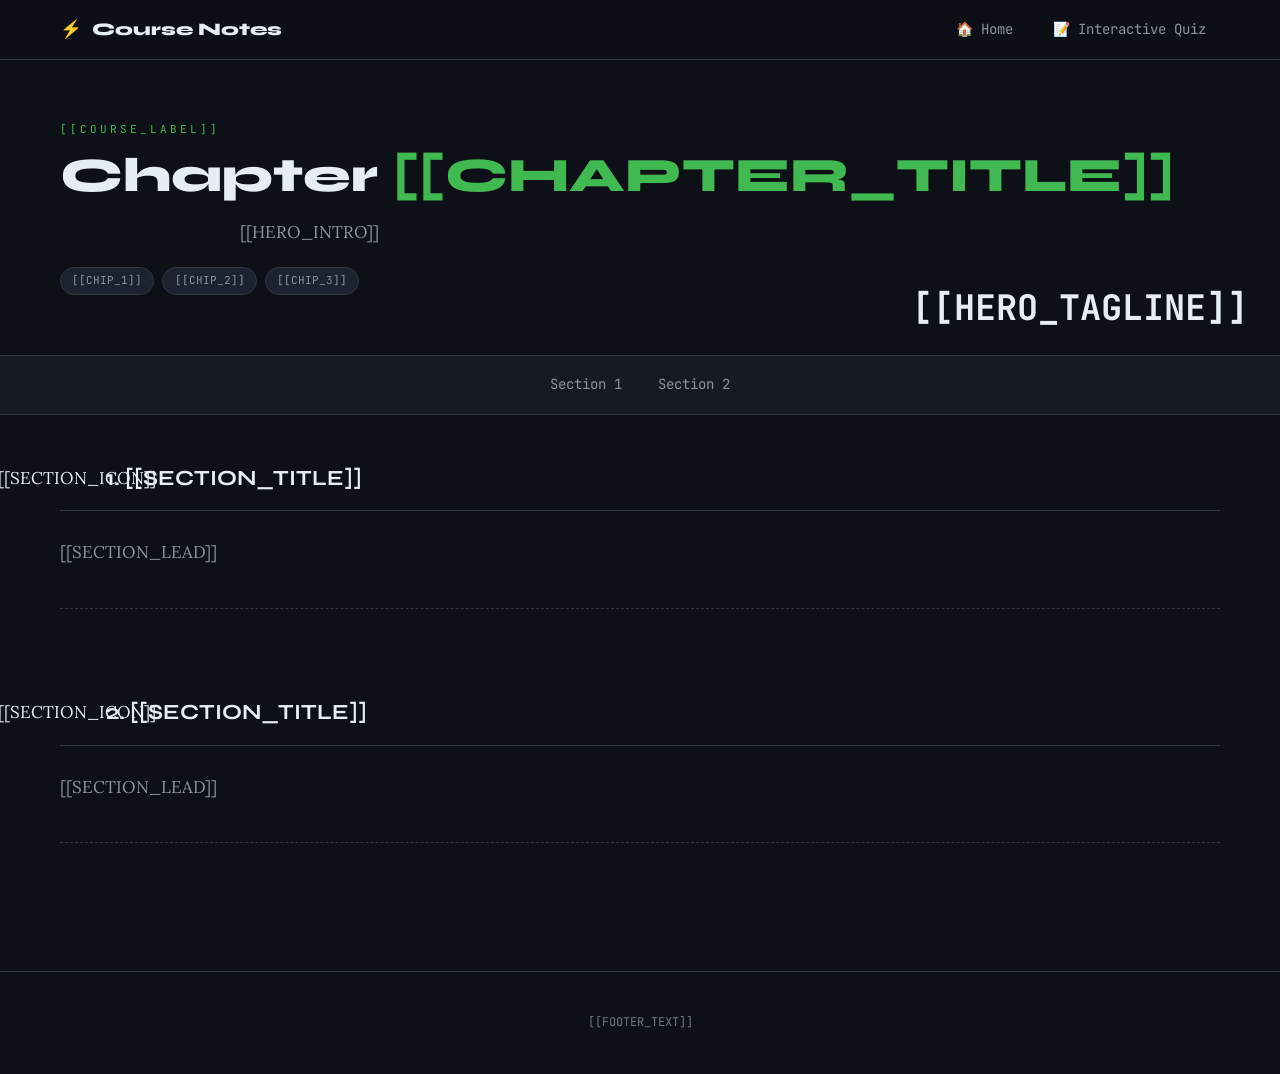
==== skills/webnotes-builder/assets/chapter.html @ 4fa7b2cc "Add files via upload" ====
<!DOCTYPE html>
<!--
  📝 CHAPTER TEMPLATE — copy this file to ../topic<N>_<slug>.html
  Replace every [[PLACEHOLDER]] with chapter-specific content.

  Required edits before saving:
    [[LANG]]               - 'el' for Greek, 'en' for English (page-level lang attr)
    [[CHAPTER_TITLE]]      - what appears in browser tab and page title
    [[ACCENT_COLOR]]       - one of: blue, green, yellow, red, cyan, purple, orange
                             (this drives the hero gradient & section icon colors)
    [[ACCENT_DIM]]         - matching dim variant: bdim, gdim, ydim, rdim, cdim, pdim, odim
    [[ACCENT_HEX]]         - the hex matching ACCENT_COLOR (e.g. #3fb950 for green)
    [[ACCENT_RGB]]         - the matching --*-rgb value (e.g. 63,185,80)
    [[HERO_TAGLINE]]       - small text in hero background (e.g. '$ command' or 'O(n log n)')
    [[COURSE_LABEL]]       - short course tag (e.g. "K24 · Topic N")
    [[HERO_INTRO]]         - one-paragraph chapter overview
    [[CHIP_*]]             - keyword chips below the intro
    [[TOPIC_ID]]           - e.g. "topic6" — must match key in data/questions.js
    [[FOOTER_TEXT]]        - bottom-of-page label

  Section template repeats N times (one per section). For each section, replace:
    [[SECTION_ID]]         - unique id (e.g. "mutexes", "prodcons")
    [[SECTION_NUM]]        - section number (1, 2, 3, ...)
    [[SECTION_ICON]]       - emoji
    [[SECTION_TITLE]]      - human-readable title
    [[SECTION_LEAD]]       - 1-2 sentence intro paragraph

  Drop the comments at the end. See references/04-html-components.md for what to put
  inside each section body.
-->
<html lang="[[LANG]]">
<head>
<meta charset="UTF-8">
<meta name="viewport" content="width=device-width, initial-scale=1.0">
<title>Topic N · [[CHAPTER_TITLE]]</title>
<link href="https://fonts.googleapis.com/css2?family=JetBrains+Mono:wght@400;600;700&family=Syne:wght@400;700;800&family=Lora:ital,wght@0,400;0,600;1,400&display=swap" rel="stylesheet">
<link rel="stylesheet" href="styles/base.css">
<style>
:root{
  --bg:#0d1117;--bg-rgb:13,17,23;--surf:#161b22;--surf2:#1c2230;--border:#30363d;
  --blue:#58a6ff;--blue-rgb:88,166,255;--bdim:#0d1f40;
  --green:#3fb950;--green-rgb:63,185,80;--gdim:#0d2218;
  --yellow:#e3b341;--ydim:#2d2208;
  --red:#f85149;--rdim:#2d1010;
  --cyan:#39d4c8;--cdim:#0a2422;
  --purple:#bc8cff;--purple-rgb:188,140,255;--pdim:#1a1040;
  --orange:#f0883e;--orange-rgb:240,136,62;--odim:#2d1800;
  --txt:#e6edf3;--muted:#8b949e;--dim:#6e7681;
}
/* ── CHAPTER ACCENT — replace [[ACCENT_HEX]], [[ACCENT_DIM]], [[ACCENT_RGB]] ── */
.hero{background:linear-gradient(150deg,#0d1117 0%,var(--[[ACCENT_DIM]]) 55%,#0d1117 100%)}
.hero::after{
  content:'[[HERO_TAGLINE]]';
  position:absolute;right:32px;bottom:16px;
  font-family:'JetBrains Mono',monospace;
  font-size:clamp(1rem,3vw,2.2rem);
  color:rgba([[ACCENT_RGB]],.06);
  pointer-events:none;font-weight:700;
}

/* ── SYNTAX HIGHLIGHTING (required if chapter has code) ── */
.cb{background:#060a10}
.kw{color:var(--blue);font-weight:600}
.fn{color:var(--yellow);font-weight:600}
.st{color:var(--orange)}
.cm{color:var(--dim);font-style:italic}
.nm{color:var(--purple)}
.tp{color:var(--cyan)}
.mc{color:var(--purple);font-weight:600}
.pr{color:var(--muted)}

/* ── COMMON HELPER CLASSES ── */
.struct-box{background:#060a10;border:1px solid var(--border);border-radius:10px;padding:18px 22px;font-family:'JetBrains Mono',monospace;line-height:2}
.sf-type{color:var(--cyan)}.sf-field{color:var(--txt)}.sf-comment{color:var(--dim);font-style:italic}
.thread-diagram{background:#060a10;border:1px solid var(--border);border-radius:10px;padding:18px;font-family:'JetBrains Mono',monospace;text-align:center;line-height:2.4}
.compare{display:grid;grid-template-columns:1fr 1fr;gap:10px;margin:12px 0}
.good-side{background:var(--gdim);border:1px solid rgba(63,185,80,.2);border-radius:8px;padding:12px}
.bad-side{background:var(--rdim);border:1px solid rgba(248,81,73,.2);border-radius:8px;padding:12px}
.side-label{font-size:0.8125rem;font-family:'JetBrains Mono',monospace;letter-spacing:1px;font-weight:700;margin-bottom:0.5rem;text-transform:uppercase}
.retval-row{display:flex;gap:10px;flex-wrap:wrap;margin:12px 0}
.retval{flex:1;min-width:120px;background:var(--surf);border:1px solid var(--border);border-radius:8px;padding:12px;text-align:center}
.retval-num{font-family:'JetBrains Mono',monospace;font-weight:700;margin-bottom:4px}
.retval-desc{color:var(--muted)}

/* ── OPTIONAL: Load MathJax for math-heavy chapters (uncomment if needed) ── */
/* See references/04-html-components.md §17 for MathJax instructions. */
</style>
<script src="js/nav.js" defer></script>
<script src="data/questions.js" defer></script>
<script src="js/quiz-loader.js" defer></script>
</head>
<body>
<div id="site-nav"></div>

<!-- ═══════════════════════ HERO ═══════════════════════ -->
<div class="hero">
  <div class="hero-label">[[COURSE_LABEL]]</div>
  <h1>Chapter <em>[[CHAPTER_TITLE]]</em></h1>
  <p>[[HERO_INTRO]]</p>
  <div class="chips">
    <span class="chip">[[CHIP_1]]</span>
    <span class="chip">[[CHIP_2]]</span>
    <span class="chip">[[CHIP_3]]</span>
  </div>
</div>

<!-- ═══════════════════════ TABLE OF CONTENTS ═══════════════════════ -->
<nav class="toc">
  <a href="#section1">Section 1</a>
  <a href="#section2">Section 2</a>
  <!-- add one <a> per section, hrefs must match section ids -->
</nav>

<div class="wrap">

<!-- ═══════════════════════ SECTION 1 ═══════════════════════ -->
<section id="section1">
  <div class="sh">
    <div class="sh-icon" style="background:var(--[[ACCENT_DIM]])">[[SECTION_ICON]]</div>
    <h2>1. [[SECTION_TITLE]]</h2>
  </div>

  <p style="color:var(--muted);margin-bottom:14px">
    [[SECTION_LEAD]]
  </p>

  <!--
    Section body. Use components from references/04-html-components.md:
      - <div class="grid2"> for 2-column layouts
      - <div class="card"> for content cards
      - <div class="tip"> for tips/mnemonics
      - <div class="ibox"> / .wbox / .rbox / .gbox for callouts
      - <div class="cb">...</div> for code blocks
      - <table class="vtbl"> for comparison tables
      - <div class="struct-box"> for struct/data layout visualizations
      - <div class="thread-diagram"> for ASCII diagrams
  -->

  <!-- MANDATORY: Per-section quiz placeholder. data-section must match this section's id. -->
  <div class="section-quiz" data-topic="[[TOPIC_ID]]" data-section="section1"></div>
</section>

<!-- ═══════════════════════ SECTION 2 ═══════════════════════ -->
<section id="section2">
  <div class="sh">
    <div class="sh-icon" style="background:var(--[[ACCENT_DIM]])">[[SECTION_ICON]]</div>
    <h2>2. [[SECTION_TITLE]]</h2>
  </div>

  <p style="color:var(--muted);margin-bottom:14px">
    [[SECTION_LEAD]]
  </p>

  <!-- body -->

  <div class="section-quiz" data-topic="[[TOPIC_ID]]" data-section="section2"></div>
</section>

<!-- Add more sections following the same pattern. Aim for 8-14 sections per chapter. -->

</div>

<div class="footer">[[FOOTER_TEXT]]</div>
</body>
</html>
---- skills/webnotes-builder/assets/styles/base.css ----
/* base.css - Shared Styles for WebNotes */

:root {
    --transition: 0.2s cubic-bezier(0.4, 0, 0.2, 1);
    --shadow: 0 4px 12px rgba(0, 0, 0, 0.1);
    --radius: 12px;
}

* {
    box-sizing: border-box;
    margin: 0;
    padding: 0;
}

html {
    font-size: 16px;
    /* Base for rem calculations */
}

body {
    background: var(--bg);
    color: var(--txt);
    font-family: 'Lora', serif;
    font-size: 1.0625rem;
    /* ~17px */
    line-height: 1.8;
    transition: background var(--transition);
}

/* Scrollbar */
::-webkit-scrollbar {
    width: 10px;
}

::-webkit-scrollbar-track {
    background: var(--bg);
}

::-webkit-scrollbar-thumb {
    background: var(--border);
    border-radius: 5px;
}

::-webkit-scrollbar-thumb:hover {
    background: var(--dim);
}

/* Navigation Hub Overlay */
#site-nav {
    position: fixed;
    top: 0;
    left: 0;
    right: 0;
    z-index: 1000;
    background: rgba(var(--bg-rgb, 8, 8, 15), 0.8);
    backdrop-filter: blur(12px);
    border-bottom: 1px solid var(--border);
    height: 60px;
    display: flex;
    align-items: center;
    padding: 0 40px;
    justify-content: space-between;
}

.nav-wrapper {
    max-width: 1160px;
    /* 1240 - 40*2 */
    margin: 0 auto;
    width: 100%;
    display: flex;
    justify-content: space-between;
    align-items: center;
}

.nav-logo {
    font-family: 'Syne', sans-serif;
    font-weight: 800;
    font-size: 1.1rem;
    color: var(--txt);
    text-decoration: none;
    display: flex;
    align-items: center;
    gap: 10px;
}

.nav-links {
    display: flex;
    gap: 12px;
}

.nav-link {
    color: var(--muted);
    text-decoration: none;
    font-family: 'JetBrains Mono', monospace;
    font-size: 0.875rem;
    /* 14px */
    padding: 0.375rem 0.875rem;
    border-radius: 6px;
    transition: var(--transition);
}

.nav-link:hover {
    background: var(--surf2);
    color: var(--txt);
}

.nav-link.active {
    color: var(--green);
    background: var(--gdim);
    border: 1px solid rgba(var(--green-rgb), 0.2);
}

/* Hero Section */
.hero {
    padding: 120px 40px 60px;
    position: relative;
    overflow: hidden;
    border-bottom: 1px solid var(--border);
}

.hero-label,
.hero h1,
.hero p,
.chips {
    max-width: 1160px;
    margin-left: auto;
    margin-right: auto;
}

.hero-label {
    font-family: 'JetBrains Mono', monospace;
    color: var(--green);
    font-size: 0.6875rem;
    /* 11px */
    letter-spacing: 3px;
    text-transform: uppercase;
    margin-bottom: 0.625rem;
}

.hero h1 {
    font-family: 'Syne', sans-serif;
    font-size: clamp(1.8rem, 5vw, 3rem);
    font-weight: 800;
    line-height: 1.1;
    margin-bottom: 14px;
}

.hero h1 em {
    color: var(--green);
    font-style: normal;
}

.hero p {
    color: var(--muted);
    max-width: 800px;
}

.chips {
    display: flex;
    gap: 8px;
    flex-wrap: wrap;
    margin-top: 20px;
}

.chip {
    background: var(--surf2);
    border: 1px solid var(--border);
    padding: 0.2rem 0.7rem;
    border-radius: 1.25rem;
    font-size: 0.6875rem;
    /* 11px */
    font-family: 'JetBrains Mono', monospace;
    color: var(--muted);
}

/* TOC */
.toc {
    background: var(--surf);
    border-bottom: 1px solid var(--border);
    padding: 11px 40px;
    display: flex;
    gap: 12px;
    flex-wrap: wrap;
    position: sticky;
    top: 60px;
    /* Below site-nav */
    z-index: 99;
    justify-content: center;
}

.toc a {
    color: var(--muted);
    font-size: 0.875rem;
    /* 14px */
    font-family: 'JetBrains Mono', monospace;
    padding: 0.3125rem 0.75rem;
    border-radius: 4px;
    transition: var(--transition);
    text-decoration: none;
}

.toc a:hover {
    background: var(--surf2);
    color: var(--green);
}

/* Content Wrap */
.wrap {
    max-width: 1240px;
    margin: 0 auto;
    padding: 44px 40px;
}

section {
    margin-bottom: 64px;
    scroll-margin-top: 130px;
}

/* Section Headers */
.sh {
    display: flex;
    align-items: center;
    gap: 12px;
    margin-bottom: 26px;
    padding-bottom: 13px;
    border-bottom: 1px solid var(--border);
}

.sh-icon {
    width: 2.125rem;
    height: 2.125rem;
    border-radius: 8px;
    display: flex;
    align-items: center;
    justify-content: center;
    font-size: 1.0625rem;
    /* 17px */
    flex-shrink: 0;
}

.sh h2 {
    font-family: 'Syne', sans-serif;
    font-size: 1.35rem;
    font-weight: 700;
}

/* Code Blocks */
.cb {
    background: #010409;
    border: 1px solid var(--border);
    border-radius: 8px;
    padding: 1rem 1.25rem;
    font-family: 'JetBrains Mono', monospace;
    font-size: 0.906rem;
    /* 14.5px */
    line-height: 2;
    overflow-x: auto;
    margin: 10px 0;
    white-space: pre-wrap;
}

/* Boxes */
.ibox,
.wbox,
.gbox,
.rbox {
    border-radius: 0 8px 8px 0;
    padding: 0.75rem 1.125rem;
    margin: 0.7rem 0;
    font-size: 0.97rem;
    /* 15.5px */
}

.ibox {
    border-left: 3px solid var(--blue);
    background: var(--bdim);
}

.wbox {
    border-left: 3px solid var(--yellow);
    background: var(--ydim);
}

.gbox {
    border-left: 3px solid var(--green);
    background: var(--gdim);
}

.rbox {
    border-left: 3px solid var(--red);
    background: var(--rdim);
}

.lbl {
    font-family: 'JetBrains Mono', monospace;
    font-size: 0.625rem;
    /* 10px */
    text-transform: uppercase;
    letter-spacing: 1.5px;
    font-weight: 700;
    margin-bottom: 0.3125rem;
}

code {
    font-family: 'JetBrains Mono', monospace;
    font-size: 0.875rem;
    /* 14px */
    background: rgba(var(--green-rgb, 63, 185, 80), 0.1);
    color: var(--green);
    padding: 0.125rem 0.375rem;
    border-radius: 3px;
}

/* Tips */
.tip {
    background: linear-gradient(135deg, rgba(var(--orange-rgb, 240, 136, 62), 0.05), rgba(var(--orange-rgb, 240, 136, 62), 0.1));
    border: 1px solid rgba(var(--orange-rgb, 240, 136, 62), 0.35);
    border-radius: 9px;
    padding: 13px 16px;
    margin: 11px 0;
    display: flex;
    gap: 11px;
    align-items: flex-start;
}

.tip-icon {
    font-size: 20px;
    flex-shrink: 0;
    margin-top: 1px;
}

.tip-title {
    font-family: 'Syne', sans-serif;
    font-size: .75rem;
    font-weight: 700;
    color: var(--orange);
    text-transform: uppercase;
    letter-spacing: 1px;
    margin-bottom: 4px;
}

.tip-text {
    font-size: 0.9375rem;
    /* 15px */
    line-height: 1.7;
}

/* Grid */
.grid2 {
    display: grid;
    grid-template-columns: 1fr 1fr;
    gap: 14px;
}

@media(max-width:640px) {
    .grid2 {
        grid-template-columns: 1fr;
    }
}

/* Cards */
.card {
    background: var(--surf);
    border: 1px solid var(--border);
    border-radius: 10px;
    padding: 18px 20px;
    margin-bottom: 12px;
}

.card-title {
    font-family: 'Syne', sans-serif;
    font-size: 1rem;
    font-weight: 700;
    margin-bottom: 10px;
}

/* Tables */
.ptbl,
.vtbl,
.etbl,
.stbl {
    width: 100%;
    border-collapse: collapse;
    font-size: 0.9375rem;
    /* 15px */
    margin: 0.75rem 0;
}

.ptbl th,
.vtbl th,
.etbl th,
.stbl th {
    background: var(--surf2);
    color: var(--green);
    font-family: 'Syne', sans-serif;
    padding: 9px 12px;
    text-align: left;
    border: 1px solid var(--border);
}

.ptbl td,
.vtbl td,
.etbl td,
.stbl td {
    padding: 9px 12px;
    border: 1px solid var(--border);
    color: var(--muted);
    vertical-align: top;
}

.ptbl tr:nth-child(even) td,
.vtbl tr:nth-child(even) td,
.etbl tr:nth-child(even) td,
.stbl tr:nth-child(even) td {
    background: var(--surf2);
}

.mono {
    font-family: 'JetBrains Mono', monospace;
    color: var(--cyan);
}

/* Quiz */
.quiz {
    background: var(--pdim);
    border: 1px solid rgba(var(--purple-rgb, 188, 140, 255), 0.3);
    border-radius: 10px;
    padding: 20px 22px;
    margin-top: 14px;
}

.quiz h3 {
    color: var(--purple);
    font-family: 'Syne', sans-serif;
    font-size: 1rem;
    font-weight: 700;
    margin-bottom: 12px;
}

.qitem {
    margin-bottom: 12px;
}

.qq {
    color: var(--txt);
    font-size: 0.97rem;
    margin-bottom: 0.375rem;
}

.qa {
    color: var(--muted);
    font-size: 0.9375rem;
    padding: 0.5rem 0.875rem;
    background: var(--surf);
    border-radius: 6px;
    border-left: 3px solid var(--purple);
    margin-bottom: 1rem;
}

/* Footer */
.footer {
    border-top: 1px solid var(--border);
    padding: 2.5rem;
    text-align: center;
    color: var(--dim);
    font-size: 0.75rem;
    /* 12px */
    font-family: 'JetBrains Mono', monospace;
}

/* Topic 1 Specifics */
.arch {
    background: var(--surf);
    border: 1px solid var(--border);
    border-radius: 10px;
    padding: 24px;
    text-align: center;
}

.alayer {
    border-radius: 7px;
    padding: 0.75rem 1.25rem;
    margin: 0.3125rem auto;
    max-width: 23.75rem;
    font-size: 0.8125rem;
    font-weight: 500;
    font-family: 'JetBrains Mono', monospace;
}

.la {
    background: rgba(88, 166, 255, .1);
    border: 1px solid rgba(88, 166, 255, .3);
    color: var(--blue);
}

.lb {
    background: rgba(63, 185, 80, .1);
    border: 1px solid rgba(63, 185, 80, .3);
    color: var(--green);
}

.lc {
    background: rgba(227, 179, 65, .1);
    border: 1px solid rgba(227, 179, 65, .3);
    color: var(--yellow);
}

.ld {
    background: rgba(248, 81, 73, .1);
    border: 1px solid rgba(248, 81, 73, .3);
    color: var(--red);
}

.le {
    background: rgba(188, 140, 255, .1);
    border: 1px solid rgba(188, 140, 255, .3);
    color: var(--purple);
}

.tree {
    font-family: 'JetBrains Mono', monospace;
    font-size: 0.8125rem;
    line-height: 2.1;
    background: #010409;
    border: 1px solid var(--border);
    border-radius: 8px;
    padding: 1.125rem 1.375rem;
}

.troot {
    color: var(--yellow);
    font-weight: 700;
}

.tdir {
    color: var(--blue);
}

.tdim {
    color: var(--dim);
    font-style: italic;
}

/* Topic 3 Specifics */
.fdtable {
    background: #030308;
    border: 1px solid var(--border);
    border-radius: 8px;
    padding: 1.25rem;
    font-family: 'JetBrains Mono', monospace;
    font-size: 0.8125rem;
}

.fdrow {
    display: flex;
    align-items: center;
    gap: 0.75rem;
    margin-bottom: 0.5rem;
}

.fdnum {
    width: 1.75rem;
    height: 1.75rem;
    border-radius: 6px;
    display: flex;
    align-items: center;
    justify-content: center;
    font-weight: 700;
    font-size: 0.75rem;
    flex-shrink: 0;
}

.fd0 {
    background: rgba(139, 233, 253, .15);
    color: var(--cyan);
    border: 1px solid rgba(139, 233, 253, .3);
}

.fd1 {
    background: rgba(80, 250, 123, .15);
    color: var(--green);
    border: 1px solid rgba(80, 250, 123, .3);
}

.fd2 {
    background: rgba(255, 85, 85, .15);
    color: var(--red);
    border: 1px solid rgba(255, 85, 85, .3);
}

.fdx {
    background: rgba(189, 147, 249, .15);
    color: var(--purple);
    border: 1px solid rgba(189, 147, 249, .3);
}

/* Topic 4 Specifics */
.fork-diagram {
    background: var(--surf2);
    border: 1px solid var(--border);
    border-radius: 10px;
    padding: 1.5rem;
    text-align: center;
    font-family: 'JetBrains Mono', monospace;
}

.fork-proc {
    display: inline-block;
    border-radius: 8px;
    padding: 0.625rem 1.125rem;
    font-size: 0.8125rem;
    font-weight: 600;
    min-width: 8.75rem;
}

.fp-parent {
    background: rgba(255, 149, 0, .1);
    border: 2px solid rgba(255, 149, 0, .5);
    color: var(--orange);
}

.fp-child {
    background: rgba(82, 217, 142, .1);
    border: 2px solid rgba(82, 217, 142, .5);
    color: var(--green);
}

.fp-err {
    background: rgba(255, 107, 107, .1);
    border: 2px solid rgba(255, 107, 107, .4);
    color: var(--red);
}

.pipe-diag {
    background: #050300;
    border: 1px solid var(--border);
    border-radius: 10px;
    padding: 1.25rem 1.5rem;
}

.pipe-proc {
    display: inline-flex;
    align-items: center;
    justify-content: center;
    border-radius: 8px;
    padding: 0.5625rem 1rem;
    font-size: 0.8125rem;
    font-weight: 600;
    font-family: 'JetBrains Mono', monospace;
}

.pp-parent {
    background: rgba(255, 149, 0, .1);
    border: 1px solid rgba(255, 149, 0, .4);
    color: var(--orange);
}

.pp-child {
    background: rgba(82, 217, 142, .1);
    border: 1px solid rgba(82, 217, 142, .4);
    color: var(--green);
}

.pipe-channel {
    display: flex;
    align-items: center;
    gap: 0.5rem;
    margin: 0.875rem 0;
    font-family: 'JetBrains Mono', monospace;
    font-size: 0.75rem;
}

.pipe-tube {
    flex: 1;
    height: 1.625rem;
    background: linear-gradient(90deg, rgba(255, 149, 0, .15), rgba(82, 217, 142, .15));
    border: 1px solid var(--border);
    border-radius: 4px;
    display: flex;
    align-items: center;
    justify-content: center;
    color: var(--dim);
    font-size: 0.6875rem;
}

.pfd-w {
    background: rgba(255, 149, 0, .1);
    border: 1px solid rgba(255, 149, 0, .3);
    color: var(--orange);
}

.pfd-r {
    background: rgba(82, 217, 142, .1);
    border: 1px solid rgba(82, 217, 142, .3);
    color: var(--green);
}

/* Quiz System Styles */
.section-quiz {
    margin-top: 40px;
    padding-top: 20px;
    border-top: 1px dashed var(--border);
}

.quiz h3 {
    font-family: 'Syne', sans-serif;
    font-size: 1.4rem;
    color: var(--green);
    margin-bottom: 20px;
    display: flex;
    align-items: center;
    gap: 10px;
}

.qitems {
    display: flex;
    flex-direction: column;
    gap: 16px;
}

.qitem {
    background: var(--surf);
    border: 1px solid var(--border);
    border-radius: 12px;
    padding: 20px;
    transition: var(--transition);
}

.qitem:hover {
    border-color: var(--green);
    transform: translateY(-2px);
    box-shadow: 0 10px 30px rgba(0, 0, 0, 0.2);
}

.qq {
    font-weight: 700;
    font-size: 1.1rem;
    color: var(--txt);
    margin-bottom: 12px;
}

.qa {
    background: var(--gdim);
    color: var(--green);
    padding: 14px 18px;
    border-radius: 8px;
    border-left: 4px solid var(--green);
    margin-top: 15px;
    font-size: 1rem;
    line-height: 1.6;
    animation: slideDown 0.3s ease-out;
}

@keyframes slideDown {
    from {
        opacity: 0;
        transform: translateY(-10px);
    }

    to {
        opacity: 1;
        transform: translateY(0);
    }
}

.qa-toggle {
    background: transparent;
    border: 1px solid var(--border);
    color: var(--muted);
    padding: 8px 16px;
    border-radius: 20px;
    cursor: pointer;
    font-family: 'JetBrains Mono', monospace;
    font-size: 0.85rem;
    transition: var(--transition);
}

.qa-toggle:hover {
    background: var(--surf2);
    color: var(--txt);
    border-color: var(--green);
}

.qa-toggle.active {
    background: var(--purple);
    color: var(--bg);
    border-color: var(--purple-rgb);
}
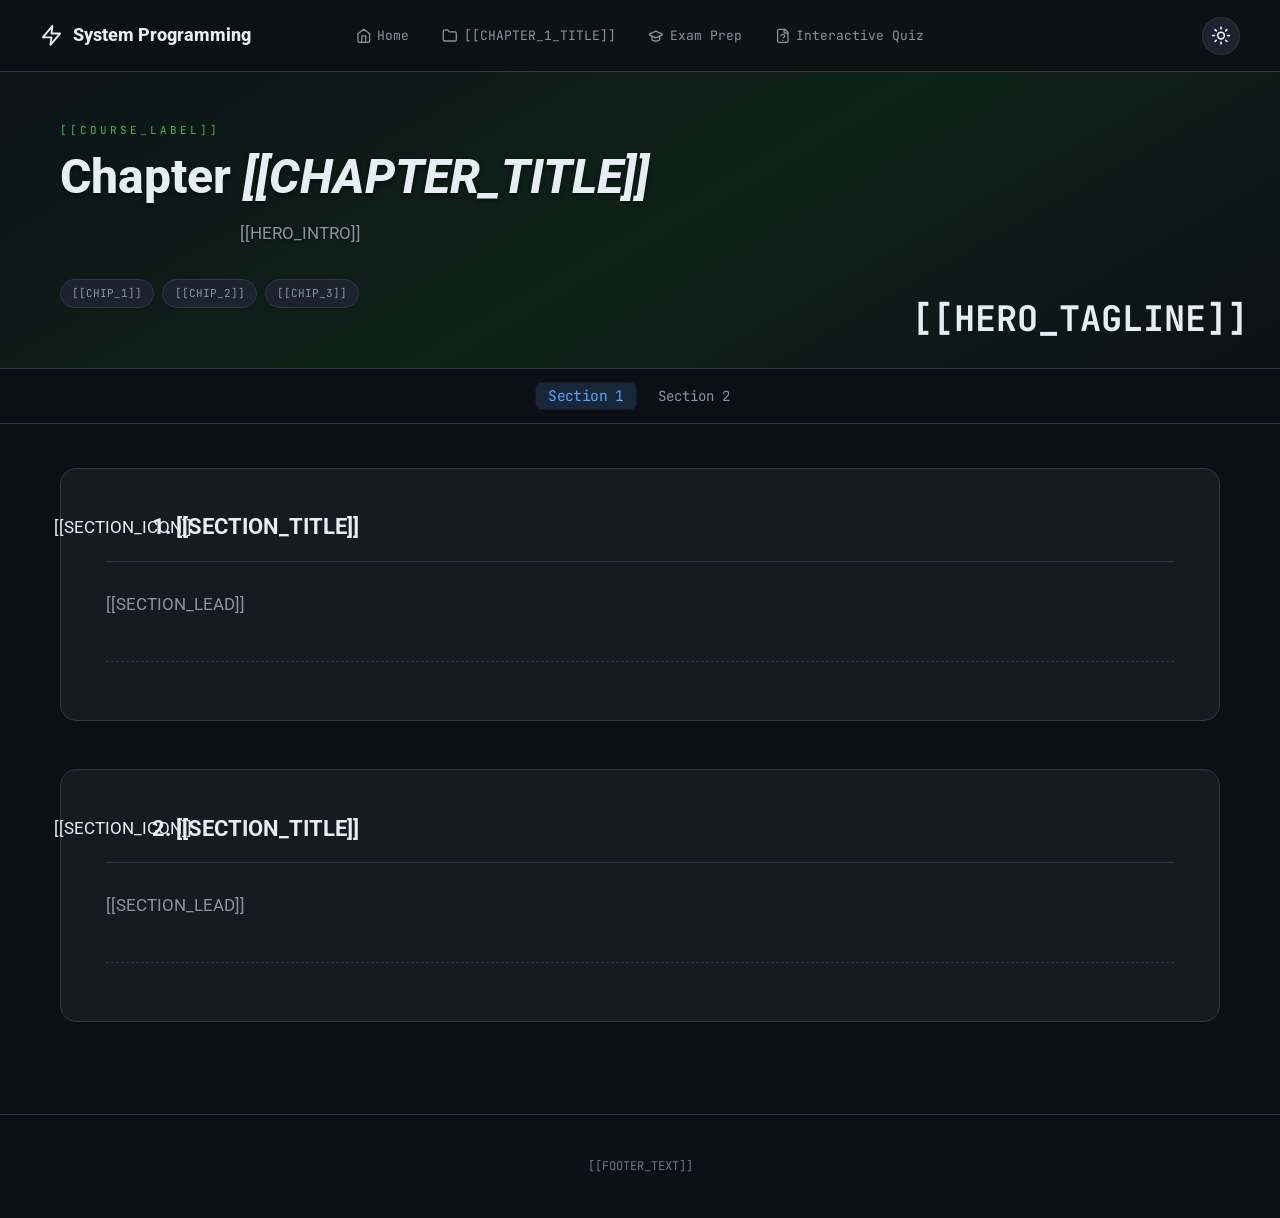
==== commit 88e552ef: "update to 1.2.0" ====
--- a/skills/webnotes-builder/assets/chapter.html
+++ b/skills/webnotes-builder/assets/chapter.html
@@ -1,165 +1,168 @@
-<!DOCTYPE html>
-<!--
-  📝 CHAPTER TEMPLATE — copy this file to ../topic<N>_<slug>.html
-  Replace every [[PLACEHOLDER]] with chapter-specific content.
-
-  Required edits before saving:
-    [[LANG]]               - 'el' for Greek, 'en' for English (page-level lang attr)
-    [[CHAPTER_TITLE]]      - what appears in browser tab and page title
-    [[ACCENT_COLOR]]       - one of: blue, green, yellow, red, cyan, purple, orange
-                             (this drives the hero gradient & section icon colors)
-    [[ACCENT_DIM]]         - matching dim variant: bdim, gdim, ydim, rdim, cdim, pdim, odim
-    [[ACCENT_HEX]]         - the hex matching ACCENT_COLOR (e.g. #3fb950 for green)
-    [[ACCENT_RGB]]         - the matching --*-rgb value (e.g. 63,185,80)
-    [[HERO_TAGLINE]]       - small text in hero background (e.g. '$ command' or 'O(n log n)')
-    [[COURSE_LABEL]]       - short course tag (e.g. "K24 · Topic N")
-    [[HERO_INTRO]]         - one-paragraph chapter overview
-    [[CHIP_*]]             - keyword chips below the intro
-    [[TOPIC_ID]]           - e.g. "topic6" — must match key in data/questions.js
-    [[FOOTER_TEXT]]        - bottom-of-page label
-
-  Section template repeats N times (one per section). For each section, replace:
-    [[SECTION_ID]]         - unique id (e.g. "mutexes", "prodcons")
-    [[SECTION_NUM]]        - section number (1, 2, 3, ...)
-    [[SECTION_ICON]]       - emoji
-    [[SECTION_TITLE]]      - human-readable title
-    [[SECTION_LEAD]]       - 1-2 sentence intro paragraph
-
-  Drop the comments at the end. See references/04-html-components.md for what to put
-  inside each section body.
--->
-<html lang="[[LANG]]">
-<head>
-<meta charset="UTF-8">
-<meta name="viewport" content="width=device-width, initial-scale=1.0">
-<title>Topic N · [[CHAPTER_TITLE]]</title>
-<link href="https://fonts.googleapis.com/css2?family=JetBrains+Mono:wght@400;600;700&family=Syne:wght@400;700;800&family=Lora:ital,wght@0,400;0,600;1,400&display=swap" rel="stylesheet">
-<link rel="stylesheet" href="styles/base.css">
-<style>
-:root{
-  --bg:#0d1117;--bg-rgb:13,17,23;--surf:#161b22;--surf2:#1c2230;--border:#30363d;
-  --blue:#58a6ff;--blue-rgb:88,166,255;--bdim:#0d1f40;
-  --green:#3fb950;--green-rgb:63,185,80;--gdim:#0d2218;
-  --yellow:#e3b341;--ydim:#2d2208;
-  --red:#f85149;--rdim:#2d1010;
-  --cyan:#39d4c8;--cdim:#0a2422;
-  --purple:#bc8cff;--purple-rgb:188,140,255;--pdim:#1a1040;
-  --orange:#f0883e;--orange-rgb:240,136,62;--odim:#2d1800;
-  --txt:#e6edf3;--muted:#8b949e;--dim:#6e7681;
-}
-/* ── CHAPTER ACCENT — replace [[ACCENT_HEX]], [[ACCENT_DIM]], [[ACCENT_RGB]] ── */
-.hero{background:linear-gradient(150deg,#0d1117 0%,var(--[[ACCENT_DIM]]) 55%,#0d1117 100%)}
-.hero::after{
-  content:'[[HERO_TAGLINE]]';
-  position:absolute;right:32px;bottom:16px;
-  font-family:'JetBrains Mono',monospace;
-  font-size:clamp(1rem,3vw,2.2rem);
-  color:rgba([[ACCENT_RGB]],.06);
-  pointer-events:none;font-weight:700;
-}
-
-/* ── SYNTAX HIGHLIGHTING (required if chapter has code) ── */
-.cb{background:#060a10}
-.kw{color:var(--blue);font-weight:600}
-.fn{color:var(--yellow);font-weight:600}
-.st{color:var(--orange)}
-.cm{color:var(--dim);font-style:italic}
-.nm{color:var(--purple)}
-.tp{color:var(--cyan)}
-.mc{color:var(--purple);font-weight:600}
-.pr{color:var(--muted)}
-
-/* ── COMMON HELPER CLASSES ── */
-.struct-box{background:#060a10;border:1px solid var(--border);border-radius:10px;padding:18px 22px;font-family:'JetBrains Mono',monospace;line-height:2}
-.sf-type{color:var(--cyan)}.sf-field{color:var(--txt)}.sf-comment{color:var(--dim);font-style:italic}
-.thread-diagram{background:#060a10;border:1px solid var(--border);border-radius:10px;padding:18px;font-family:'JetBrains Mono',monospace;text-align:center;line-height:2.4}
-.compare{display:grid;grid-template-columns:1fr 1fr;gap:10px;margin:12px 0}
-.good-side{background:var(--gdim);border:1px solid rgba(63,185,80,.2);border-radius:8px;padding:12px}
-.bad-side{background:var(--rdim);border:1px solid rgba(248,81,73,.2);border-radius:8px;padding:12px}
-.side-label{font-size:0.8125rem;font-family:'JetBrains Mono',monospace;letter-spacing:1px;font-weight:700;margin-bottom:0.5rem;text-transform:uppercase}
-.retval-row{display:flex;gap:10px;flex-wrap:wrap;margin:12px 0}
-.retval{flex:1;min-width:120px;background:var(--surf);border:1px solid var(--border);border-radius:8px;padding:12px;text-align:center}
-.retval-num{font-family:'JetBrains Mono',monospace;font-weight:700;margin-bottom:4px}
-.retval-desc{color:var(--muted)}
-
-/* ── OPTIONAL: Load MathJax for math-heavy chapters (uncomment if needed) ── */
-/* See references/04-html-components.md §17 for MathJax instructions. */
-</style>
-<script src="js/nav.js" defer></script>
-<script src="data/questions.js" defer></script>
-<script src="js/quiz-loader.js" defer></script>
-</head>
-<body>
-<div id="site-nav"></div>
-
-<!-- ═══════════════════════ HERO ═══════════════════════ -->
-<div class="hero">
-  <div class="hero-label">[[COURSE_LABEL]]</div>
-  <h1>Chapter <em>[[CHAPTER_TITLE]]</em></h1>
-  <p>[[HERO_INTRO]]</p>
-  <div class="chips">
-    <span class="chip">[[CHIP_1]]</span>
-    <span class="chip">[[CHIP_2]]</span>
-    <span class="chip">[[CHIP_3]]</span>
-  </div>
-</div>
-
-<!-- ═══════════════════════ TABLE OF CONTENTS ═══════════════════════ -->
-<nav class="toc">
-  <a href="#section1">Section 1</a>
-  <a href="#section2">Section 2</a>
-  <!-- add one <a> per section, hrefs must match section ids -->
-</nav>
-
-<div class="wrap">
-
-<!-- ═══════════════════════ SECTION 1 ═══════════════════════ -->
-<section id="section1">
-  <div class="sh">
-    <div class="sh-icon" style="background:var(--[[ACCENT_DIM]])">[[SECTION_ICON]]</div>
-    <h2>1. [[SECTION_TITLE]]</h2>
-  </div>
-
-  <p style="color:var(--muted);margin-bottom:14px">
-    [[SECTION_LEAD]]
-  </p>
-
-  <!--
-    Section body. Use components from references/04-html-components.md:
-      - <div class="grid2"> for 2-column layouts
-      - <div class="card"> for content cards
-      - <div class="tip"> for tips/mnemonics
-      - <div class="ibox"> / .wbox / .rbox / .gbox for callouts
-      - <div class="cb">...</div> for code blocks
-      - <table class="vtbl"> for comparison tables
-      - <div class="struct-box"> for struct/data layout visualizations
-      - <div class="thread-diagram"> for ASCII diagrams
-  -->
-
-  <!-- MANDATORY: Per-section quiz placeholder. data-section must match this section's id. -->
-  <div class="section-quiz" data-topic="[[TOPIC_ID]]" data-section="section1"></div>
-</section>
-
-<!-- ═══════════════════════ SECTION 2 ═══════════════════════ -->
-<section id="section2">
-  <div class="sh">
-    <div class="sh-icon" style="background:var(--[[ACCENT_DIM]])">[[SECTION_ICON]]</div>
-    <h2>2. [[SECTION_TITLE]]</h2>
-  </div>
-
-  <p style="color:var(--muted);margin-bottom:14px">
-    [[SECTION_LEAD]]
-  </p>
-
-  <!-- body -->
-
-  <div class="section-quiz" data-topic="[[TOPIC_ID]]" data-section="section2"></div>
-</section>
-
-<!-- Add more sections following the same pattern. Aim for 8-14 sections per chapter. -->
-
-</div>
-
-<div class="footer">[[FOOTER_TEXT]]</div>
-</body>
-</html>
+<!DOCTYPE html>
+<!--
+  📝 CHAPTER TEMPLATE — copy this file to topic<N>_<slug>.html in the WORKSPACE ROOT
+  (next to index.html — NOT inside _build/, which only holds outlines/state).
+  Replace every [[PLACEHOLDER]] with chapter-specific content.
+
+  Required edits before saving:
+    [[LANG]]               - 'el' for Greek, 'en' for English (page-level lang attr)
+    [[CHAPTER_TITLE]]      - what appears in browser tab and page title
+    [[ACCENT_COLOR]]       - one of: blue, green, yellow, red, cyan, purple, orange
+                             (this drives the hero gradient & section icon colors)
+    [[ACCENT_DIM]]         - matching dim variant: bdim, gdim, ydim, rdim, cdim, pdim, odim
+    [[ACCENT_HEX]]         - the hex matching ACCENT_COLOR (e.g. #3fb950 for green)
+    [[ACCENT_RGB]]         - the matching --*-rgb value (e.g. 63,185,80)
+    [[HERO_TAGLINE]]       - small text in hero background (e.g. '$ command' or 'O(n log n)')
+    [[COURSE_LABEL]]       - short course tag (e.g. "K24 · Topic N")
+    [[HERO_INTRO]]         - one-paragraph chapter overview
+    [[CHIP_*]]             - keyword chips below the intro
+    [[TOPIC_ID]]           - e.g. "topic6" — must match key in data/questions.js
+    [[FOOTER_TEXT]]        - bottom-of-page label
+
+  Section template repeats N times (one per section). For each section, replace:
+    [[SECTION_ID]]         - unique id (e.g. "mutexes", "prodcons")
+    [[SECTION_NUM]]        - section number (1, 2, 3, ...)
+    [[SECTION_ICON]]       - emoji
+    [[SECTION_TITLE]]      - human-readable title
+    [[SECTION_LEAD]]       - 1-2 sentence intro paragraph
+
+  Drop the comments at the end. See references/04-html-components.md for what to put
+  inside each section body.
+-->
+<html lang="[[LANG]]">
+<head>
+<meta charset="UTF-8">
+<meta name="viewport" content="width=device-width, initial-scale=1.0">
+<title>Topic N · [[CHAPTER_TITLE]]</title>
+<link href="https://fonts.googleapis.com/css2?family=JetBrains+Mono:wght@400;600;700&family=Roboto:ital,wght@0,400;0,500;0,700;1,400&display=swap" rel="stylesheet">
+<link rel="stylesheet" href="styles/base.css">
+<link rel="stylesheet" href="styles/layout.css">
+<link rel="stylesheet" href="styles/components.css">
+<style>
+:root{
+  --bg:#0d1117;--bg-rgb:13,17,23;--surf:#161b22;--surf2:#1c2230;--border:#30363d;
+  --blue:#58a6ff;--blue-rgb:88,166,255;--bdim:#0d1f40;
+  --green:#3fb950;--green-rgb:63,185,80;--gdim:#0d2218;
+  --yellow:#e3b341;--ydim:#2d2208;
+  --red:#f85149;--rdim:#2d1010;
+  --cyan:#39d4c8;--cdim:#0a2422;
+  --purple:#bc8cff;--purple-rgb:188,140,255;--pdim:#1a1040;
+  --orange:#f0883e;--orange-rgb:240,136,62;--odim:#2d1800;
+  --txt:#e6edf3;--muted:#8b949e;--dim:#6e7681;
+}
+/* ── CHAPTER ACCENT — replace [[ACCENT_HEX]], [[ACCENT_DIM]], [[ACCENT_RGB]] ── */
+.hero{background:linear-gradient(150deg,#0d1117 0%,var(--[[ACCENT_DIM]]) 55%,#0d1117 100%)}
+.hero::after{
+  content:'[[HERO_TAGLINE]]';
+  position:absolute;right:32px;bottom:16px;
+  font-family:'JetBrains Mono',monospace;
+  font-size:clamp(1rem,3vw,2.2rem);
+  color:rgba([[ACCENT_RGB]],.06);
+  pointer-events:none;font-weight:700;
+}
+
+/* ── SYNTAX HIGHLIGHTING (required if chapter has code) ── */
+.cb{background:#060a10}
+.kw{color:var(--blue);font-weight:600}
+.fn{color:var(--yellow);font-weight:600}
+.st{color:var(--orange)}
+.cm{color:var(--dim);font-style:italic}
+.nm{color:var(--purple)}
+.tp{color:var(--cyan)}
+.mc{color:var(--purple);font-weight:600}
+.pr{color:var(--muted)}
+
+/* ── COMMON HELPER CLASSES ── */
+.struct-box{background:#060a10;border:1px solid var(--border);border-radius:10px;padding:18px 22px;font-family:'JetBrains Mono',monospace;line-height:2}
+.sf-type{color:var(--cyan)}.sf-field{color:var(--txt)}.sf-comment{color:var(--dim);font-style:italic}
+.thread-diagram{background:#060a10;border:1px solid var(--border);border-radius:10px;padding:18px;font-family:'JetBrains Mono',monospace;text-align:center;line-height:2.4}
+.compare{display:grid;grid-template-columns:1fr 1fr;gap:10px;margin:12px 0}
+.good-side{background:var(--gdim);border:1px solid rgba(63,185,80,.2);border-radius:8px;padding:12px}
+.bad-side{background:var(--rdim);border:1px solid rgba(248,81,73,.2);border-radius:8px;padding:12px}
+.side-label{font-size:0.8125rem;font-family:'JetBrains Mono',monospace;letter-spacing:1px;font-weight:700;margin-bottom:0.5rem;text-transform:uppercase}
+.retval-row{display:flex;gap:10px;flex-wrap:wrap;margin:12px 0}
+.retval{flex:1;min-width:120px;background:var(--surf);border:1px solid var(--border);border-radius:8px;padding:12px;text-align:center}
+.retval-num{font-family:'JetBrains Mono',monospace;font-weight:700;margin-bottom:4px}
+.retval-desc{color:var(--muted)}
+
+/* ── OPTIONAL: Load MathJax for math-heavy chapters (uncomment if needed) ── */
+/* See references/04-html-components.md §17 for MathJax instructions. */
+</style>
+<script src="js/nav.js" defer></script>
+<script src="data/questions.js" defer></script>
+<script src="js/quiz-loader.js" defer></script>
+</head>
+<body>
+<div id="site-nav"></div>
+
+<!-- ═══════════════════════ HERO ═══════════════════════ -->
+<div class="hero">
+  <div class="hero-label">[[COURSE_LABEL]]</div>
+  <h1>Chapter <em>[[CHAPTER_TITLE]]</em></h1>
+  <p>[[HERO_INTRO]]</p>
+  <div class="chips">
+    <span class="chip">[[CHIP_1]]</span>
+    <span class="chip">[[CHIP_2]]</span>
+    <span class="chip">[[CHIP_3]]</span>
+  </div>
+</div>
+
+<!-- ═══════════════════════ TABLE OF CONTENTS ═══════════════════════ -->
+<nav class="toc">
+  <a href="#section1">Section 1</a>
+  <a href="#section2">Section 2</a>
+  <!-- add one <a> per section, hrefs must match section ids -->
+</nav>
+
+<div class="wrap">
+
+<!-- ═══════════════════════ SECTION 1 ═══════════════════════ -->
+<section id="section1">
+  <div class="sh">
+    <div class="sh-icon" style="background:var(--[[ACCENT_DIM]])">[[SECTION_ICON]]</div>
+    <h2>1. [[SECTION_TITLE]]</h2>
+  </div>
+
+  <p style="color:var(--muted);margin-bottom:14px">
+    [[SECTION_LEAD]]
+  </p>
+
+  <!--
+    Section body. Use components from references/04-html-components.md:
+      - <div class="grid2"> for 2-column layouts
+      - <div class="card"> for content cards
+      - <div class="tip"> for tips/mnemonics
+      - <div class="ibox"> / .wbox / .rbox / .gbox for callouts
+      - <div class="cb">...</div> for code blocks
+      - <table class="vtbl"> for comparison tables
+      - <div class="struct-box"> for struct/data layout visualizations
+      - <div class="thread-diagram"> for SVG/code trace diagrams (no ASCII art)
+  -->
+
+  <!-- MANDATORY: Per-section quiz placeholder. data-section must match this section's id. -->
+  <div class="section-quiz" data-topic="[[TOPIC_ID]]" data-section="section1"></div>
+</section>
+
+<!-- ═══════════════════════ SECTION 2 ═══════════════════════ -->
+<section id="section2">
+  <div class="sh">
+    <div class="sh-icon" style="background:var(--[[ACCENT_DIM]])">[[SECTION_ICON]]</div>
+    <h2>2. [[SECTION_TITLE]]</h2>
+  </div>
+
+  <p style="color:var(--muted);margin-bottom:14px">
+    [[SECTION_LEAD]]
+  </p>
+
+  <!-- body -->
+
+  <div class="section-quiz" data-topic="[[TOPIC_ID]]" data-section="section2"></div>
+</section>
+
+<!-- Add more sections following the same pattern. Aim for 8-14 sections per chapter. -->
+
+</div>
+
+<div class="footer">[[FOOTER_TEXT]]</div>
+</body>
+</html>
--- a/skills/webnotes-builder/assets/styles/base.css
+++ b/skills/webnotes-builder/assets/styles/base.css
@@ -1,788 +1,1527 @@
-/* base.css - Shared Styles for WebNotes */
-
-:root {
-    --transition: 0.2s cubic-bezier(0.4, 0, 0.2, 1);
-    --shadow: 0 4px 12px rgba(0, 0, 0, 0.1);
-    --radius: 12px;
-}
-
-* {
-    box-sizing: border-box;
-    margin: 0;
-    padding: 0;
-}
-
-html {
-    font-size: 16px;
-    /* Base for rem calculations */
-}
-
-body {
-    background: var(--bg);
-    color: var(--txt);
-    font-family: 'Lora', serif;
-    font-size: 1.0625rem;
-    /* ~17px */
-    line-height: 1.8;
-    transition: background var(--transition);
-}
-
-/* Scrollbar */
-::-webkit-scrollbar {
-    width: 10px;
-}
-
-::-webkit-scrollbar-track {
-    background: var(--bg);
-}
-
-::-webkit-scrollbar-thumb {
-    background: var(--border);
-    border-radius: 5px;
-}
-
-::-webkit-scrollbar-thumb:hover {
-    background: var(--dim);
-}
-
-/* Navigation Hub Overlay */
-#site-nav {
-    position: fixed;
-    top: 0;
-    left: 0;
-    right: 0;
-    z-index: 1000;
-    background: rgba(var(--bg-rgb, 8, 8, 15), 0.8);
-    backdrop-filter: blur(12px);
-    border-bottom: 1px solid var(--border);
-    height: 60px;
-    display: flex;
-    align-items: center;
-    padding: 0 40px;
-    justify-content: space-between;
-}
-
-.nav-wrapper {
-    max-width: 1160px;
-    /* 1240 - 40*2 */
-    margin: 0 auto;
-    width: 100%;
-    display: flex;
-    justify-content: space-between;
-    align-items: center;
-}
-
-.nav-logo {
-    font-family: 'Syne', sans-serif;
-    font-weight: 800;
-    font-size: 1.1rem;
-    color: var(--txt);
-    text-decoration: none;
-    display: flex;
-    align-items: center;
-    gap: 10px;
-}
-
-.nav-links {
-    display: flex;
-    gap: 12px;
-}
-
-.nav-link {
-    color: var(--muted);
-    text-decoration: none;
-    font-family: 'JetBrains Mono', monospace;
-    font-size: 0.875rem;
-    /* 14px */
-    padding: 0.375rem 0.875rem;
-    border-radius: 6px;
-    transition: var(--transition);
-}
-
-.nav-link:hover {
-    background: var(--surf2);
-    color: var(--txt);
-}
-
-.nav-link.active {
-    color: var(--green);
-    background: var(--gdim);
-    border: 1px solid rgba(var(--green-rgb), 0.2);
-}
-
-/* Hero Section */
-.hero {
-    padding: 120px 40px 60px;
-    position: relative;
-    overflow: hidden;
-    border-bottom: 1px solid var(--border);
-}
-
-.hero-label,
-.hero h1,
-.hero p,
-.chips {
-    max-width: 1160px;
-    margin-left: auto;
-    margin-right: auto;
-}
-
-.hero-label {
-    font-family: 'JetBrains Mono', monospace;
-    color: var(--green);
-    font-size: 0.6875rem;
-    /* 11px */
-    letter-spacing: 3px;
-    text-transform: uppercase;
-    margin-bottom: 0.625rem;
-}
-
-.hero h1 {
-    font-family: 'Syne', sans-serif;
-    font-size: clamp(1.8rem, 5vw, 3rem);
-    font-weight: 800;
-    line-height: 1.1;
-    margin-bottom: 14px;
-}
-
-.hero h1 em {
-    color: var(--green);
-    font-style: normal;
-}
-
-.hero p {
-    color: var(--muted);
-    max-width: 800px;
-}
-
-.chips {
-    display: flex;
-    gap: 8px;
-    flex-wrap: wrap;
-    margin-top: 20px;
-}
-
-.chip {
-    background: var(--surf2);
-    border: 1px solid var(--border);
-    padding: 0.2rem 0.7rem;
-    border-radius: 1.25rem;
-    font-size: 0.6875rem;
-    /* 11px */
-    font-family: 'JetBrains Mono', monospace;
-    color: var(--muted);
-}
-
-/* TOC */
-.toc {
-    background: var(--surf);
-    border-bottom: 1px solid var(--border);
-    padding: 11px 40px;
-    display: flex;
-    gap: 12px;
-    flex-wrap: wrap;
-    position: sticky;
-    top: 60px;
-    /* Below site-nav */
-    z-index: 99;
-    justify-content: center;
-}
-
-.toc a {
-    color: var(--muted);
-    font-size: 0.875rem;
-    /* 14px */
-    font-family: 'JetBrains Mono', monospace;
-    padding: 0.3125rem 0.75rem;
-    border-radius: 4px;
-    transition: var(--transition);
-    text-decoration: none;
-}
-
-.toc a:hover {
-    background: var(--surf2);
-    color: var(--green);
-}
-
-/* Content Wrap */
-.wrap {
-    max-width: 1240px;
-    margin: 0 auto;
-    padding: 44px 40px;
-}
-
-section {
-    margin-bottom: 64px;
-    scroll-margin-top: 130px;
-}
-
-/* Section Headers */
-.sh {
-    display: flex;
-    align-items: center;
-    gap: 12px;
-    margin-bottom: 26px;
-    padding-bottom: 13px;
-    border-bottom: 1px solid var(--border);
-}
-
-.sh-icon {
-    width: 2.125rem;
-    height: 2.125rem;
-    border-radius: 8px;
-    display: flex;
-    align-items: center;
-    justify-content: center;
-    font-size: 1.0625rem;
-    /* 17px */
-    flex-shrink: 0;
-}
-
-.sh h2 {
-    font-family: 'Syne', sans-serif;
-    font-size: 1.35rem;
-    font-weight: 700;
-}
-
-/* Code Blocks */
-.cb {
-    background: #010409;
-    border: 1px solid var(--border);
-    border-radius: 8px;
-    padding: 1rem 1.25rem;
-    font-family: 'JetBrains Mono', monospace;
-    font-size: 0.906rem;
-    /* 14.5px */
-    line-height: 2;
-    overflow-x: auto;
-    margin: 10px 0;
-    white-space: pre-wrap;
-}
-
-/* Boxes */
-.ibox,
-.wbox,
-.gbox,
-.rbox {
-    border-radius: 0 8px 8px 0;
-    padding: 0.75rem 1.125rem;
-    margin: 0.7rem 0;
-    font-size: 0.97rem;
-    /* 15.5px */
-}
-
-.ibox {
-    border-left: 3px solid var(--blue);
-    background: var(--bdim);
-}
-
-.wbox {
-    border-left: 3px solid var(--yellow);
-    background: var(--ydim);
-}
-
-.gbox {
-    border-left: 3px solid var(--green);
-    background: var(--gdim);
-}
-
-.rbox {
-    border-left: 3px solid var(--red);
-    background: var(--rdim);
-}
-
-.lbl {
-    font-family: 'JetBrains Mono', monospace;
-    font-size: 0.625rem;
-    /* 10px */
-    text-transform: uppercase;
-    letter-spacing: 1.5px;
-    font-weight: 700;
-    margin-bottom: 0.3125rem;
-}
-
-code {
-    font-family: 'JetBrains Mono', monospace;
-    font-size: 0.875rem;
-    /* 14px */
-    background: rgba(var(--green-rgb, 63, 185, 80), 0.1);
-    color: var(--green);
-    padding: 0.125rem 0.375rem;
-    border-radius: 3px;
-}
-
-/* Tips */
-.tip {
-    background: linear-gradient(135deg, rgba(var(--orange-rgb, 240, 136, 62), 0.05), rgba(var(--orange-rgb, 240, 136, 62), 0.1));
-    border: 1px solid rgba(var(--orange-rgb, 240, 136, 62), 0.35);
-    border-radius: 9px;
-    padding: 13px 16px;
-    margin: 11px 0;
-    display: flex;
-    gap: 11px;
-    align-items: flex-start;
-}
-
-.tip-icon {
-    font-size: 20px;
-    flex-shrink: 0;
-    margin-top: 1px;
-}
-
-.tip-title {
-    font-family: 'Syne', sans-serif;
-    font-size: .75rem;
-    font-weight: 700;
-    color: var(--orange);
-    text-transform: uppercase;
-    letter-spacing: 1px;
-    margin-bottom: 4px;
-}
-
-.tip-text {
-    font-size: 0.9375rem;
-    /* 15px */
-    line-height: 1.7;
-}
-
-/* Grid */
-.grid2 {
-    display: grid;
-    grid-template-columns: 1fr 1fr;
-    gap: 14px;
-}
-
-@media(max-width:640px) {
-    .grid2 {
-        grid-template-columns: 1fr;
-    }
-}
-
-/* Cards */
-.card {
-    background: var(--surf);
-    border: 1px solid var(--border);
-    border-radius: 10px;
-    padding: 18px 20px;
-    margin-bottom: 12px;
-}
-
-.card-title {
-    font-family: 'Syne', sans-serif;
-    font-size: 1rem;
-    font-weight: 700;
-    margin-bottom: 10px;
-}
-
-/* Tables */
-.ptbl,
-.vtbl,
-.etbl,
-.stbl {
-    width: 100%;
-    border-collapse: collapse;
-    font-size: 0.9375rem;
-    /* 15px */
-    margin: 0.75rem 0;
-}
-
-.ptbl th,
-.vtbl th,
-.etbl th,
-.stbl th {
-    background: var(--surf2);
-    color: var(--green);
-    font-family: 'Syne', sans-serif;
-    padding: 9px 12px;
-    text-align: left;
-    border: 1px solid var(--border);
-}
-
-.ptbl td,
-.vtbl td,
-.etbl td,
-.stbl td {
-    padding: 9px 12px;
-    border: 1px solid var(--border);
-    color: var(--muted);
-    vertical-align: top;
-}
-
-.ptbl tr:nth-child(even) td,
-.vtbl tr:nth-child(even) td,
-.etbl tr:nth-child(even) td,
-.stbl tr:nth-child(even) td {
-    background: var(--surf2);
-}
-
-.mono {
-    font-family: 'JetBrains Mono', monospace;
-    color: var(--cyan);
-}
-
-/* Quiz */
-.quiz {
-    background: var(--pdim);
-    border: 1px solid rgba(var(--purple-rgb, 188, 140, 255), 0.3);
-    border-radius: 10px;
-    padding: 20px 22px;
-    margin-top: 14px;
-}
-
-.quiz h3 {
-    color: var(--purple);
-    font-family: 'Syne', sans-serif;
-    font-size: 1rem;
-    font-weight: 700;
-    margin-bottom: 12px;
-}
-
-.qitem {
-    margin-bottom: 12px;
-}
-
-.qq {
-    color: var(--txt);
-    font-size: 0.97rem;
-    margin-bottom: 0.375rem;
-}
-
-.qa {
-    color: var(--muted);
-    font-size: 0.9375rem;
-    padding: 0.5rem 0.875rem;
-    background: var(--surf);
-    border-radius: 6px;
-    border-left: 3px solid var(--purple);
-    margin-bottom: 1rem;
-}
-
-/* Footer */
-.footer {
-    border-top: 1px solid var(--border);
-    padding: 2.5rem;
-    text-align: center;
-    color: var(--dim);
-    font-size: 0.75rem;
-    /* 12px */
-    font-family: 'JetBrains Mono', monospace;
-}
-
-/* Topic 1 Specifics */
-.arch {
-    background: var(--surf);
-    border: 1px solid var(--border);
-    border-radius: 10px;
-    padding: 24px;
-    text-align: center;
-}
-
-.alayer {
-    border-radius: 7px;
-    padding: 0.75rem 1.25rem;
-    margin: 0.3125rem auto;
-    max-width: 23.75rem;
-    font-size: 0.8125rem;
-    font-weight: 500;
-    font-family: 'JetBrains Mono', monospace;
-}
-
-.la {
-    background: rgba(88, 166, 255, .1);
-    border: 1px solid rgba(88, 166, 255, .3);
-    color: var(--blue);
-}
-
-.lb {
-    background: rgba(63, 185, 80, .1);
-    border: 1px solid rgba(63, 185, 80, .3);
-    color: var(--green);
-}
-
-.lc {
-    background: rgba(227, 179, 65, .1);
-    border: 1px solid rgba(227, 179, 65, .3);
-    color: var(--yellow);
-}
-
-.ld {
-    background: rgba(248, 81, 73, .1);
-    border: 1px solid rgba(248, 81, 73, .3);
-    color: var(--red);
-}
-
-.le {
-    background: rgba(188, 140, 255, .1);
-    border: 1px solid rgba(188, 140, 255, .3);
-    color: var(--purple);
-}
-
-.tree {
-    font-family: 'JetBrains Mono', monospace;
-    font-size: 0.8125rem;
-    line-height: 2.1;
-    background: #010409;
-    border: 1px solid var(--border);
-    border-radius: 8px;
-    padding: 1.125rem 1.375rem;
-}
-
-.troot {
-    color: var(--yellow);
-    font-weight: 700;
-}
-
-.tdir {
-    color: var(--blue);
-}
-
-.tdim {
-    color: var(--dim);
-    font-style: italic;
-}
-
-/* Topic 3 Specifics */
-.fdtable {
-    background: #030308;
-    border: 1px solid var(--border);
-    border-radius: 8px;
-    padding: 1.25rem;
-    font-family: 'JetBrains Mono', monospace;
-    font-size: 0.8125rem;
-}
-
-.fdrow {
-    display: flex;
-    align-items: center;
-    gap: 0.75rem;
-    margin-bottom: 0.5rem;
-}
-
-.fdnum {
-    width: 1.75rem;
-    height: 1.75rem;
-    border-radius: 6px;
-    display: flex;
-    align-items: center;
-    justify-content: center;
-    font-weight: 700;
-    font-size: 0.75rem;
-    flex-shrink: 0;
-}
-
-.fd0 {
-    background: rgba(139, 233, 253, .15);
-    color: var(--cyan);
-    border: 1px solid rgba(139, 233, 253, .3);
-}
-
-.fd1 {
-    background: rgba(80, 250, 123, .15);
-    color: var(--green);
-    border: 1px solid rgba(80, 250, 123, .3);
-}
-
-.fd2 {
-    background: rgba(255, 85, 85, .15);
-    color: var(--red);
-    border: 1px solid rgba(255, 85, 85, .3);
-}
-
-.fdx {
-    background: rgba(189, 147, 249, .15);
-    color: var(--purple);
-    border: 1px solid rgba(189, 147, 249, .3);
-}
-
-/* Topic 4 Specifics */
-.fork-diagram {
-    background: var(--surf2);
-    border: 1px solid var(--border);
-    border-radius: 10px;
-    padding: 1.5rem;
-    text-align: center;
-    font-family: 'JetBrains Mono', monospace;
-}
-
-.fork-proc {
-    display: inline-block;
-    border-radius: 8px;
-    padding: 0.625rem 1.125rem;
-    font-size: 0.8125rem;
-    font-weight: 600;
-    min-width: 8.75rem;
-}
-
-.fp-parent {
-    background: rgba(255, 149, 0, .1);
-    border: 2px solid rgba(255, 149, 0, .5);
-    color: var(--orange);
-}
-
-.fp-child {
-    background: rgba(82, 217, 142, .1);
-    border: 2px solid rgba(82, 217, 142, .5);
-    color: var(--green);
-}
-
-.fp-err {
-    background: rgba(255, 107, 107, .1);
-    border: 2px solid rgba(255, 107, 107, .4);
-    color: var(--red);
-}
-
-.pipe-diag {
-    background: #050300;
-    border: 1px solid var(--border);
-    border-radius: 10px;
-    padding: 1.25rem 1.5rem;
-}
-
-.pipe-proc {
-    display: inline-flex;
-    align-items: center;
-    justify-content: center;
-    border-radius: 8px;
-    padding: 0.5625rem 1rem;
-    font-size: 0.8125rem;
-    font-weight: 600;
-    font-family: 'JetBrains Mono', monospace;
-}
-
-.pp-parent {
-    background: rgba(255, 149, 0, .1);
-    border: 1px solid rgba(255, 149, 0, .4);
-    color: var(--orange);
-}
-
-.pp-child {
-    background: rgba(82, 217, 142, .1);
-    border: 1px solid rgba(82, 217, 142, .4);
-    color: var(--green);
-}
-
-.pipe-channel {
-    display: flex;
-    align-items: center;
-    gap: 0.5rem;
-    margin: 0.875rem 0;
-    font-family: 'JetBrains Mono', monospace;
-    font-size: 0.75rem;
-}
-
-.pipe-tube {
-    flex: 1;
-    height: 1.625rem;
-    background: linear-gradient(90deg, rgba(255, 149, 0, .15), rgba(82, 217, 142, .15));
-    border: 1px solid var(--border);
-    border-radius: 4px;
-    display: flex;
-    align-items: center;
-    justify-content: center;
-    color: var(--dim);
-    font-size: 0.6875rem;
-}
-
-.pfd-w {
-    background: rgba(255, 149, 0, .1);
-    border: 1px solid rgba(255, 149, 0, .3);
-    color: var(--orange);
-}
-
-.pfd-r {
-    background: rgba(82, 217, 142, .1);
-    border: 1px solid rgba(82, 217, 142, .3);
-    color: var(--green);
-}
-
-/* Quiz System Styles */
-.section-quiz {
-    margin-top: 40px;
-    padding-top: 20px;
-    border-top: 1px dashed var(--border);
-}
-
-.quiz h3 {
-    font-family: 'Syne', sans-serif;
-    font-size: 1.4rem;
-    color: var(--green);
-    margin-bottom: 20px;
-    display: flex;
-    align-items: center;
-    gap: 10px;
-}
-
-.qitems {
-    display: flex;
-    flex-direction: column;
-    gap: 16px;
-}
-
-.qitem {
-    background: var(--surf);
-    border: 1px solid var(--border);
-    border-radius: 12px;
-    padding: 20px;
-    transition: var(--transition);
-}
-
-.qitem:hover {
-    border-color: var(--green);
-    transform: translateY(-2px);
-    box-shadow: 0 10px 30px rgba(0, 0, 0, 0.2);
-}
-
-.qq {
-    font-weight: 700;
-    font-size: 1.1rem;
-    color: var(--txt);
-    margin-bottom: 12px;
-}
-
-.qa {
-    background: var(--gdim);
-    color: var(--green);
-    padding: 14px 18px;
-    border-radius: 8px;
-    border-left: 4px solid var(--green);
-    margin-top: 15px;
-    font-size: 1rem;
-    line-height: 1.6;
-    animation: slideDown 0.3s ease-out;
-}
-
-@keyframes slideDown {
-    from {
-        opacity: 0;
-        transform: translateY(-10px);
-    }
-
-    to {
-        opacity: 1;
-        transform: translateY(0);
-    }
-}
-
-.qa-toggle {
-    background: transparent;
-    border: 1px solid var(--border);
-    color: var(--muted);
-    padding: 8px 16px;
-    border-radius: 20px;
-    cursor: pointer;
-    font-family: 'JetBrains Mono', monospace;
-    font-size: 0.85rem;
-    transition: var(--transition);
-}
-
-.qa-toggle:hover {
-    background: var(--surf2);
-    color: var(--txt);
-    border-color: var(--green);
-}
-
-.qa-toggle.active {
-    background: var(--purple);
-    color: var(--bg);
-    border-color: var(--purple-rgb);
-}+/* base.css - Shared Styles for WebNotes */
+@import url('https://fonts.googleapis.com/css2?family=Roboto:wght@400;500;700&family=JetBrains+Mono:wght@400;600&display=swap');
+
+:root {
+    --hero-bg: linear-gradient(150deg, #0d1117 0%, #0d2218 55%, #0d1117 100%);
+    --transition: 0.2s cubic-bezier(0.4, 0, 0.2, 1);
+    --shadow: 0 4px 12px rgba(0, 0, 0, 0.1);
+    --radius: 0.75rem;
+    --nav-height: 4.5rem;
+}
+
+* {
+    box-sizing: border-box;
+    margin: 0;
+    padding: 0;
+}
+
+html {
+    font-size: 16px;
+    /* Base for rem calculations */
+}
+
+body {
+    background: var(--bg);
+    color: var(--txt);
+    font-family: 'Roboto', sans-serif;
+    font-size: 1.09rem;
+    line-height: 1.88;
+    transition: background var(--transition);
+}
+
+p {
+    margin-bottom: 1.8rem;
+    font-size: 1.09rem;
+    line-height: 1.88;
+}
+
+a {
+    color: var(--blue);
+    text-decoration: underline;
+    transition: color var(--transition);
+}
+
+a:hover {
+    color: var(--cyan);
+}
+
+h3 {
+    font-family: 'Google Sans', 'Roboto', sans-serif;
+    font-size: 1.55rem;
+    font-weight: 700;
+    margin-top: 3.4rem;
+    margin-bottom: 1.5rem;
+    color: var(--blue);
+    line-height: 1.4;
+}
+
+h4 {
+    font-family: 'Google Sans', 'Roboto', sans-serif;
+    font-size: 1.3rem;
+    font-weight: 700;
+    margin-top: 2.8rem;
+    margin-bottom: 1.2rem;
+    color: var(--cyan);
+    line-height: 1.4;
+}
+
+/* Scrollbar */
+::-webkit-scrollbar {
+    width: 10px;
+}
+
+::-webkit-scrollbar-track {
+    background: var(--bg);
+}
+
+::-webkit-scrollbar-thumb {
+    background: var(--border);
+    border-radius: 5px;
+}
+
+::-webkit-scrollbar-thumb:hover {
+    background: var(--dim);
+}
+
+/* Navigation Hub Overlay */
+#site-nav {
+    position: fixed;
+    top: 0;
+    left: 0;
+    right: 0;
+    z-index: 1000;
+    background: rgba(var(--bg-rgb, 8, 8, 15), 0.85);
+    backdrop-filter: blur(16px);
+    border-bottom: 1px solid var(--border);
+    height: var(--nav-height);
+    display: flex;
+    align-items: center;
+    padding: 0 40px;
+}
+
+.nav-wrapper {
+    max-width: 93.75rem;
+    margin: 0 auto;
+    width: 100%;
+    display: flex;
+    justify-content: space-between;
+    align-items: center;
+}
+
+.nav-logo {
+    font-family: 'Google Sans', 'Roboto', sans-serif;
+    font-weight: 800;
+    font-size: 1.1rem;
+    color: var(--txt);
+    text-decoration: none;
+    display: flex;
+    align-items: center;
+    gap: 0.625rem;
+    flex-shrink: 0;
+    width: 13.5rem; /* Equal width to actions for perfect centering of links */
+    justify-content: flex-start;
+    white-space: nowrap; /* Prevent logo wrapping */
+}
+
+.nav-links {
+    display: flex;
+    align-items: center;
+    gap: 0.75rem;
+    padding: 0 1rem;
+    overflow-x: auto;
+    white-space: nowrap;
+    flex: 1;
+    min-width: 0;
+    justify-content: safe center;
+    scrollbar-width: none; /* Hide scrollbar Firefox */
+}
+
+.nav-links::-webkit-scrollbar {
+    display: none; /* Hide scrollbar Chrome/Safari */
+}
+
+.nav-actions {
+    display: flex;
+    align-items: center;
+    gap: 0.75rem;
+    width: 13.5rem; /* Equal width to logo for perfect centering of links */
+    justify-content: flex-end;
+    flex-shrink: 0; /* Prevent shrinking to ensure perfect column symmetry */
+}
+
+.nav-link {
+    color: var(--muted);
+    text-decoration: none;
+    font-family: 'JetBrains Mono', monospace;
+    font-size: 0.8125rem;
+    padding: 0.4rem 0.65rem;
+    border-radius: 8px;
+    transition: var(--transition);
+    display: flex;
+    align-items: center;
+    gap: 6px;
+    line-height: 1;
+}
+
+.nav-link:hover {
+    background: var(--surf2);
+    color: var(--txt);
+}
+
+.nav-link.active {
+    color: var(--green);
+    background: var(--gdim);
+    border: 1px solid rgba(var(--green-rgb), 0.3);
+    box-shadow: 0 0 15px rgba(var(--green-rgb), 0.1);
+}
+
+/* Responsive Navigation */
+@media (max-width: 1024px) {
+    :root {
+        --nav-height: 7.25rem;
+    }
+    #site-nav {
+        height: auto;
+        min-height: var(--nav-height);
+        padding: 0.75rem 20px;
+    }
+    .nav-wrapper {
+        flex-wrap: wrap;
+        gap: 0.5rem;
+    }
+    .nav-logo {
+        width: auto;
+    }
+    .nav-actions {
+        width: auto;
+    }
+    .nav-links {
+        width: 100%;
+        flex: none;
+        flex-wrap: wrap;
+        justify-content: center;
+        gap: 0.4rem;
+        padding: 0.2rem 0;
+    }
+    .nav-link {
+        font-size: 0.75rem;
+        padding: 0.3rem 0.5rem;
+    }
+}
+
+@media (max-width: 600px) {
+    :root {
+        --nav-height: 9.5rem;
+    }
+}
+
+/* Cohesive SVG Icon Styling */
+.nav-link svg,
+.nav-logo svg,
+.theme-toggle svg,
+.sh-icon svg,
+.tip-icon svg,
+.lbl svg,
+.card-title svg {
+    width: 1.2em;
+    height: 1.2em;
+    stroke: currentColor;
+    fill: none;
+    stroke-width: 2;
+    stroke-linecap: round;
+    stroke-linejoin: round;
+    vertical-align: -0.15em;
+    display: inline-block;
+    transition: transform 0.2s ease;
+}
+
+.nav-link span,
+.nav-logo span {
+    display: inline-flex;
+    align-items: center;
+    justify-content: center;
+}
+
+/* Specific size adjustments */
+.nav-logo svg {
+    width: 1.3em;
+    height: 1.3em;
+}
+
+.sh-icon svg {
+    width: 1.2em;
+    height: 1.2em;
+}
+
+.tip-icon svg {
+    width: 1.4em;
+    height: 1.4em;
+}
+
+.lbl svg,
+.card-title svg {
+    margin-right: 6px;
+}
+
+
+
+/* Hero Section */
+.hero {
+    padding: 120px 40px 60px;
+    position: relative;
+    overflow: hidden;
+    border-bottom: 1px solid var(--border);
+    background: var(--hero-bg);
+}
+
+.hero-label,
+.hero h1,
+.hero p,
+.chips {
+    max-width: 1160px;
+    margin-left: auto;
+    margin-right: auto;
+}
+
+.hero-label {
+    font-family: 'JetBrains Mono', monospace;
+    color: var(--green);
+    font-size: 0.6875rem;
+    /* 11px */
+    letter-spacing: 3px;
+    text-transform: uppercase;
+    margin-bottom: 0.625rem;
+}
+
+.hero h1 {
+    font-family: 'Google Sans', 'Roboto', sans-serif;
+    font-size: clamp(1.8rem, 5vw, 3rem);
+    font-weight: 800;
+    line-height: 1.1;
+    margin-bottom: 14px;
+    text-shadow: 0 2px 4px rgba(0, 0, 0, 0.5);
+}
+
+.hero p {
+    color: var(--muted);
+    max-width: 800px;
+    text-shadow: 0 1px 2px rgba(0, 0, 0, 0.5);
+}
+
+.chips {
+    display: flex;
+    gap: 8px;
+    flex-wrap: wrap;
+    margin-top: 20px;
+}
+
+.chip {
+    background: var(--surf2);
+    border: 1px solid var(--border);
+    padding: 0.2rem 0.7rem;
+    border-radius: 1.25rem;
+    font-size: 0.6875rem;
+    /* 11px */
+    font-family: 'JetBrains Mono', monospace;
+    color: var(--muted);
+}
+
+/* TOC */
+.toc {
+    background: rgba(var(--bg-rgb, 13, 17, 23), 0.85);
+    backdrop-filter: blur(12px);
+    border-bottom: 1px solid var(--border);
+    padding: 0.875rem 2.5rem;
+    display: flex;
+    align-items: center;
+    gap: 0.75rem;
+    flex-wrap: wrap;
+    position: sticky;
+    top: var(--nav-height);
+    z-index: 99;
+    justify-content: center;
+}
+
+/* Fix List Indentation */
+.wrap ul,
+.wrap ol {
+    padding-left: 2.2rem;
+    margin-bottom: 1.8rem;
+}
+
+.wrap li {
+    margin-bottom: 0.8rem;
+    font-size: 1.09rem;
+    line-height: 1.85;
+}
+
+.card ul,
+.card ol {
+    padding-left: 1.5rem;
+}
+
+.wrap ul {
+    list-style-type: disc;
+}
+
+.wrap ul ul {
+    list-style-type: circle;
+    margin-top: 0.6rem;
+}
+
+.toc a {
+    color: var(--muted);
+    font-size: 0.875rem;
+    /* 14px */
+    font-family: 'JetBrains Mono', monospace;
+    padding: 0.375rem 0.75rem;
+    border-radius: 0.375rem;
+    transition: all 0.25s cubic-bezier(0.34, 1.56, 0.64, 1);
+    text-decoration: none;
+    display: inline-flex;
+    align-items: center;
+    line-height: 1;
+}
+
+.toc a:hover {
+    background: var(--surf2);
+    color: var(--green);
+}
+
+.toc a.active {
+    background: rgba(var(--blue-rgb, 88, 166, 255), 0.15);
+    color: var(--blue);
+    transform: scale(1.05);
+}
+
+/* Content Wrap */
+.wrap {
+    max-width: 1240px;
+    margin: 0 auto;
+    padding: 44px 40px;
+    overflow-x: hidden;
+}
+
+section {
+    background: var(--surf);
+    border: 1px solid var(--border);
+    border-radius: 16px;
+    padding: 2.4rem 2.8rem;
+    margin-bottom: 48px;
+    scroll-margin-top: 130px;
+    box-shadow: 0 4px 20px rgba(0, 0, 0, 0.15);
+    transition: transform 0.3s cubic-bezier(0.4, 0, 0.2, 1),
+        box-shadow 0.3s cubic-bezier(0.4, 0, 0.2, 1),
+        background-color 0.3s ease,
+        border-color 0.3s ease;
+}
+
+section:hover {
+    box-shadow: 0 8px 30px rgba(88, 166, 255, 0.08);
+}
+
+html[data-theme="light"] section {
+    background: #ffffff;
+    border-color: #cbd5e1;
+    box-shadow: 0 4px 20px rgba(15, 23, 42, 0.04);
+}
+
+html[data-theme="light"] section:hover {
+    box-shadow: 0 8px 30px rgba(15, 23, 42, 0.08);
+}
+
+
+/* Section Headers */
+.sh {
+    display: flex;
+    align-items: center;
+    gap: 12px;
+    margin-bottom: 26px;
+    padding-bottom: 13px;
+    border-bottom: 1px solid var(--border);
+}
+
+.sh-icon {
+    width: 2.125rem;
+    height: 2.125rem;
+    border-radius: 8px;
+    display: flex;
+    align-items: center;
+    justify-content: center;
+    font-size: 1.0625rem;
+    /* 17px */
+    flex-shrink: 0;
+}
+
+.sh h2 {
+    font-family: 'Google Sans', 'Roboto', sans-serif;
+    font-size: 1.35rem;
+    font-weight: 700;
+}
+
+/* Code Blocks */
+.cb {
+    background: #010409;
+    border: 1px solid var(--border);
+    border-radius: 10px;
+    padding: 1.4rem 1.6rem;
+    font-family: 'JetBrains Mono', monospace;
+    font-size: 0.94rem;
+    line-height: 1.85;
+    margin: 28px 0;
+    white-space: pre;
+    overflow-x: auto;
+    text-align: left;
+    /* Strict left alignment */
+}
+
+/* Boxes */
+.ibox,
+.wbox,
+.gbox,
+.rbox {
+    border-radius: 0 10px 10px 0;
+    padding: 1.1rem 1.5rem;
+    margin: 1.5rem 0;
+    font-size: 1.02rem;
+    line-height: 1.8;
+}
+
+.ibox {
+    border-left: 3px solid var(--blue);
+    background: var(--bdim);
+}
+
+.wbox {
+    border-left: 3px solid var(--yellow);
+    background: var(--ydim);
+}
+
+.gbox {
+    border-left: 3px solid var(--green);
+    background: var(--gdim);
+}
+
+.rbox {
+    border-left: 3px solid var(--red);
+    background: var(--rdim);
+}
+
+.lbl {
+    font-family: 'JetBrains Mono', monospace;
+    font-size: 0.625rem;
+    /* 10px */
+    text-transform: uppercase;
+    letter-spacing: 1.5px;
+    font-weight: 700;
+    margin-bottom: 0.3125rem;
+}
+
+code {
+    font-family: 'JetBrains Mono', monospace;
+    font-size: 0.875rem;
+    /* 14px */
+    background: rgba(var(--green-rgb, 63, 185, 80), 0.1);
+    color: var(--green);
+    padding: 0.125rem 0.375rem;
+    border-radius: 3px;
+}
+
+/* Tips */
+.tip {
+    background: linear-gradient(135deg, rgba(var(--orange-rgb, 240, 136, 62), 0.05), rgba(var(--orange-rgb, 240, 136, 62), 0.1));
+    border: 1px solid rgba(var(--orange-rgb, 240, 136, 62), 0.35);
+    border-radius: 12px;
+    padding: 18px 22px;
+    margin: 20px 0;
+    display: flex;
+    gap: 14px;
+    align-items: flex-start;
+}
+
+.tip-icon {
+    font-size: 24px;
+    flex-shrink: 0;
+    margin-top: 1px;
+}
+
+.tip-title {
+    font-family: 'Google Sans', 'Roboto', sans-serif;
+    font-size: .85rem;
+    font-weight: 700;
+    color: var(--orange);
+    text-transform: uppercase;
+    letter-spacing: 1.5px;
+    margin-bottom: 6px;
+}
+
+.tip-text {
+    font-size: 1.02rem;
+    line-height: 1.8;
+}
+
+/* Grid */
+.grid2 {
+    display: grid;
+    grid-template-columns: 1fr 1fr;
+    gap: 14px;
+}
+
+@media(max-width:640px) {
+    .grid2 {
+        grid-template-columns: 1fr;
+    }
+}
+
+/* Cards */
+.card {
+    background: var(--surf);
+    border: 1px solid var(--border);
+    border-radius: 10px;
+    padding: 18px 20px;
+    margin-bottom: 12px;
+}
+
+.card-title {
+    font-family: 'Google Sans', 'Roboto', sans-serif;
+    font-size: 1rem;
+    font-weight: 700;
+    margin-bottom: 10px;
+}
+
+/* Tables */
+.ptbl,
+.vtbl,
+.etbl,
+.stbl {
+    width: 100%;
+    border-collapse: collapse;
+    font-size: 0.9375rem;
+    /* 15px */
+    margin: 0.75rem 0;
+}
+
+.ptbl th,
+.vtbl th,
+.etbl th,
+.stbl th {
+    background: var(--surf2);
+    color: var(--green);
+    font-family: 'Google Sans', 'Roboto', sans-serif;
+    padding: 9px 12px;
+    text-align: left;
+    border: 1px solid var(--border);
+}
+
+.ptbl td,
+.vtbl td,
+.etbl td,
+.stbl td {
+    padding: 9px 12px;
+    border: 1px solid var(--border);
+    color: var(--muted);
+    vertical-align: top;
+}
+
+.ptbl tr:nth-child(even) td,
+.vtbl tr:nth-child(even) td,
+.etbl tr:nth-child(even) td,
+.stbl tr:nth-child(even) td {
+    background: var(--surf2);
+}
+
+.mono {
+    font-family: 'JetBrains Mono', monospace;
+    color: var(--cyan);
+}
+
+/* Quiz */
+.quiz {
+    background: var(--pdim);
+    border: 1px solid rgba(var(--purple-rgb, 188, 140, 255), 0.3);
+    border-radius: 10px;
+    padding: 20px 22px;
+    margin-top: 14px;
+}
+
+.quiz h3 {
+    color: var(--purple);
+    font-family: 'Google Sans', 'Roboto', sans-serif;
+    font-size: 1rem;
+    font-weight: 700;
+    margin-bottom: 12px;
+}
+
+.qitem {
+    margin-bottom: 12px;
+}
+
+.qq {
+    color: var(--txt);
+    font-size: 0.97rem;
+    margin-bottom: 0.375rem;
+}
+
+.qa {
+    color: var(--muted);
+    font-size: 0.9375rem;
+    padding: 0.5rem 0.875rem;
+    background: var(--surf);
+    border-radius: 6px;
+    border-left: 3px solid var(--purple);
+    margin-bottom: 1rem;
+}
+
+/* Footer */
+.footer {
+    border-top: 1px solid var(--border);
+    padding: 2.5rem;
+    text-align: center;
+    color: var(--dim);
+    font-size: 0.75rem;
+    /* 12px */
+    font-family: 'JetBrains Mono', monospace;
+}
+
+/* Topic 1 Specifics */
+.arch {
+    background: var(--surf);
+    border: 1px solid var(--border);
+    border-radius: 10px;
+    padding: 24px;
+    text-align: center;
+}
+
+.alayer {
+    border-radius: 7px;
+    padding: 0.75rem 1.25rem;
+    margin: 0.3125rem auto;
+    max-width: 23.75rem;
+    font-size: 0.8125rem;
+    font-weight: 500;
+    font-family: 'JetBrains Mono', monospace;
+}
+
+.la {
+    background: rgba(88, 166, 255, .1);
+    border: 1px solid rgba(88, 166, 255, .3);
+    color: var(--blue);
+}
+
+.lb {
+    background: rgba(63, 185, 80, .1);
+    border: 1px solid rgba(63, 185, 80, .3);
+    color: var(--green);
+}
+
+.lc {
+    background: rgba(227, 179, 65, .1);
+    border: 1px solid rgba(227, 179, 65, .3);
+    color: var(--yellow);
+}
+
+.ld {
+    background: rgba(248, 81, 73, .1);
+    border: 1px solid rgba(248, 81, 73, .3);
+    color: var(--red);
+}
+
+.le {
+    background: rgba(188, 140, 255, .1);
+    border: 1px solid rgba(188, 140, 255, .3);
+    color: var(--purple);
+}
+
+.tree {
+    font-family: 'JetBrains Mono', monospace;
+    font-size: 0.8125rem;
+    line-height: 2.1;
+    background: #010409;
+    border: 1px solid var(--border);
+    border-radius: 8px;
+    padding: 1.125rem 1.375rem;
+}
+
+.troot {
+    color: var(--yellow);
+    font-weight: 700;
+}
+
+.tdir {
+    color: var(--blue);
+}
+
+.tdim {
+    color: var(--dim);
+    font-style: italic;
+}
+
+/* Modern Tree Visualization (Shapes) */
+.tree-visual {
+    display: flex;
+    flex-direction: column;
+    align-items: center;
+    gap: 20px;
+    padding: 30px;
+    background: #010409;
+    border: 1px solid var(--border);
+    border-radius: 12px;
+    margin: 20px 0;
+    overflow-x: auto;
+}
+
+.tree-level {
+    display: flex;
+    justify-content: center;
+    gap: 40px;
+    width: 100%;
+}
+
+.t-node {
+    background: var(--surf2);
+    border: 1px solid var(--border);
+    border-radius: 10px;
+    padding: 12px 18px;
+    min-width: 100px;
+    text-align: center;
+    position: relative;
+    font-family: 'JetBrains Mono', monospace;
+    font-size: 0.9rem;
+    box-shadow: 0 4px 15px rgba(0, 0, 0, 0.3);
+    transition: var(--transition);
+}
+
+.t-node:hover {
+    border-color: var(--green);
+    transform: translateY(-2px);
+}
+
+.t-node.and-node {
+    border-left: 4px solid var(--purple);
+}
+
+.t-node.or-node {
+    border-left: 4px solid var(--orange);
+}
+
+.t-node.fact {
+    border-left: 4px solid var(--green);
+}
+
+.t-node.fail {
+    border-left: 4px solid var(--red);
+    opacity: 0.7;
+}
+
+.t-node .t-label {
+    display: block;
+    font-size: 0.7rem;
+    text-transform: uppercase;
+    color: var(--muted);
+    margin-bottom: 4px;
+}
+
+.t-node::after {
+    content: '';
+    position: absolute;
+    bottom: -20px;
+    left: 50%;
+    width: 2px;
+    height: 20px;
+    background: var(--border);
+    display: none;
+    /* Controlled by structure */
+}
+
+.t-branch-col {
+    display: flex;
+    flex-direction: column;
+    align-items: center;
+    gap: 20px;
+}
+
+/* Simple Branch Visuals */
+.t-branches {
+    display: flex;
+    justify-content: center;
+    gap: 80px;
+    position: relative;
+    padding-top: 20px;
+}
+
+.t-branches::before {
+    content: '';
+    position: absolute;
+    top: 0;
+    left: 50%;
+    transform: translateX(-50%);
+    width: 2px;
+    height: 20px;
+    background: var(--border);
+}
+
+.t-branches::after {
+    content: '';
+    position: absolute;
+    top: 0;
+    left: 50%;
+    transform: translateX(-50%);
+    width: calc(100% - 80px);
+    height: 2px;
+    background: var(--border);
+}
+
+/* Topic 3 Specifics */
+.fdtable {
+    background: #030308;
+    border: 1px solid var(--border);
+    border-radius: 8px;
+    padding: 1.25rem;
+    font-family: 'JetBrains Mono', monospace;
+    font-size: 0.8125rem;
+}
+
+.fdrow {
+    display: flex;
+    align-items: center;
+    gap: 0.75rem;
+    margin-bottom: 0.5rem;
+}
+
+.fdnum {
+    width: 1.75rem;
+    height: 1.75rem;
+    border-radius: 6px;
+    display: flex;
+    align-items: center;
+    justify-content: center;
+    font-weight: 700;
+    font-size: 0.75rem;
+    flex-shrink: 0;
+}
+
+.fd0 {
+    background: rgba(139, 233, 253, .15);
+    color: var(--cyan);
+    border: 1px solid rgba(139, 233, 253, .3);
+}
+
+.fd1 {
+    background: rgba(80, 250, 123, .15);
+    color: var(--green);
+    border: 1px solid rgba(80, 250, 123, .3);
+}
+
+.fd2 {
+    background: rgba(255, 85, 85, .15);
+    color: var(--red);
+    border: 1px solid rgba(255, 85, 85, .3);
+}
+
+.fdx {
+    background: rgba(189, 147, 249, .15);
+    color: var(--purple);
+    border: 1px solid rgba(189, 147, 249, .3);
+}
+
+/* Topic 4 Specifics */
+.fork-diagram {
+    background: var(--surf2);
+    border: 1px solid var(--border);
+    border-radius: 10px;
+    padding: 1.5rem;
+    text-align: center;
+    font-family: 'JetBrains Mono', monospace;
+}
+
+.fork-proc {
+    display: inline-block;
+    border-radius: 8px;
+    padding: 0.625rem 1.125rem;
+    font-size: 0.8125rem;
+    font-weight: 600;
+    min-width: 8.75rem;
+}
+
+.fp-parent {
+    background: rgba(255, 149, 0, .1);
+    border: 2px solid rgba(255, 149, 0, .5);
+    color: var(--orange);
+}
+
+.fp-child {
+    background: rgba(82, 217, 142, .1);
+    border: 2px solid rgba(82, 217, 142, .5);
+    color: var(--green);
+}
+
+.fp-err {
+    background: rgba(255, 107, 107, .1);
+    border: 2px solid rgba(255, 107, 107, .4);
+    color: var(--red);
+}
+
+.pipe-diag {
+    background: #050300;
+    border: 1px solid var(--border);
+    border-radius: 10px;
+    padding: 1.25rem 1.5rem;
+}
+
+.pipe-proc {
+    display: inline-flex;
+    align-items: center;
+    justify-content: center;
+    border-radius: 8px;
+    padding: 0.5625rem 1rem;
+    font-size: 0.8125rem;
+    font-weight: 600;
+    font-family: 'JetBrains Mono', monospace;
+}
+
+.pp-parent {
+    background: rgba(255, 149, 0, .1);
+    border: 1px solid rgba(255, 149, 0, .4);
+    color: var(--orange);
+}
+
+.pp-child {
+    background: rgba(82, 217, 142, .1);
+    border: 1px solid rgba(82, 217, 142, .4);
+    color: var(--green);
+}
+
+.pipe-channel {
+    display: flex;
+    align-items: center;
+    gap: 0.5rem;
+    margin: 0.875rem 0;
+    font-family: 'JetBrains Mono', monospace;
+    font-size: 0.75rem;
+}
+
+.pipe-tube {
+    flex: 1;
+    height: 1.625rem;
+    background: linear-gradient(90deg, rgba(255, 149, 0, .15), rgba(82, 217, 142, .15));
+    border: 1px solid var(--border);
+    border-radius: 4px;
+    display: flex;
+    align-items: center;
+    justify-content: center;
+    color: var(--dim);
+    font-size: 0.6875rem;
+}
+
+.pfd-w {
+    background: rgba(255, 149, 0, .1);
+    border: 1px solid rgba(255, 149, 0, .3);
+    color: var(--orange);
+}
+
+.pfd-r {
+    background: rgba(82, 217, 142, .1);
+    border: 1px solid rgba(82, 217, 142, .3);
+    color: var(--green);
+}
+
+/* Quiz System Styles */
+.section-quiz {
+    margin-top: 40px;
+    padding-top: 20px;
+    border-top: 1px dashed var(--border);
+}
+
+.quiz h3 {
+    font-family: 'Google Sans', 'Roboto', sans-serif;
+    font-size: 1.4rem;
+    color: var(--green);
+    margin-bottom: 20px;
+    display: flex;
+    align-items: center;
+    gap: 10px;
+}
+
+.qitems {
+    display: flex;
+    flex-direction: column;
+    gap: 16px;
+}
+
+.qitem {
+    background: var(--surf);
+    border: 1px solid var(--border);
+    border-radius: 12px;
+    padding: 20px;
+    transition: var(--transition);
+}
+
+.qitem:hover {
+    border-color: var(--green);
+    transform: translateY(-2px);
+    box-shadow: 0 10px 30px rgba(0, 0, 0, 0.2);
+}
+
+.qq {
+    font-weight: 700;
+    font-size: 1.1rem;
+    color: var(--txt);
+    margin-bottom: 12px;
+}
+
+.qa {
+    background: var(--gdim);
+    color: var(--green);
+    padding: 14px 18px;
+    border-radius: 8px;
+    border-left: 4px solid var(--green);
+    margin-top: 15px;
+    font-size: 1rem;
+    line-height: 1.6;
+    animation: slideDown 0.3s ease-out;
+}
+
+@keyframes slideDown {
+    from {
+        opacity: 0;
+        transform: translateY(-10px);
+    }
+
+    to {
+        opacity: 1;
+        transform: translateY(0);
+    }
+}
+
+.qa-toggle {
+    background: transparent;
+    border: 1px solid var(--border);
+    color: var(--muted);
+    padding: 8px 16px;
+    border-radius: 20px;
+    cursor: pointer;
+    font-family: 'JetBrains Mono', monospace;
+    font-size: 0.85rem;
+    transition: var(--transition);
+}
+
+.qa-toggle:hover {
+    background: var(--surf2);
+    color: var(--txt);
+    border-color: var(--green);
+}
+
+.qa-toggle.active {
+    background: var(--purple);
+    color: var(--bg);
+    border-color: var(--purple-rgb);
+}
+
+/* Butter-smooth theme transitions */
+body,
+header,
+footer,
+section,
+div,
+p,
+span,
+a,
+button,
+circle,
+rect,
+line,
+path,
+text,
+code,
+pre,
+table,
+th,
+td,
+blockquote,
+summary,
+details,
+input,
+textarea {
+    transition: background-color 0.3s cubic-bezier(0.4, 0, 0.2, 1),
+        border-color 0.3s cubic-bezier(0.4, 0, 0.2, 1),
+        color 0.3s cubic-bezier(0.4, 0, 0.2, 1),
+        fill 0.3s cubic-bezier(0.4, 0, 0.2, 1),
+        stroke 0.3s cubic-bezier(0.4, 0, 0.2, 1),
+        box-shadow 0.3s cubic-bezier(0.4, 0, 0.2, 1),
+        transform 0.2s cubic-bezier(0.4, 0, 0.2, 1);
+}
+
+/* Light Mode Variables Overrides with high specificity */
+html[data-theme="light"] {
+    --hero-bg: linear-gradient(150deg, #f8fafc 0%, #e2e8f0 100%);
+    --bg: #f8fafc;
+    --bg-rgb: 248, 250, 252;
+    --surf: #ffffff;
+    --surf2: #f1f5f9;
+    --border: #e2e8f0;
+    --txt: #0f172a;
+    --muted: #475569;
+    --dim: #64748b;
+
+    --blue: #0284c7;
+    --blue-rgb: 2, 132, 199;
+    --bdim: #e0f2fe;
+
+    --green: #16a34a;
+    --green-rgb: 22, 163, 74;
+    --gdim: #dcfce7;
+
+    --yellow: #ca8a04;
+    --ydim: #fef9c3;
+
+    --red: #dc2626;
+    --rdim: #fee2e2;
+
+    --cyan: #0d9488;
+    --cdim: #ccfbf1;
+
+    --purple: #7c3aed;
+    --purple-rgb: 124, 58, 237;
+    --pdim: #f3e8ff;
+
+    --orange: #ea580c;
+    --orange-rgb: 234, 88, 12;
+    --odim: #ffedd5;
+}
+
+/* Light Mode Component Fixes */
+html[data-theme="light"] .cb {
+    background: #f8fafc;
+    border-color: #e2e8f0;
+}
+
+html[data-theme="light"] .kw {
+    color: #0284c7;
+    font-weight: 600;
+}
+
+html[data-theme="light"] .fn {
+    color: #b45309;
+    font-weight: 600;
+}
+
+html[data-theme="light"] .st {
+    color: #ea580c;
+}
+
+html[data-theme="light"] .cm {
+    color: #64748b;
+    font-style: italic;
+}
+
+html[data-theme="light"] .nm {
+    color: #7c3aed;
+}
+
+/* Line by line grid commentary overrides */
+html[data-theme="light"] .line-by-line {
+    border-color: #e2e8f0;
+}
+
+html[data-theme="light"] .line-by-line .lcode {
+    background: #f8fafc;
+    border-bottom: 1px solid #e2e8f0;
+    color: #0f172a;
+}
+
+html[data-theme="light"] .line-by-line .lexpl {
+    background: #ffffff;
+    border-bottom: 1px solid #e2e8f0;
+    color: #475569;
+}
+
+/* Trees and custom visualizations */
+html[data-theme="light"] .tree,
+html[data-theme="light"] .tree-visual,
+html[data-theme="light"] .list-viz,
+html[data-theme="light"] .fdtable {
+    background: #f8fafc;
+    border-color: #e2e8f0;
+}
+
+/* Math, Logic formulas, and N-Queens checkerboard overrides */
+html[data-theme="light"] .math,
+html[data-theme="light"] .dl-formula {
+    background: #f8fafc;
+    border-color: #e2e8f0;
+    color: #0f172a;
+}
+
+html[data-theme="light"] .queens-cell.light {
+    background: #f1f5f9;
+}
+
+html[data-theme="light"] .queens-cell.dark {
+    background: #cbd5e1;
+}
+
+
+/* Theme Toggle Button Style */
+.theme-toggle {
+    background: var(--surf2);
+    border: 1px solid var(--border);
+    color: var(--txt);
+    padding: 0.5rem;
+    border-radius: 50%;
+    cursor: pointer;
+    display: flex;
+    align-items: center;
+    justify-content: center;
+    font-size: 1.1rem;
+    width: 2.375rem;
+    height: 2.375rem;
+    transition: background-color 0.2s, border-color 0.2s, transform 0.2s;
+    margin-left: 0;
+}
+
+.theme-toggle:hover {
+    background: var(--border);
+    color: var(--green);
+    transform: scale(1.1);
+}
+
+.theme-toggle:active {
+    transform: scale(0.95);
+}
+
+/* Navigation adjustments */
+#site-nav {
+    transition: background-color 0.3s, border-color 0.3s, backdrop-filter 0.3s;
+}
+
+/* Reusable Global SVG Tree and Diagram Styles */
+.tree-vis {
+    background: var(--surf2);
+    border: 1px solid var(--border);
+    padding: 24px;
+    border-radius: 12px;
+    margin: 18px 0;
+    transition: background-color 0.3s ease, border-color 0.3s ease;
+}
+
+html[data-theme="light"] .tree-vis {
+    background: #ffffff;
+    border-color: #cbd5e1;
+}
+
+.tree-edge-l {
+    stroke: var(--border);
+    stroke-width: 2px;
+    transition: stroke 0.3s ease;
+}
+
+html[data-theme="light"] .tree-edge-l {
+    stroke: #cbd5e1;
+}
+
+.tree-node-c {
+    fill: var(--surf);
+    stroke: var(--purple);
+    stroke-width: 2px;
+    transition: fill 0.3s ease, stroke 0.3s ease;
+}
+
+html[data-theme="light"] .tree-node-c {
+    fill: #f8fafc;
+    stroke: #7c3aed;
+}
+
+.tree-node-c.root-c {
+    stroke: var(--yellow);
+}
+
+html[data-theme="light"] .tree-node-c.root-c {
+    stroke: #b45309;
+}
+
+.tree-node-c.nil-c {
+    stroke: var(--dim);
+    stroke-dasharray: 3, 3;
+    fill: transparent;
+}
+
+html[data-theme="light"] .tree-node-c.nil-c {
+    stroke: #94a3b8;
+}
+
+.tree-text {
+    fill: var(--txt);
+    font-family: 'JetBrains Mono', monospace;
+    font-size: 0.75rem;
+    text-anchor: middle;
+    dominant-baseline: middle;
+    font-weight: 600;
+    transition: fill 0.3s ease;
+}
+
+html[data-theme="light"] .tree-text {
+    fill: #0f172a;
+}
+
+.tree-text.root-t {
+    fill: var(--yellow);
+}
+
+html[data-theme="light"] .tree-text.root-t {
+    fill: #b45309;
+}
+
+/* Sidebar and Overlay */
+.sidebar-overlay {
+    display: none;
+    position: fixed;
+    top: 0;
+    left: 0;
+    right: 0;
+    bottom: 0;
+    background: rgba(0, 0, 0, 0.6);
+    z-index: 999;
+    backdrop-filter: blur(4px);
+    opacity: 0;
+    transition: opacity 0.3s ease;
+}
+
+.sidebar-overlay.show {
+    display: block;
+    opacity: 1;
+}
+
+/* Mobile Responsiveness */
+.hamburger-btn {
+    display: none;
+    background: transparent;
+    border: none;
+    color: var(--txt);
+    font-size: 1.8rem;
+    cursor: pointer;
+    position: relative;
+    z-index: 1003;
+}
+
+@media (max-width: 48rem) {
+    :root {
+        --nav-height: 3.5rem;
+    }
+
+    #site-nav {
+        padding: 0 1.25rem;
+        height: var(--nav-height);
+    }
+
+    .nav-wrapper {
+        display: flex;
+        justify-content: space-between;
+        align-items: center;
+        flex-wrap: nowrap;
+    }
+
+    .nav-logo,
+    .nav-actions {
+        width: auto;
+    }
+
+    .hamburger-btn {
+        display: block;
+    }
+
+    .nav-links {
+        position: fixed;
+        top: 0;
+        right: -17.5rem;
+        width: 16.25rem;
+        height: 100vh;
+        background: var(--surf);
+        border-left: 1px solid var(--border);
+        flex-direction: column;
+        align-items: flex-start;
+        justify-content: flex-start;
+        padding: 5rem 1.25rem 1.25rem;
+        gap: 0.9375rem;
+        z-index: 1002;
+        transition: right 0.3s cubic-bezier(0.4, 0, 0.2, 1);
+        box-shadow: -0.3125rem 0 1.25rem rgba(0, 0, 0, 0.5);
+    }
+
+    .nav-links.show {
+        right: 0;
+    }
+
+    .nav-links .nav-link {
+        width: 100%;
+        padding: 0.75rem 1rem;
+        font-size: 1.05rem;
+    }
+
+    .nav-links .nav-link span {
+        display: inline-flex;
+    }
+
+    .theme-toggle {
+        margin-left: 0;
+        margin-top: 0;
+        align-self: center;
+    }
+
+    .toc {
+        padding: 0.75rem 1.25rem;
+        flex-wrap: nowrap;
+        overflow-x: auto;
+        justify-content: flex-start;
+        align-items: center;
+        -ms-overflow-style: none;
+        scrollbar-width: none;
+    }
+
+    .toc::after {
+        content: '';
+        padding-right: 1.25rem;
+    }
+
+    .toc::-webkit-scrollbar {
+        display: none;
+    }
+
+    .toc a {
+        flex-shrink: 0;
+        white-space: nowrap;
+        padding: 0.375rem 0.75rem;
+    }
+
+    .hero {
+        padding: 7.5rem 1.25rem 2.5rem;
+    }
+
+    .hero h1 {
+        font-size: 2.2rem;
+    }
+
+    .wrap {
+        padding: 1.5rem 1.25rem;
+    }
+
+    section {
+        padding: 1.5rem;
+    }
+
+    .sh h2 {
+        font-size: 1.2rem;
+    }
+
+    .cb {
+        padding: 1rem;
+        font-size: 0.85rem;
+    }
+}
+
+html[data-theme='light'] .hero h1,
+html[data-theme='light'] .hero p {
+    color: var(--txt);
+    text-shadow: none;
+}
+
+
--- a/skills/webnotes-builder/assets/styles/layout.css
+++ b/skills/webnotes-builder/assets/styles/layout.css
@@ -0,0 +1,48 @@
+/* Layout fixes for grid/container overflow */
+.grid2 {
+    min-width: 0;
+}
+
+.grid2>* {
+    min-width: 0;
+}
+
+/* Flexbox fixes */
+.flex,
+.flex-col-gap12,
+.flex-row-center-mt8,
+.flex-col-center-gap6,
+.flex-row-between-mb12 {
+    min-width: 0;
+}
+
+.flex>*,
+.flex-col-gap12>*,
+.flex-row-center-mt8>*,
+.flex-col-center-gap6>*,
+.flex-row-between-mb12>* {
+    min-width: 0;
+}
+
+/* General overflow protection for component boxes */
+.card,
+.tip,
+.cb,
+.topic-section-card,
+.fitem {
+    overflow-wrap: break-word;
+    word-wrap: break-word;
+    max-width: 100%;
+}
+
+.grid2 {
+    background: var(--surf);
+    border: 1px solid var(--border);
+    border-radius: 10px;
+    padding: 18px 20px;
+    margin-bottom: 20px;
+}
+
+.grid2>div {
+    margin-bottom: 12px;
+}
--- a/skills/webnotes-builder/assets/styles/components.css
+++ b/skills/webnotes-builder/assets/styles/components.css
@@ -0,0 +1,1291 @@
+/* Auto-generated utility classes */
+.section-desc {
+    color: var(--muted);
+    margin-bottom: 14px;
+}
+
+.section-desc-sm {
+    color: var(--muted);
+    margin-bottom: 12px;
+}
+
+.section-desc-lg {
+    color: var(--muted);
+    margin-bottom: 16px;
+}
+
+.section-desc-xs {
+    color: var(--muted);
+    margin-bottom: 10px;
+}
+
+.mb-14 {
+    margin-bottom: 14px;
+}
+
+.mb-8 {
+    margin-bottom: 8px;
+}
+
+.text-primary {
+    color: var(--txt);
+}
+
+.opacity-70 {
+    opacity: 0.7;
+}
+
+.text-blue {
+    color: var(--blue);
+}
+
+.text-green {
+    color: var(--green);
+}
+
+.text-red {
+    color: var(--red);
+}
+
+.text-yellow {
+    color: var(--yellow);
+}
+
+.text-muted {
+    color: var(--muted);
+}
+
+.text-dim {
+    color: var(--dim);
+}
+
+.text-cyan {
+    color: var(--cyan);
+}
+
+.text-purple {
+    color: var(--purple);
+}
+
+.text-orange {
+    color: var(--orange);
+}
+
+.text-light-red {
+    color: var(--red);
+}
+
+.text-orange-alpha {
+    color: var(--orange);
+}
+
+.text-orange-alpha-fw400 {
+    font-weight: 400;
+    color: var(--orange);
+}
+
+.fw-400 {
+    font-weight: 400;
+}
+
+.bg-blue-dim {
+    background: var(--bdim);
+}
+
+.bg-green-dim {
+    background: var(--gdim);
+}
+
+.bg-yellow-dim {
+    background: var(--ydim);
+}
+
+.bg-red-dim {
+    background: var(--rdim);
+}
+
+.bg-purple-dim {
+    background: var(--pdim);
+}
+
+.bg-cyan-dim {
+    background: var(--cdim);
+}
+
+.bg-orange-dim {
+    background: var(--odim);
+}
+
+.bg-cyan-alpha {
+    background: var(--cdim);
+}
+
+.bg-cyan-alpha2 {
+    background: var(--cdim);
+}
+
+.bg-cyan-alpha3 {
+    background: var(--cdim);
+}
+
+.bg-green-alpha {
+    background: var(--gdim);
+}
+
+.mt-10 {
+    margin-top: 10px;
+}
+
+.mt-12 {
+    margin-top: 12px;
+}
+
+.mt-16 {
+    margin-top: 16px;
+}
+
+.mt-6 {
+    margin-top: 6px;
+}
+
+.mt-14 {
+    margin-top: 14px;
+}
+
+.mt-8 {
+    margin-top: 8px;
+}
+
+.my-10 {
+    margin: 10px 0;
+}
+
+.p-10 {
+    padding: 10px;
+}
+
+.py-6 {
+    padding: 6px 0;
+}
+
+.card-warning {
+    margin-top: 20px;
+    background: var(--rdim);
+    border: 1px solid var(--red);
+}
+
+.list-muted-sm {
+    color: var(--muted);
+    margin-top: 10px;
+    padding-left: 20px;
+    font-size: 0.95rem;
+}
+
+.header-dim-sm {
+    color: var(--dim);
+    margin-bottom: 12px;
+    letter-spacing: 1px;
+}
+
+.header-dim {
+    color: var(--dim);
+    margin-bottom: 10px;
+    letter-spacing: 1px;
+}
+
+.list-none-sm {
+    list-style: none;
+    padding: 0;
+    margin: 0;
+    font-size: 0.9375rem;
+}
+
+.card-surf2 {
+    background: var(--surf2);
+    margin-bottom: 16px;
+}
+
+.list-muted-xs {
+    color: var(--muted);
+    font-size: 0.90625rem;
+    padding-left: 20px;
+}
+
+.flex-col-gap12 {
+    display: flex;
+    gap: 12px;
+    flex-direction: column;
+}
+
+.flex-row-center-mt8 {
+    display: flex;
+    gap: 20px;
+    justify-content: center;
+    margin-top: 8px;
+}
+
+.flex-col-center-gap6 {
+    display: flex;
+    flex-direction: column;
+    align-items: center;
+    gap: 6px;
+}
+
+.flex-row-between-mb12 {
+    display: flex;
+    justify-content: space-between;
+    align-items: center;
+    margin-bottom: 12px;
+}
+
+.text-mono-center-dim {
+    font-family: 'JetBrains Mono', monospace;
+    color: var(--dim);
+    text-align: center;
+}
+
+.text-mono-orange {
+    font-family: 'JetBrains Mono', monospace;
+    color: var(--orange);
+}
+
+.badge-yellow {
+    background: var(--ydim);
+    color: var(--yellow);
+    border-color: var(--border);
+}
+
+.badge-green {
+    background: var(--gdim);
+    color: var(--green);
+    border: 1px solid var(--border);
+}
+
+.badge-purple {
+    background: var(--pdim);
+    color: var(--purple);
+    border: 1px solid var(--border);
+    border-radius: 4px;
+    padding: 3px 10px;
+    font-weight: 700;
+}
+
+.border-green-txt {
+    border-color: var(--border);
+    color: var(--green);
+}
+
+.text-center-dim {
+    text-align: center;
+    color: var(--dim);
+    padding: 4px;
+}
+
+.border-left-purple {
+    border-left: 4px solid var(--purple);
+}
+
+.border-left-yellow {
+    border-left: 4px solid var(--yellow);
+}
+
+.text-muted-sm {
+    color: var(--muted);
+    font-size: 0.9rem;
+    margin-bottom: 12px;
+}
+
+.list-muted-xs2 {
+    font-size: 0.85rem;
+    color: var(--muted);
+    padding-left: 15px;
+}
+
+.text-muted-base {
+    color: var(--muted);
+    font-size: 0.93rem;
+}
+
+.text-muted-md {
+    color: var(--muted);
+    font-size: 0.95rem;
+    margin-bottom: 12px;
+}
+
+.list-muted-xs3 {
+    color: var(--muted);
+    font-size: 0.9rem;
+    padding-left: 15px;
+    margin-bottom: 10px;
+}
+
+.topic-section-card {
+    background: var(--surf);
+    border: 1px solid var(--border);
+    border-radius: 12px;
+    padding: 20px;
+    margin: 16px 0;
+    box-shadow: 0 4px 6px var(--shadow);
+}
+
+/* Auto-generated from topic5_sockets.html */
+.auto-style-27dc2e {
+    background: var(--surf);
+    border: 1px solid var(--border);
+    border-radius: 12px;
+    padding: 20px;
+    margin: 24px 0;
+}
+
+.auto-style-78bdb9 {
+    display: flex;
+    flex-wrap: wrap;
+    align-items: center;
+    justify-content: center;
+    gap: 12px;
+    width: 100%;
+}
+
+.auto-style-640ba8 {
+    display: flex;
+    align-items: center;
+    color: var(--dim);
+    font-size: 1.2rem;
+    line-height: 1;
+}
+
+.auto-style-21f439 {
+    color: var(--muted);
+    font-size: 0.85rem;
+    padding-left: 16px;
+}
+
+.auto-style-ca87d6 {
+    font-size: 0.85rem;
+    color: var(--muted);
+    margin-top: 6px;
+}
+
+.auto-style-d87f7c {
+    margin-top: 4px;
+    padding-left: 1.5rem;
+}
+
+.auto-style-8b8072 {
+    font-size: 0.8rem;
+}
+
+.auto-style-ccefc7 {
+    margin-top: 8px;
+    font-size: 0.8rem;
+    line-height: 1.8;
+}
+
+.auto-style-2ba567 {
+    font-size: 0.8rem;
+    color: var(--muted);
+    margin-top: 6px;
+}
+
+.auto-style-2fd4f2 {
+    font-size: 0.82rem;
+    color: var(--muted);
+}
+
+.auto-style-baa163 {
+    color: var(--muted);
+    font-size: 0.7rem;
+    margin-top: 4px;
+}
+
+.auto-style-bb8f98 {
+    color: var(--muted);
+    list-style: none;
+    padding: 0;
+}
+
+.auto-style-900105 {
+    background: var(--surf);
+    padding: 8px;
+    border-radius: 4px;
+    border-left: 3px solid var(--cyan);
+    opacity: 0.65;
+}
+
+.auto-style-b86691 {
+    color: var(--dim);
+    font-family: 'JetBrains Mono', monospace;
+    font-size: 0.8rem;
+    margin-bottom: 16px;
+    letter-spacing: 1px;
+    text-transform: uppercase;
+}
+
+.auto-style-110f8b {
+    background: var(--bg);
+    border: 1.5px solid var(--blue);
+    padding: 12px;
+    border-radius: 8px;
+    flex: 1;
+    min-width: 140px;
+    text-align: center;
+    box-shadow: 0 4px 6px var(--shadow);
+}
+
+.auto-style-e6b672 {
+    background: var(--surf);
+    border: 1px solid var(--border);
+    border-radius: 12px;
+    padding: 24px 20px;
+    margin: 24px 0;
+}
+
+.auto-style-8be9bc {
+    margin-top: 6px;
+    margin-bottom: 6px;
+}
+
+.auto-style-978ebc {
+    font-size: 0.78rem;
+}
+
+.auto-style-0534be {
+    font-size: 0.72rem;
+    line-height: 1.6;
+}
+
+.auto-style-33eedd {
+    background: var(--cdim);
+    border-color: var(--border);
+}
+
+.auto-style-48b745 {
+    color: var(--green);
+    font-weight: 700;
+    font-size: 0.9rem;
+    margin-bottom: 10px;
+    font-family: 'JetBrains Mono', monospace;
+}
+
+.auto-style-784fd8 {
+    background: var(--bg);
+    border: 1.5px solid var(--green);
+    padding: 12px;
+    border-radius: 8px;
+    flex: 1;
+    min-width: 140px;
+    text-align: center;
+    box-shadow: 0 4px 6px var(--shadow);
+}
+
+.auto-style-f17336 {
+    background: var(--odim);
+    border-color: var(--border);
+}
+
+.auto-style-a69137 {
+    margin-top: 6px;
+    margin-bottom: 6px;
+    padding-left: 1.5rem;
+}
+
+.auto-style-09e2bf {
+    background: var(--bg);
+    border: 1.5px solid var(--yellow);
+    border-radius: 8px;
+    padding: 16px;
+    box-shadow: 0 4px 6px var(--shadow);
+    height: 100%;
+}
+
+.auto-style-74dcd5 {
+    color: var(--cyan);
+    font-weight: 700;
+    font-size: 0.85rem;
+    font-family: 'JetBrains Mono', monospace;
+}
+
+.auto-style-f8752a {
+    color: var(--yellow);
+    font-weight: 700;
+    font-size: 0.9rem;
+    margin-bottom: 10px;
+    font-family: 'JetBrains Mono', monospace;
+}
+
+.auto-style-adaf0f {
+    font-size: 0.8rem;
+    margin-top: 4px;
+}
+
+.auto-style-d2ffd4 {
+    color: var(--yellow);
+    font-weight: 700;
+    font-size: 0.85rem;
+    font-family: 'JetBrains Mono', monospace;
+}
+
+.auto-style-5dd201 {
+    color: var(--dim);
+    font-family: 'JetBrains Mono', monospace;
+    font-size: 0.8rem;
+    margin-bottom: 12px;
+    letter-spacing: 1px;
+    text-transform: uppercase;
+}
+
+.auto-style-641ece {
+    color: var(--dim);
+    font-size: 0.75rem;
+    font-style: italic;
+}
+
+.auto-style-aa56df {
+    background: var(--surf);
+    padding: 8px;
+    border-radius: 4px;
+    border-left: 3px solid var(--cyan);
+}
+
+.auto-style-48170b {
+    background: var(--bdim);
+    border-color: var(--border);
+}
+
+.auto-style-7eeb9e {
+    font-size: 0.75rem;
+    margin: 0;
+}
+
+.auto-style-9135ea {
+    background: var(--bg);
+    border: 1.5px solid var(--red);
+    padding: 12px;
+    border-radius: 8px;
+    flex: 1;
+    min-width: 140px;
+    text-align: center;
+    box-shadow: 0 4px 6px var(--shadow);
+}
+
+.auto-style-c2cdb3 {
+    background: var(--surf);
+    padding: 8px;
+    border-radius: 4px;
+    border-left: 3px solid var(--green);
+}
+
+.auto-style-c46265 {
+    font-size: 0.85rem;
+    color: var(--muted);
+    padding-left: 16px;
+}
+
+.auto-style-d4fdce {
+    color: var(--blue);
+    font-weight: 700;
+    font-size: 0.85rem;
+    font-family: 'JetBrains Mono', monospace;
+}
+
+.auto-style-ca4b5e {
+    color: var(--muted);
+    font-size: 0.85rem;
+}
+
+.auto-style-c0cf8b {
+    background: var(--bg);
+    border: 1.5px solid var(--green);
+    border-radius: 8px;
+    padding: 16px;
+    box-shadow: 0 4px 6px var(--shadow);
+    height: 100%;
+}
+
+.auto-style-405ec7 {
+    background: var(--bg);
+    border: 1.5px solid var(--purple);
+    padding: 12px;
+    border-radius: 8px;
+    flex: 1;
+    min-width: 140px;
+    text-align: center;
+    box-shadow: 0 4px 6px var(--shadow);
+}
+
+.auto-style-573306 {
+    color: var(--green);
+    font-weight: 700;
+    font-size: 0.85rem;
+    font-family: 'JetBrains Mono', monospace;
+}
+
+.auto-style-a98b9d {
+    font-size: 0.85rem;
+    color: var(--muted);
+    margin-bottom: 8px;
+}
+
+.auto-style-4dc056 {
+    font-size: 0.75rem;
+}
+
+.auto-style-696257 {
+    text-align: center;
+    color: var(--dim);
+    font-size: 0.8rem;
+}
+
+.auto-style-f2b45c {
+    background: var(--bg);
+    border: 1.5px solid var(--yellow);
+    padding: 12px;
+    border-radius: 8px;
+    flex: 1;
+    min-width: 140px;
+    text-align: center;
+    box-shadow: 0 4px 6px var(--shadow);
+}
+
+.auto-style-bea86b {
+    font-size: 0.72rem;
+}
+
+.auto-style-1b41d3 {
+    font-size: 0.85rem;
+    color: var(--muted);
+}
+
+.auto-style-6faca6 {
+    color: var(--red);
+    font-weight: 700;
+    font-size: 0.85rem;
+    font-family: 'JetBrains Mono', monospace;
+}
+
+.auto-style-92af23 {
+    background: var(--surf);
+    padding: 8px;
+    border-radius: 4px;
+    border-left: 3px solid var(--blue);
+}
+
+.auto-style-5669e6 {
+    color: var(--purple);
+    font-weight: 700;
+    font-size: 0.85rem;
+    font-family: 'JetBrains Mono', monospace;
+}
+
+.auto-style-c2cebb {
+    display: flex;
+    flex-direction: column;
+    gap: 8px;
+    font-family: 'JetBrains Mono', monospace;
+    font-size: 0.82rem;
+}
+
+.auto-style-43f2a2 {
+    font-size: 0.8rem;
+    color: var(--muted);
+    margin-top: 8px;
+}
+
+.auto-style-59196c {
+    background: var(--bg);
+    border: 1.5px solid var(--cyan);
+    padding: 12px;
+    border-radius: 8px;
+    flex: 1;
+    min-width: 140px;
+    text-align: center;
+    box-shadow: 0 4px 6px var(--shadow);
+}
+
+/* Auto-generated from topic6_threads.html */
+.auto-style-98b404 {
+    padding: 14px;
+    border-radius: 8px;
+    font-family: 'JetBrains Mono', monospace;
+    font-size: 0.75rem;
+    line-height: 1.7;
+    overflow-x: auto;
+}
+
+.auto-style-df9ba5 {
+    font-size: 0.85rem;
+    color: var(--muted);
+    padding-left: 18px;
+}
+
+.auto-style-d0b981 {
+    color: var(--green);
+    font-size: 0.75rem;
+    font-family: 'JetBrains Mono', monospace;
+    font-weight: 700;
+    margin-bottom: 6px;
+}
+
+.auto-style-f216a5 {
+    flex: 1;
+    background: var(--bg);
+    border: 1.5px solid var(--orange);
+    border-radius: 8px;
+    padding: 10px;
+    text-align: center;
+}
+
+.auto-style-b472b0 {
+    background: var(--bg);
+    border: 1.5px solid var(--blue);
+    border-radius: 8px;
+    padding: 12px;
+}
+
+.auto-style-f5dc2d {
+    display: grid;
+    grid-template-columns: 1fr 1fr;
+    gap: 8px;
+    font-family: 'JetBrains Mono', monospace;
+    font-size: 0.8rem;
+}
+
+.auto-style-6779a6 {
+    flex: 1;
+    background: var(--bg);
+    border: 1.5px solid var(--green);
+    border-radius: 8px;
+    padding: 10px;
+    text-align: center;
+}
+
+.auto-style-f70c40 {
+    font-size: 0.82rem;
+    color: var(--muted);
+    margin-bottom: 8px;
+}
+
+.auto-style-f73641 {
+    padding: 14px;
+    border-radius: 8px;
+    font-family: 'JetBrains Mono', monospace;
+    font-size: 0.78rem;
+    line-height: 1.8;
+    overflow-x: auto;
+}
+
+.auto-style-e65a5b {
+    color: var(--blue);
+    font-size: 0.75rem;
+    font-family: 'JetBrains Mono', monospace;
+    font-weight: 700;
+    margin-bottom: 8px;
+    text-transform: uppercase;
+}
+
+.auto-style-fa3e1c {
+    margin-bottom: 12px;
+}
+
+.auto-style-1c027c {
+    padding: 14px;
+    border-radius: 8px;
+    font-family: 'JetBrains Mono', monospace;
+    font-size: 0.82rem;
+    line-height: 1.9;
+    overflow-x: auto;
+}
+
+.auto-style-2937bf {
+    margin-bottom: 6px;
+}
+
+.auto-style-6863e7 {
+    font-size: 0.82rem;
+}
+
+.auto-style-d87f7c {
+    margin-top: 4px;
+    padding-left: 1.5rem;
+}
+
+.auto-style-b7c7b3 {
+    color: var(--red);
+    font-weight: 700;
+}
+
+.auto-style-2fd4f2 {
+    font-size: 0.82rem;
+    color: var(--muted);
+}
+
+.auto-style-9d4976 {
+    text-align: left;
+    font-size: 0.82rem;
+    line-height: 2.2;
+}
+
+.auto-style-542e89 {
+    padding: 10px;
+    border-radius: 6px;
+    font-family: 'JetBrains Mono', monospace;
+    font-size: 0.75rem;
+    line-height: 1.7;
+    margin-top: 8px;
+}
+
+.auto-style-bb8f98 {
+    color: var(--muted);
+    list-style: none;
+    padding: 0;
+}
+
+.auto-style-1a0979 {
+    font-size: 0.82rem;
+    color: var(--muted);
+    margin-top: 8px;
+}
+
+.auto-style-ebc108 {
+    padding: 14px;
+    border-radius: 8px;
+    font-family: 'JetBrains Mono', monospace;
+    font-size: 0.82rem;
+    line-height: 1.9;
+}
+
+.auto-style-4180a9 {
+    padding: 14px;
+    border-radius: 8px;
+    font-family: 'JetBrains Mono', monospace;
+    font-size: 0.75rem;
+    line-height: 1.8;
+    overflow-x: auto;
+}
+
+.auto-style-aa23d4 {
+    font-size: 0.82rem;
+    color: var(--muted);
+    padding-left: 16px;
+}
+
+.auto-style-fd762a {
+    font-size: 0.85rem;
+    color: var(--muted);
+    margin-top: 8px;
+}
+
+.auto-style-9bfa52 {
+    color: var(--muted);
+    font-size: 0.85rem;
+    margin-bottom: 8px;
+}
+
+.auto-style-43c67c {
+    background: var(--surf);
+    padding: 6px 10px;
+    border-radius: 4px;
+    border-left: 3px solid var(--cyan);
+}
+
+.auto-style-a3b7a3 {
+    text-align: left;
+    font-size: 0.78rem;
+    line-height: 2;
+}
+
+.auto-style-264644 {
+    font-size: 0.82rem;
+    color: var(--muted);
+    padding-left: 18px;
+}
+
+.auto-style-a699e8 {
+    padding: 10px;
+    border-radius: 6px;
+    font-family: 'JetBrains Mono', monospace;
+    font-size: 0.78rem;
+    line-height: 1.8;
+    margin: 8px 0;
+}
+
+.auto-style-70ab05 {
+    background: var(--gdim);
+    border: 1px solid var(--border);
+    border-radius: 8px;
+    padding: 14px;
+    margin-bottom: 10px;
+}
+
+.auto-style-bbf441 {
+    padding: 14px;
+    border-radius: 8px;
+    font-family: 'JetBrains Mono', monospace;
+    font-size: 0.78rem;
+    line-height: 1.8;
+}
+
+.auto-style-b7fdac {
+    padding: 10px;
+    border-radius: 6px;
+    font-family: 'JetBrains Mono', monospace;
+    font-size: 0.75rem;
+    line-height: 1.7;
+    overflow-x: auto;
+}
+
+.auto-style-72be48 {
+    font-family: 'JetBrains Mono', monospace;
+    font-size: 0.7rem;
+    color: var(--muted);
+    display: flex;
+    flex-direction: column;
+    gap: 4px;
+}
+
+.auto-style-ca4b5e {
+    color: var(--muted);
+    font-size: 0.85rem;
+}
+
+.auto-style-aab09c {
+    padding: 14px;
+    border-radius: 8px;
+    font-family: 'JetBrains Mono', monospace;
+    font-size: 0.78rem;
+    line-height: 1.9;
+    overflow-x: auto;
+}
+
+.auto-style-e7aa02 {
+    color: var(--yellow);
+    font-size: 0.75rem;
+    font-family: 'JetBrains Mono', monospace;
+    font-weight: 700;
+    margin-bottom: 6px;
+}
+
+.auto-style-45ef11 {
+    display: flex;
+    gap: 10px;
+    width: 100%;
+}
+
+.auto-style-7bf338 {
+    padding: 8px;
+    border-radius: 6px;
+    font-family: 'JetBrains Mono', monospace;
+    font-size: 0.75rem;
+    line-height: 1.7;
+}
+
+.auto-style-72a045 {
+    color: var(--green);
+    font-weight: 700;
+    margin-bottom: 12px;
+    font-family: 'JetBrains Mono', monospace;
+    font-size: 0.9rem;
+    text-transform: uppercase;
+}
+
+.auto-style-c285a8 {
+    background: var(--surf);
+    padding: 4px;
+    border-radius: 2px;
+}
+
+.auto-style-1912c9 {
+    flex: 1;
+    background: var(--bg);
+    border: 1.5px solid var(--yellow);
+    border-radius: 8px;
+    padding: 10px;
+    text-align: center;
+}
+
+.auto-style-1b41d3 {
+    font-size: 0.85rem;
+    color: var(--muted);
+}
+
+.auto-style-2de001 {
+    color: var(--yellow);
+    font-weight: 700;
+}
+
+.auto-style-23dace {
+    padding: 10px;
+    border-radius: 8px;
+    font-family: 'JetBrains Mono', monospace;
+    font-size: 0.75rem;
+    line-height: 1.7;
+}
+
+.auto-style-dda180 {
+    color: var(--orange);
+    font-size: 0.75rem;
+    font-family: 'JetBrains Mono', monospace;
+    font-weight: 700;
+    margin-bottom: 6px;
+}
+
+.auto-style-bbc017 {
+    display: flex;
+    flex-direction: column;
+    gap: 12px;
+}
+
+.auto-style-c0a681 {
+    color: var(--nm);
+}
+
+/* Auto-generated from topic7_ipc.html */
+.auto-style-a4b686 {
+    background: var(--rdim);
+    border: 1px solid var(--border);
+    border-radius: 8px;
+    padding: 16px;
+}
+
+.auto-style-98b404 {
+    padding: 14px;
+    border-radius: 8px;
+    font-family: 'JetBrains Mono', monospace;
+    font-size: 0.75rem;
+    line-height: 1.7;
+    overflow-x: auto;
+}
+
+.auto-style-21f439 {
+    color: var(--muted);
+    font-size: 0.85rem;
+    padding-left: 16px;
+}
+
+.auto-style-238f58 {
+    font-size: 0.82rem;
+    color: var(--muted);
+    margin-top: 6px;
+}
+
+.auto-style-f70c40 {
+    font-size: 0.82rem;
+    color: var(--muted);
+    margin-bottom: 8px;
+}
+
+.auto-style-f73641 {
+    padding: 14px;
+    border-radius: 8px;
+    font-family: 'JetBrains Mono', monospace;
+    font-size: 0.78rem;
+    line-height: 1.8;
+    overflow-x: auto;
+}
+
+.auto-style-1c027c {
+    padding: 14px;
+    border-radius: 8px;
+    font-family: 'JetBrains Mono', monospace;
+    font-size: 0.82rem;
+    line-height: 1.9;
+    overflow-x: auto;
+}
+
+.auto-style-2937bf {
+    margin-bottom: 6px;
+}
+
+.auto-style-6863e7 {
+    font-size: 0.82rem;
+}
+
+.auto-style-5c72cb {
+    margin: 8px 0;
+    padding: 10px;
+    font-size: 0.8rem;
+    line-height: 1.6;
+}
+
+.auto-style-7d5d92 {
+    color: var(--green);
+    font-weight: 700;
+    margin-bottom: 14px;
+    text-align: center;
+    font-family: 'JetBrains Mono', monospace;
+    font-size: 0.9rem;
+    text-transform: uppercase;
+}
+
+.auto-style-d87f7c {
+    margin-top: 4px;
+    padding-left: 1.5rem;
+}
+
+.auto-style-2fd4f2 {
+    font-size: 0.82rem;
+    color: var(--muted);
+}
+
+.auto-style-baa163 {
+    color: var(--muted);
+    font-size: 0.7rem;
+    margin-top: 4px;
+}
+
+.auto-style-87259e {
+    background: var(--bg);
+    border: 1.5px solid var(--cyan);
+    padding: 10px;
+    border-radius: 8px;
+    flex: 1;
+    min-width: 140px;
+    text-align: center;
+    box-shadow: 0 4px 6px var(--shadow);
+}
+
+.auto-style-1a0979 {
+    font-size: 0.82rem;
+    color: var(--muted);
+    margin-top: 8px;
+}
+
+.auto-style-ebc108 {
+    padding: 14px;
+    border-radius: 8px;
+    font-family: 'JetBrains Mono', monospace;
+    font-size: 0.82rem;
+    line-height: 1.9;
+}
+
+.auto-style-96b980 {
+    font-size: 0.78rem;
+    line-height: 2;
+}
+
+.auto-style-7b4496 {
+    margin-top: 8px;
+    font-size: 0.78rem;
+    line-height: 2;
+}
+
+.auto-style-78702f {
+    color: var(--cyan);
+    font-weight: 700;
+    font-size: 0.85rem;
+}
+
+.auto-style-fe2261 {
+    display: flex;
+    flex-wrap: wrap;
+    align-items: center;
+    justify-content: center;
+    gap: 8px;
+    width: 100%;
+}
+
+.auto-style-4746d3 {
+    background: var(--bg);
+    border: 1.5px solid var(--yellow);
+    padding: 10px;
+    border-radius: 8px;
+    flex: 1;
+    min-width: 140px;
+    text-align: center;
+    box-shadow: 0 4px 6px var(--shadow);
+}
+
+.auto-style-aeedbf {
+    background: var(--bg);
+    border: 1.5px solid var(--red);
+    padding: 10px;
+    border-radius: 8px;
+    flex: 1;
+    min-width: 140px;
+    text-align: center;
+    box-shadow: 0 4px 6px var(--shadow);
+}
+
+.auto-style-d2ffd4 {
+    color: var(--yellow);
+    font-weight: 700;
+    font-size: 0.85rem;
+    font-family: 'JetBrains Mono', monospace;
+}
+
+.auto-style-24428d {
+    font-family: 'JetBrains Mono', monospace;
+    font-size: 0.78rem;
+    color: var(--muted);
+    line-height: 1.8;
+}
+
+.auto-style-11acc9 {
+    background: var(--surf);
+    border: 1px solid var(--border);
+    border-radius: 12px;
+    padding: 20px 16px;
+    margin: 20px 0;
+    box-shadow: 0 4px 6px var(--shadow);
+}
+
+.auto-style-6a11a0 {
+    margin: 12px 0;
+}
+
+.auto-style-a00bca {
+    padding: 10px;
+    border-radius: 6px;
+    font-family: 'JetBrains Mono', monospace;
+    font-size: 0.78rem;
+    line-height: 1.7;
+}
+
+.auto-style-b10bd9 {
+    font-size: 0.82rem;
+    line-height: 2;
+}
+
+.auto-style-573306 {
+    color: var(--green);
+    font-weight: 700;
+    font-size: 0.85rem;
+    font-family: 'JetBrains Mono', monospace;
+}
+
+.auto-style-66f4e1 {
+    margin-top: 8px;
+    background: var(--surf2);
+}
+
+.auto-style-6faca6 {
+    color: var(--red);
+    font-weight: 700;
+    font-size: 0.85rem;
+    font-family: 'JetBrains Mono', monospace;
+}
+
+.auto-style-ca10e1 {
+    background: var(--gdim);
+    border: 1px solid var(--border);
+    border-radius: 8px;
+    padding: 16px;
+}
+
+.auto-style-d77dad {
+    padding: 8px;
+    border-radius: 6px;
+    font-family: 'JetBrains Mono', monospace;
+    font-size: 0.78rem;
+    line-height: 1.7;
+    margin-top: 8px;
+}
+
+.auto-style-afaa74 {
+    display: flex;
+    flex-direction: column;
+    align-items: center;
+    color: var(--dim);
+    font-size: 0.9rem;
+    min-width: 20px;
+}
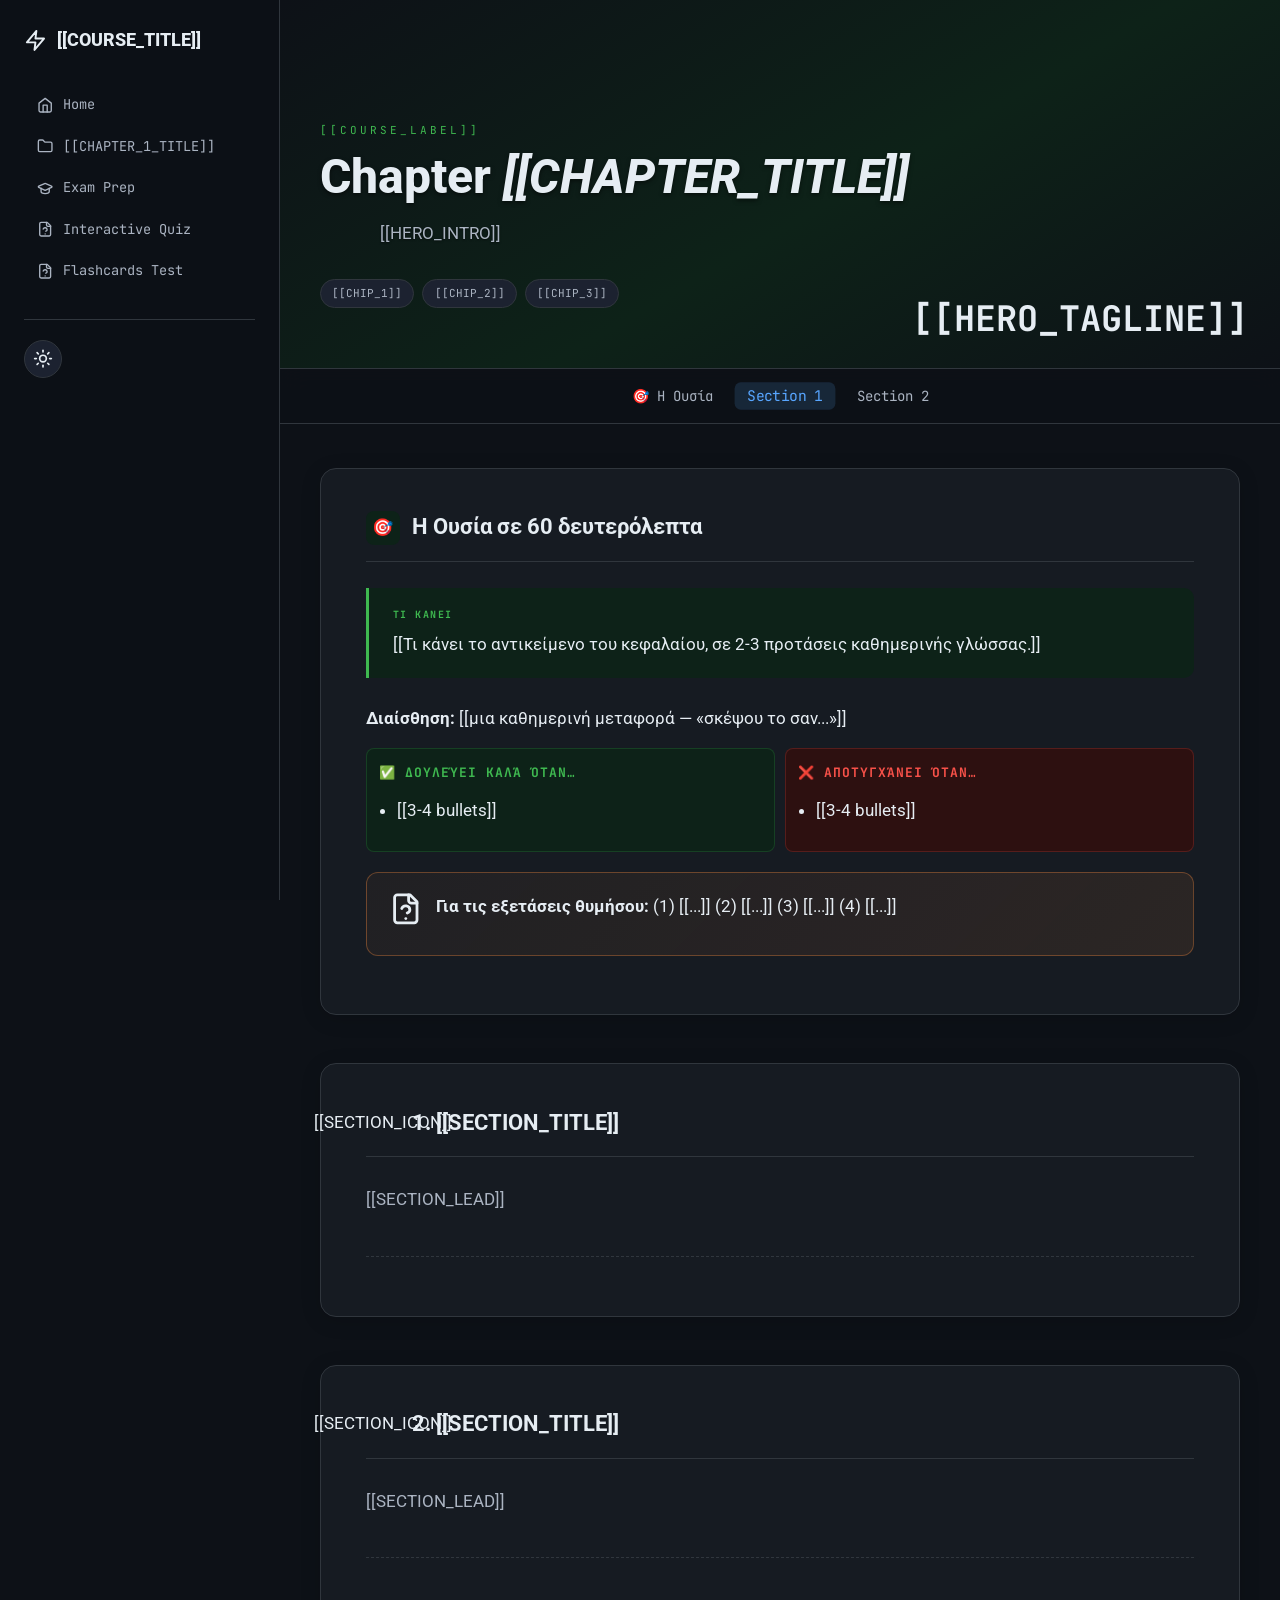
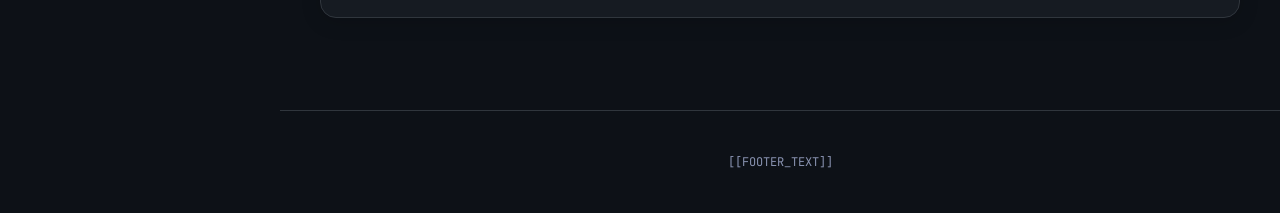
==== commit 191ee502: "feat: implement webnotes-builder framework with asset management, agent definitions, and command-lin" ====
--- a/skills/webnotes-builder/assets/chapter.html
+++ b/skills/webnotes-builder/assets/chapter.html
@@ -1,168 +1,212 @@
-<!DOCTYPE html>
-<!--
-  📝 CHAPTER TEMPLATE — copy this file to topic<N>_<slug>.html in the WORKSPACE ROOT
-  (next to index.html — NOT inside _build/, which only holds outlines/state).
-  Replace every [[PLACEHOLDER]] with chapter-specific content.
-
-  Required edits before saving:
-    [[LANG]]               - 'el' for Greek, 'en' for English (page-level lang attr)
-    [[CHAPTER_TITLE]]      - what appears in browser tab and page title
-    [[ACCENT_COLOR]]       - one of: blue, green, yellow, red, cyan, purple, orange
-                             (this drives the hero gradient & section icon colors)
-    [[ACCENT_DIM]]         - matching dim variant: bdim, gdim, ydim, rdim, cdim, pdim, odim
-    [[ACCENT_HEX]]         - the hex matching ACCENT_COLOR (e.g. #3fb950 for green)
-    [[ACCENT_RGB]]         - the matching --*-rgb value (e.g. 63,185,80)
-    [[HERO_TAGLINE]]       - small text in hero background (e.g. '$ command' or 'O(n log n)')
-    [[COURSE_LABEL]]       - short course tag (e.g. "K24 · Topic N")
-    [[HERO_INTRO]]         - one-paragraph chapter overview
-    [[CHIP_*]]             - keyword chips below the intro
-    [[TOPIC_ID]]           - e.g. "topic6" — must match key in data/questions.js
-    [[FOOTER_TEXT]]        - bottom-of-page label
-
-  Section template repeats N times (one per section). For each section, replace:
-    [[SECTION_ID]]         - unique id (e.g. "mutexes", "prodcons")
-    [[SECTION_NUM]]        - section number (1, 2, 3, ...)
-    [[SECTION_ICON]]       - emoji
-    [[SECTION_TITLE]]      - human-readable title
-    [[SECTION_LEAD]]       - 1-2 sentence intro paragraph
-
-  Drop the comments at the end. See references/04-html-components.md for what to put
-  inside each section body.
--->
-<html lang="[[LANG]]">
-<head>
-<meta charset="UTF-8">
-<meta name="viewport" content="width=device-width, initial-scale=1.0">
-<title>Topic N · [[CHAPTER_TITLE]]</title>
-<link href="https://fonts.googleapis.com/css2?family=JetBrains+Mono:wght@400;600;700&family=Roboto:ital,wght@0,400;0,500;0,700;1,400&display=swap" rel="stylesheet">
-<link rel="stylesheet" href="styles/base.css">
-<link rel="stylesheet" href="styles/layout.css">
-<link rel="stylesheet" href="styles/components.css">
-<style>
-:root{
-  --bg:#0d1117;--bg-rgb:13,17,23;--surf:#161b22;--surf2:#1c2230;--border:#30363d;
-  --blue:#58a6ff;--blue-rgb:88,166,255;--bdim:#0d1f40;
-  --green:#3fb950;--green-rgb:63,185,80;--gdim:#0d2218;
-  --yellow:#e3b341;--ydim:#2d2208;
-  --red:#f85149;--rdim:#2d1010;
-  --cyan:#39d4c8;--cdim:#0a2422;
-  --purple:#bc8cff;--purple-rgb:188,140,255;--pdim:#1a1040;
-  --orange:#f0883e;--orange-rgb:240,136,62;--odim:#2d1800;
-  --txt:#e6edf3;--muted:#8b949e;--dim:#6e7681;
-}
-/* ── CHAPTER ACCENT — replace [[ACCENT_HEX]], [[ACCENT_DIM]], [[ACCENT_RGB]] ── */
-.hero{background:linear-gradient(150deg,#0d1117 0%,var(--[[ACCENT_DIM]]) 55%,#0d1117 100%)}
-.hero::after{
-  content:'[[HERO_TAGLINE]]';
-  position:absolute;right:32px;bottom:16px;
-  font-family:'JetBrains Mono',monospace;
-  font-size:clamp(1rem,3vw,2.2rem);
-  color:rgba([[ACCENT_RGB]],.06);
-  pointer-events:none;font-weight:700;
-}
-
-/* ── SYNTAX HIGHLIGHTING (required if chapter has code) ── */
-.cb{background:#060a10}
-.kw{color:var(--blue);font-weight:600}
-.fn{color:var(--yellow);font-weight:600}
-.st{color:var(--orange)}
-.cm{color:var(--dim);font-style:italic}
-.nm{color:var(--purple)}
-.tp{color:var(--cyan)}
-.mc{color:var(--purple);font-weight:600}
-.pr{color:var(--muted)}
-
-/* ── COMMON HELPER CLASSES ── */
-.struct-box{background:#060a10;border:1px solid var(--border);border-radius:10px;padding:18px 22px;font-family:'JetBrains Mono',monospace;line-height:2}
-.sf-type{color:var(--cyan)}.sf-field{color:var(--txt)}.sf-comment{color:var(--dim);font-style:italic}
-.thread-diagram{background:#060a10;border:1px solid var(--border);border-radius:10px;padding:18px;font-family:'JetBrains Mono',monospace;text-align:center;line-height:2.4}
-.compare{display:grid;grid-template-columns:1fr 1fr;gap:10px;margin:12px 0}
-.good-side{background:var(--gdim);border:1px solid rgba(63,185,80,.2);border-radius:8px;padding:12px}
-.bad-side{background:var(--rdim);border:1px solid rgba(248,81,73,.2);border-radius:8px;padding:12px}
-.side-label{font-size:0.8125rem;font-family:'JetBrains Mono',monospace;letter-spacing:1px;font-weight:700;margin-bottom:0.5rem;text-transform:uppercase}
-.retval-row{display:flex;gap:10px;flex-wrap:wrap;margin:12px 0}
-.retval{flex:1;min-width:120px;background:var(--surf);border:1px solid var(--border);border-radius:8px;padding:12px;text-align:center}
-.retval-num{font-family:'JetBrains Mono',monospace;font-weight:700;margin-bottom:4px}
-.retval-desc{color:var(--muted)}
-
-/* ── OPTIONAL: Load MathJax for math-heavy chapters (uncomment if needed) ── */
-/* See references/04-html-components.md §17 for MathJax instructions. */
-</style>
-<script src="js/nav.js" defer></script>
-<script src="data/questions.js" defer></script>
-<script src="js/quiz-loader.js" defer></script>
-</head>
-<body>
-<div id="site-nav"></div>
-
-<!-- ═══════════════════════ HERO ═══════════════════════ -->
-<div class="hero">
-  <div class="hero-label">[[COURSE_LABEL]]</div>
-  <h1>Chapter <em>[[CHAPTER_TITLE]]</em></h1>
-  <p>[[HERO_INTRO]]</p>
-  <div class="chips">
-    <span class="chip">[[CHIP_1]]</span>
-    <span class="chip">[[CHIP_2]]</span>
-    <span class="chip">[[CHIP_3]]</span>
-  </div>
-</div>
-
-<!-- ═══════════════════════ TABLE OF CONTENTS ═══════════════════════ -->
-<nav class="toc">
-  <a href="#section1">Section 1</a>
-  <a href="#section2">Section 2</a>
-  <!-- add one <a> per section, hrefs must match section ids -->
-</nav>
-
-<div class="wrap">
-
-<!-- ═══════════════════════ SECTION 1 ═══════════════════════ -->
-<section id="section1">
-  <div class="sh">
-    <div class="sh-icon" style="background:var(--[[ACCENT_DIM]])">[[SECTION_ICON]]</div>
-    <h2>1. [[SECTION_TITLE]]</h2>
-  </div>
-
-  <p style="color:var(--muted);margin-bottom:14px">
-    [[SECTION_LEAD]]
-  </p>
-
-  <!--
-    Section body. Use components from references/04-html-components.md:
-      - <div class="grid2"> for 2-column layouts
-      - <div class="card"> for content cards
-      - <div class="tip"> for tips/mnemonics
-      - <div class="ibox"> / .wbox / .rbox / .gbox for callouts
-      - <div class="cb">...</div> for code blocks
-      - <table class="vtbl"> for comparison tables
-      - <div class="struct-box"> for struct/data layout visualizations
-      - <div class="thread-diagram"> for SVG/code trace diagrams (no ASCII art)
-  -->
-
-  <!-- MANDATORY: Per-section quiz placeholder. data-section must match this section's id. -->
-  <div class="section-quiz" data-topic="[[TOPIC_ID]]" data-section="section1"></div>
-</section>
-
-<!-- ═══════════════════════ SECTION 2 ═══════════════════════ -->
-<section id="section2">
-  <div class="sh">
-    <div class="sh-icon" style="background:var(--[[ACCENT_DIM]])">[[SECTION_ICON]]</div>
-    <h2>2. [[SECTION_TITLE]]</h2>
-  </div>
-
-  <p style="color:var(--muted);margin-bottom:14px">
-    [[SECTION_LEAD]]
-  </p>
-
-  <!-- body -->
-
-  <div class="section-quiz" data-topic="[[TOPIC_ID]]" data-section="section2"></div>
-</section>
-
-<!-- Add more sections following the same pattern. Aim for 8-14 sections per chapter. -->
-
-</div>
-
-<div class="footer">[[FOOTER_TEXT]]</div>
-</body>
-</html>
+<!DOCTYPE html>
+<!--
+  📝 CHAPTER TEMPLATE — copy this file to topic<N>_<slug>.html in the WORKSPACE ROOT
+  (next to index.html — NOT inside _build/, which only holds outlines/state).
+  Replace every [[PLACEHOLDER]] with chapter-specific content.
+
+  Required edits before saving:
+    [[LANG]]               - 'el' for Greek, 'en' for English (page-level lang attr)
+    [[CHAPTER_TITLE]]      - what appears in browser tab and page title
+    [[ACCENT_COLOR]]       - one of: blue, green, yellow, red, cyan, purple, orange
+                             (this drives the hero gradient & section icon colors)
+    [[ACCENT_DIM]]         - matching dim variant: bdim, gdim, ydim, rdim, cdim, pdim, odim
+    [[ACCENT_HEX]]         - the hex matching ACCENT_COLOR (e.g. #3fb950 for green)
+    [[ACCENT_RGB]]         - the matching --*-rgb value (e.g. 63,185,80)
+    [[HERO_TAGLINE]]       - small text in hero background (e.g. '$ command' or 'O(n log n)')
+    [[COURSE_LABEL]]       - short course tag (e.g. "K24 · Topic N")
+    [[HERO_INTRO]]         - one-paragraph chapter overview
+    [[CHIP_*]]             - keyword chips below the intro
+    [[TOPIC_ID]]           - e.g. "topic6" — must match key in data/questions.js
+    [[FOOTER_TEXT]]        - bottom-of-page label
+
+  Section template repeats N times (one per section). For each section, replace:
+    [[SECTION_ID]]         - unique id (e.g. "mutexes", "prodcons")
+    [[SECTION_NUM]]        - section number (1, 2, 3, ...)
+    [[SECTION_ICON]]       - emoji
+    [[SECTION_TITLE]]      - human-readable title
+    [[SECTION_LEAD]]       - 1-2 sentence intro paragraph
+
+  Drop the comments at the end. See references/04-html-components.md for what to put
+  inside each section body.
+-->
+<html lang="[[LANG]]">
+<head>
+<meta charset="UTF-8">
+<meta name="viewport" content="width=device-width, initial-scale=1.0">
+<title>Topic N · [[CHAPTER_TITLE]]</title>
+<link href="https://fonts.googleapis.com/css2?family=JetBrains+Mono:wght@400;600;700&family=Roboto:ital,wght@0,400;0,500;0,700;1,400&display=swap" rel="stylesheet">
+<link rel="stylesheet" href="styles/base.css">
+<link rel="stylesheet" href="styles/layout.css">
+<link rel="stylesheet" href="styles/components.css">
+<style>
+:root{
+  --bg:#0d1117;--bg-rgb:13,17,23;--surf:#161b22;--surf2:#1c2230;--border:#30363d;
+  --blue:#58a6ff;--blue-rgb:88,166,255;--bdim:#0d1f40;
+  --green:#3fb950;--green-rgb:63,185,80;--gdim:#0d2218;
+  --yellow:#e3b341;--ydim:#2d2208;
+  --red:#f85149;--rdim:#2d1010;
+  --cyan:#39d4c8;--cdim:#0a2422;
+  --purple:#bc8cff;--purple-rgb:188,140,255;--pdim:#1a1040;
+  --orange:#f0883e;--orange-rgb:240,136,62;--odim:#2d1800;
+  --txt:#e6edf3;--muted:#8b949e;--dim:#6e7681;
+}
+/* ── CHAPTER ACCENT — replace [[ACCENT_HEX]], [[ACCENT_DIM]], [[ACCENT_RGB]] ── */
+.hero{background:linear-gradient(150deg,#0d1117 0%,var(--[[ACCENT_DIM]]) 55%,#0d1117 100%)}
+.hero::after{
+  content:'[[HERO_TAGLINE]]';
+  position:absolute;right:32px;bottom:16px;
+  font-family:'JetBrains Mono',monospace;
+  font-size:clamp(1rem,3vw,2.2rem);
+  color:rgba([[ACCENT_RGB]],.06);
+  pointer-events:none;font-weight:700;
+}
+
+/* ── SYNTAX HIGHLIGHTING (required if chapter has code) ── */
+.cb{background:#060a10}
+.kw{color:var(--blue);font-weight:600}
+.fn{color:var(--yellow);font-weight:600}
+.st{color:var(--orange)}
+.cm{color:var(--dim);font-style:italic}
+.nm{color:var(--purple)}
+.tp{color:var(--cyan)}
+.mc{color:var(--purple);font-weight:600}
+.pr{color:var(--muted)}
+
+/* ── COMMON HELPER CLASSES ── */
+.struct-box{background:#060a10;border:1px solid var(--border);border-radius:10px;padding:18px 22px;font-family:'JetBrains Mono',monospace;line-height:2}
+.sf-type{color:var(--cyan)}.sf-field{color:var(--txt)}.sf-comment{color:var(--dim);font-style:italic}
+.thread-diagram{background:#060a10;border:1px solid var(--border);border-radius:10px;padding:18px;font-family:'JetBrains Mono',monospace;text-align:center;line-height:2.4}
+.compare{display:grid;grid-template-columns:1fr 1fr;gap:10px;margin:12px 0}
+.good-side{background:var(--gdim);border:1px solid rgba(63,185,80,.2);border-radius:8px;padding:12px}
+.bad-side{background:var(--rdim);border:1px solid rgba(248,81,73,.2);border-radius:8px;padding:12px}
+.side-label{font-size:0.8125rem;font-family:'JetBrains Mono',monospace;letter-spacing:1px;font-weight:700;margin-bottom:0.5rem;text-transform:uppercase}
+.retval-row{display:flex;gap:10px;flex-wrap:wrap;margin:12px 0}
+.retval{flex:1;min-width:120px;background:var(--surf);border:1px solid var(--border);border-radius:8px;padding:12px;text-align:center}
+.retval-num{font-family:'JetBrains Mono',monospace;font-weight:700;margin-bottom:4px}
+.retval-desc{color:var(--muted)}
+
+/* ── OPTIONAL: Load MathJax for math-heavy chapters (uncomment if needed) ── */
+/* See references/04-html-components.md §17 for MathJax instructions. */
+</style>
+<script src="js/nav.js" defer></script>
+<script src="data/questions.js" defer></script>
+<script src="js/quiz-loader.js" defer></script>
+</head>
+<body>
+<div id="site-nav"></div>
+
+<!-- ═══════════════════════ HERO ═══════════════════════ -->
+<div class="hero">
+  <div class="hero-label">[[COURSE_LABEL]]</div>
+  <h1>Chapter <em>[[CHAPTER_TITLE]]</em></h1>
+  <p>[[HERO_INTRO]]</p>
+  <div class="chips">
+    <span class="chip">[[CHIP_1]]</span>
+    <span class="chip">[[CHIP_2]]</span>
+    <span class="chip">[[CHIP_3]]</span>
+  </div>
+</div>
+
+<!-- ═══════════════════════ TABLE OF CONTENTS ═══════════════════════ -->
+<nav class="toc">
+  <a href="#essence">🎯 Η Ουσία</a>
+  <a href="#section1">Section 1</a>
+  <a href="#section2">Section 2</a>
+  <!-- add one <a> per section, hrefs must match section ids -->
+</nav>
+
+<div class="wrap">
+
+<!-- ═══════════════════════ ESSENCE (intuition-first TL;DR) ═══════════════════════
+     Mandatory in PASS goal mode, recommended in MASTER. Four fixed parts, NO formulas.
+     Full spec: references/04-html-components.md §24. -->
+<section id="essence">
+  <div class="sh">
+    <div class="sh-icon" style="background:var(--gdim)">🎯</div>
+    <h2>Η Ουσία σε 60 δευτερόλεπτα</h2>
+  </div>
+
+  <div class="gbox">
+    <div class="lbl" style="color:var(--green)">ΤΙ ΚΑΝΕΙ</div>
+    [[Τι κάνει το αντικείμενο του κεφαλαίου, σε 2-3 προτάσεις καθημερινής γλώσσας.]]
+  </div>
+
+  <p style="margin-bottom:14px">
+    <strong>Διαίσθηση:</strong> [[μια καθημερινή μεταφορά — «σκέψου το σαν...»]]
+  </p>
+
+  <div class="compare">
+    <div class="good-side">
+      <div class="side-label" style="color:var(--green)">✅ Δουλεύει καλά όταν…</div>
+      <ul style="font-size:0.86rem;padding-left:18px;line-height:1.7;margin:0">
+        <li>[[3-4 bullets]]</li>
+      </ul>
+    </div>
+    <div class="bad-side">
+      <div class="side-label" style="color:var(--red)">❌ Αποτυγχάνει όταν…</div>
+      <ul style="font-size:0.86rem;padding-left:18px;line-height:1.7;margin:0">
+        <li>[[3-4 bullets]]</li>
+      </ul>
+    </div>
+  </div>
+
+  <div class="tip">
+    <div class="tip-icon">📝</div>
+    <div class="tip-text">
+      <strong>Για τις εξετάσεις θυμήσου:</strong> (1) [[...]] (2) [[...]] (3) [[...]] (4) [[...]]
+      <!-- numbered gradeable points — from _build/exam_patterns.md when it exists -->
+    </div>
+  </div>
+  <!-- no .section-quiz here — quizzes start with the real sections -->
+</section>
+
+<!-- ═══════════════════════ SECTION 1 ═══════════════════════ -->
+<section id="section1">
+  <div class="sh">
+    <div class="sh-icon" style="background:var(--[[ACCENT_DIM]])">[[SECTION_ICON]]</div>
+    <h2>1. [[SECTION_TITLE]]</h2>
+  </div>
+
+  <p style="color:var(--muted);margin-bottom:14px">
+    [[SECTION_LEAD]]
+  </p>
+
+  <!--
+    Section body. Use components from references/04-html-components.md:
+      - <div class="grid2"> for 2-column layouts
+      - <div class="card"> for content cards
+      - <div class="tip"> for tips/mnemonics
+      - <div class="ibox"> / .wbox / .rbox / .gbox for callouts
+      - <div class="cb">...</div> for code blocks
+      - <table class="vtbl"> for comparison tables
+      - <div class="struct-box"> for struct/data layout visualizations
+      - <div class="thread-diagram"> for SVG/code trace diagrams (no ASCII art)
+  -->
+
+  <!-- MANDATORY: Per-section quiz placeholder. data-section must match this section's id. -->
+  <div class="section-quiz" data-topic="[[TOPIC_ID]]" data-section="section1"></div>
+</section>
+
+<!-- ═══════════════════════ SECTION 2 ═══════════════════════ -->
+<section id="section2">
+  <div class="sh">
+    <div class="sh-icon" style="background:var(--[[ACCENT_DIM]])">[[SECTION_ICON]]</div>
+    <h2>2. [[SECTION_TITLE]]</h2>
+  </div>
+
+  <p style="color:var(--muted);margin-bottom:14px">
+    [[SECTION_LEAD]]
+  </p>
+
+  <!-- body -->
+
+  <div class="section-quiz" data-topic="[[TOPIC_ID]]" data-section="section2"></div>
+</section>
+
+<!-- Add more sections following the same pattern. Aim for 8-14 sections per chapter. -->
+
+</div>
+
+<div class="footer">[[FOOTER_TEXT]]</div>
+</body>
+</html>
--- a/skills/webnotes-builder/assets/styles/base.css
+++ b/skills/webnotes-builder/assets/styles/base.css
@@ -83,29 +83,33 @@
     background: var(--dim);
 }
 
-/* Navigation Hub Overlay */
+/* Navigation Sidebar (Desktop) */
 #site-nav {
     position: fixed;
     top: 0;
     left: 0;
-    right: 0;
+    bottom: 0;
+    width: 280px;
     z-index: 1000;
     background: rgba(var(--bg-rgb, 8, 8, 15), 0.85);
     backdrop-filter: blur(16px);
-    border-bottom: 1px solid var(--border);
-    height: var(--nav-height);
-    display: flex;
-    align-items: center;
-    padding: 0 40px;
+    border-right: 1px solid var(--border);
+    display: flex;
+    flex-direction: column;
+    padding: 24px;
+    overflow-y: auto;
+}
+
+body {
+    padding-left: 280px;
 }
 
 .nav-wrapper {
-    max-width: 93.75rem;
-    margin: 0 auto;
     width: 100%;
     display: flex;
-    justify-content: space-between;
-    align-items: center;
+    flex-direction: column;
+    gap: 30px;
+    align-items: flex-start;
 }
 
 .nav-logo {
@@ -117,50 +121,52 @@
     display: flex;
     align-items: center;
     gap: 0.625rem;
-    flex-shrink: 0;
-    width: 13.5rem; /* Equal width to actions for perfect centering of links */
+    width: 100%;
+}
+
+.nav-links {
+    display: flex;
+    flex-direction: column;
+    align-items: stretch;
+    width: 100%;
+    gap: 6px;
+}
+
+.nav-actions {
+    display: flex;
+    align-items: center;
     justify-content: flex-start;
-    white-space: nowrap; /* Prevent logo wrapping */
-}
-
-.nav-links {
-    display: flex;
-    align-items: center;
-    gap: 0.75rem;
-    padding: 0 1rem;
-    overflow-x: auto;
-    white-space: nowrap;
-    flex: 1;
-    min-width: 0;
-    justify-content: safe center;
-    scrollbar-width: none; /* Hide scrollbar Firefox */
-}
-
-.nav-links::-webkit-scrollbar {
-    display: none; /* Hide scrollbar Chrome/Safari */
-}
-
-.nav-actions {
-    display: flex;
-    align-items: center;
-    gap: 0.75rem;
-    width: 13.5rem; /* Equal width to logo for perfect centering of links */
-    justify-content: flex-end;
-    flex-shrink: 0; /* Prevent shrinking to ensure perfect column symmetry */
+    gap: 15px;
+    width: 100%;
+    margin-top: auto;
+    padding-top: 20px;
+    border-top: 1px solid var(--border);
+}
+
+.nav-item-container {
+    display: flex;
+    flex-direction: column;
 }
 
 .nav-link {
     color: var(--muted);
     text-decoration: none;
     font-family: 'JetBrains Mono', monospace;
-    font-size: 0.8125rem;
-    padding: 0.4rem 0.65rem;
+    font-size: 0.85rem;
+    padding: 0.6rem 0.8rem;
     border-radius: 8px;
     transition: var(--transition);
-    display: flex;
+    display: grid;
+    grid-template-columns: auto 1fr auto;
     align-items: center;
-    gap: 6px;
+    gap: 10px;
     line-height: 1;
+}
+
+.nav-link > span:first-child {
+    display: flex;
+    align-items: center;
+    justify-content: center;
 }
 
 .nav-link:hover {
@@ -175,43 +181,61 @@
     box-shadow: 0 0 15px rgba(var(--green-rgb), 0.1);
 }
 
-/* Responsive Navigation */
+.nav-toggle {
+    display: flex;
+    align-items: center;
+    justify-content: center;
+}
+
+.nav-toggle svg {
+    transition: transform 0.3s ease;
+}
+
+.nav-item-container.expanded .nav-toggle svg {
+    transform: rotate(180deg);
+}
+
+.nav-submenu {
+    display: none;
+    flex-direction: column;
+    margin-left: 20px;
+    border-left: 1px solid var(--border);
+    padding-left: 10px;
+    margin-top: 4px;
+    gap: 4px;
+}
+
+.nav-item-container.expanded .nav-submenu {
+    display: flex;
+}
+
+.nav-sublink {
+    color: var(--muted);
+    text-decoration: none;
+    font-family: 'JetBrains Mono', monospace;
+    font-size: 0.8rem;
+    padding: 6px 10px;
+    border-radius: 6px;
+    transition: var(--transition);
+}
+
+.nav-sublink:hover, .nav-sublink.active {
+    color: var(--txt);
+    background: var(--surf2);
+}
+
+.nav-sublink.active {
+    color: var(--green);
+}
+
+/* Responsive Navigation adjustments */
 @media (max-width: 1024px) {
-    :root {
-        --nav-height: 7.25rem;
-    }
     #site-nav {
-        height: auto;
-        min-height: var(--nav-height);
-        padding: 0.75rem 20px;
-    }
-    .nav-wrapper {
-        flex-wrap: wrap;
-        gap: 0.5rem;
-    }
-    .nav-logo {
-        width: auto;
-    }
-    .nav-actions {
-        width: auto;
-    }
-    .nav-links {
-        width: 100%;
-        flex: none;
-        flex-wrap: wrap;
-        justify-content: center;
-        gap: 0.4rem;
-        padding: 0.2rem 0;
-    }
-    .nav-link {
-        font-size: 0.75rem;
-        padding: 0.3rem 0.5rem;
-    }
-}
-
-@media (max-width: 600px) {
-    :root {
-        --nav-height: 9.5rem;
+        width: 240px;
+        padding: 20px 16px;
+    }
+    body {
+        padding-left: 240px;
     }
 }
 
@@ -222,7 +246,8 @@
 .sh-icon svg,
 .tip-icon svg,
 .lbl svg,
-.card-title svg {
+.card-title svg,
+.topic-card h3 svg {
     width: 1.2em;
     height: 1.2em;
     stroke: currentColor;
@@ -235,11 +260,16 @@
     transition: transform 0.2s ease;
 }
 
-.nav-link span,
-.nav-logo span {
+.nav-link span:not(.nav-text),
+.nav-logo span,
+.card-icon {
     display: inline-flex;
     align-items: center;
     justify-content: center;
+}
+
+.nav-text {
+    text-align: left;
 }
 
 /* Specific size adjustments */
@@ -259,7 +289,8 @@
 }
 
 .lbl svg,
-.card-title svg {
+.card-title svg,
+.card-icon svg {
     margin-right: 6px;
 }
 
@@ -337,7 +368,7 @@
     gap: 0.75rem;
     flex-wrap: wrap;
     position: sticky;
-    top: var(--nav-height);
+    top: 0; /* Updated for desktop sidebar layout */
     z-index: 99;
     justify-content: center;
 }
@@ -473,6 +504,13 @@
     overflow-x: auto;
     text-align: left;
     /* Strict left alignment */
+}
+
+.cb code {
+    background: transparent !important;
+    color: inherit !important;
+    padding: 0 !important;
+    border-radius: 0 !important;
 }
 
 /* Boxes */
@@ -1153,16 +1191,24 @@
 
 /* Light Mode Variables Overrides with high specificity */
 html[data-theme="light"] {
-    --hero-bg: linear-gradient(150deg, #f8fafc 0%, #e2e8f0 100%);
+    --hero-bg: linear-gradient(150deg, #f8fafc 0%, #f1f5f9 100%);
     --bg: #f8fafc;
     --bg-rgb: 248, 250, 252;
     --surf: #ffffff;
     --surf2: #f1f5f9;
     --border: #e2e8f0;
     --txt: #0f172a;
-    --muted: #475569;
-    --dim: #64748b;
-
+    --muted: #334155;
+    --dim: #4f5e71;
+}
+
+/* Improve contrast for muted and dim text in dark mode */
+html:not([data-theme="light"]) {
+    --muted: #abb4c2 !important;
+    --dim: #8892b0 !important;
+}
+
+html[data-theme="light"] {
     --blue: #0284c7;
     --blue-rgb: 2, 132, 199;
     --bdim: #e0f2fe;
@@ -1408,16 +1454,27 @@
         --nav-height: 3.5rem;
     }
 
+    body {
+        padding-left: 0;
+    }
+
     #site-nav {
+        bottom: auto;
+        width: 100%;
+        flex-direction: row;
+        border-right: none;
+        border-bottom: 1px solid var(--border);
         padding: 0 1.25rem;
         height: var(--nav-height);
+        overflow-y: visible;
     }
 
     .nav-wrapper {
-        display: flex;
+        flex-direction: row;
         justify-content: space-between;
         align-items: center;
         flex-wrap: nowrap;
+        gap: 0;
     }
 
     .nav-logo,
@@ -1461,6 +1518,14 @@
         display: inline-flex;
     }
 
+    .nav-actions {
+        width: auto;
+        margin-top: 0;
+        padding-top: 0;
+        border-top: none;
+        justify-content: flex-end;
+    }
+
     .theme-toggle {
         margin-left: 0;
         margin-top: 0;
@@ -1468,6 +1533,7 @@
     }
 
     .toc {
+        top: var(--nav-height); /* Keep below mobile top bar */
         padding: 0.75rem 1.25rem;
         flex-wrap: nowrap;
         overflow-x: auto;
@@ -1524,4 +1590,214 @@
     text-shadow: none;
 }
 
+/* Light Mode Component & Simulator Overrides */
+html[data-theme="light"] .struct-box,
+html[data-theme="light"] .thread-diagram,
+html[data-theme="light"] .msim-lane,
+html[data-theme="light"] .ssim-pill,
+html[data-theme="light"] .mem-cell,
+html[data-theme="light"] .pyr-info,
+html[data-theme="light"] .mm-box,
+html[data-theme="light"] .gantt-chart,
+html[data-theme="light"] .trace-table,
+html[data-theme="light"] div[style*="background:#060a10"],
+html[data-theme="light"] div[style*="background: #060a10"],
+html[data-theme="light"] div[style*="background:#010409"],
+html[data-theme="light"] div[style*="background: #010409"] {
+    background: var(--surf2) !important;
+    border-color: var(--border) !important;
+    color: var(--txt) !important;
+}
+
+html[data-theme="light"] .trace-table th {
+    background: var(--surf) !important;
+    color: var(--orange) !important;
+}
+
+html[data-theme="light"] .trace-table tr:nth-child(even) {
+    background: var(--surf) !important;
+}
+
+/* Fix nested text colors inside overriden blocks */
+html[data-theme="light"] .struct-box *,
+html[data-theme="light"] .thread-diagram *,
+html[data-theme="light"] .msim-lane *,
+html[data-theme="light"] .ssim-pill *,
+html[data-theme="light"] .mem-cell *,
+html[data-theme="light"] .pyr-info *,
+html[data-theme="light"] .mm-box * {
+    color: var(--txt);
+}
+
+/* Fix simulators message output boxes background and text */
+html[data-theme="light"] #psim-msg,
+html[data-theme="light"] #msim-msg,
+html[data-theme="light"] #tsim-out,
+html[data-theme="light"] #int-desc,
+html[data-theme="light"] #io-view,
+html[data-theme="light"] #era-desc {
+    background: var(--surf2) !important;
+    color: var(--txt) !important;
+    border-color: var(--border) !important;
+}
+
+/* Interactive Simulators Buttons/Inputs Override */
+html[data-theme="light"] #tsim-in {
+    background: var(--surf) !important;
+    color: var(--txt) !important;
+    border-color: var(--border) !important;
+}
+
+html[data-theme="light"] .tsim button {
+    background: var(--bdim) !important;
+    color: var(--blue) !important;
+    border-color: var(--blue) !important;
+}
+
+html[data-theme="light"] .tsim button:hover {
+    filter: brightness(0.95) !important;
+}
+
+/* Memory placement simulator buttons */
+html[data-theme="light"] .psim button {
+    background: var(--cdim) !important;
+    color: var(--cyan) !important;
+    border-color: var(--cyan) !important;
+}
+
+html[data-theme="light"] .psim button.sel,
+html[data-theme="light"] #psim .psim-alg.sel {
+    background: var(--cyan) !important;
+    color: #ffffff !important;
+}
+
+html[data-theme="light"] .psim button:hover {
+    filter: brightness(0.95) !important;
+}
+
+/* Memory Layout Components */
+html[data-theme="light"] .memory-block.hole,
+html[data-theme="light"] .legend-box[style*="background:#30363d"],
+html[data-theme="light"] div[style*="background:#30363d"] {
+    background: var(--border) !important;
+    color: var(--muted) !important;
+}
+
+html[data-theme="light"] .psim-used {
+    background: repeating-linear-gradient(45deg, var(--surf2), var(--surf2) 6px, var(--border) 6px, var(--border) 12px) !important;
+    color: var(--muted) !important;
+}
+
+/* Gantt Chart Overrides */
+html[data-theme="light"] .gantt-block.idle {
+    background: var(--surf2) !important;
+    color: var(--dim) !important;
+}
+
+/* Code block red-tint error override */
+html[data-theme="light"] .cb[style*="background:#1a0f0f"],
+html[data-theme="light"] div[style*="background:#1a0f0f"] {
+    background: #fffafa !important;
+    border-color: var(--red) !important;
+}
+html[data-theme="light"] div[style*="background:#1a0f0f"] code {
+    background: transparent !important;
+}
+
+/* Homepage (Hub) Light Mode Enhancements */
+html[data-theme="light"] .hub-hero {
+    background: radial-gradient(circle at 50% 0%, rgba(2, 132, 199, 0.1) 0%, rgba(124, 58, 237, 0.04) 50%, transparent 100%) !important;
+}
+
+html[data-theme="light"] .hub-hero h1 {
+    background: linear-gradient(135deg, #0284c7 0%, #7c3aed 100%) !important;
+    -webkit-background-clip: text !important;
+    background-clip: text !important;
+    -webkit-text-fill-color: transparent !important;
+}
+
+html[data-theme="light"] .search-container input {
+    background: #ffffff !important;
+    border: 1.5px solid rgba(2, 132, 199, 0.25) !important;
+    box-shadow: 0 4px 20px rgba(2, 132, 199, 0.05) !important;
+}
+
+html[data-theme="light"] .search-container input:focus {
+    border-color: var(--blue) !important;
+    box-shadow: 0 4px 25px rgba(2, 132, 199, 0.15) !important;
+}
+
+/* Homepage Cards Light Mode Styling */
+html[data-theme="light"] .topic-card {
+    border: 1px solid var(--border) !important;
+    box-shadow: 0 4px 15px rgba(15, 23, 42, 0.03) !important;
+    transition: all 0.3s cubic-bezier(0.4, 0, 0.2, 1) !important;
+}
+
+html[data-theme="light"] .topic-card:hover {
+    transform: translateY(-6px) !important;
+    box-shadow: 0 15px 30px rgba(2, 132, 199, 0.1) !important;
+    background: #ffffff !important;
+}
+
+/* Add custom top-colored indicators to the cards */
+html[data-theme="light"] .topic-card:nth-child(1) { border-top: 4px solid var(--green) !important; }
+html[data-theme="light"] .topic-card:nth-child(2) { border-top: 4px solid var(--blue) !important; }
+html[data-theme="light"] .topic-card:nth-child(3) { border-top: 4px solid var(--purple) !important; }
+html[data-theme="light"] .topic-card:nth-child(4) { border-top: 4px solid var(--cyan) !important; }
+html[data-theme="light"] .topic-card:nth-child(5) { border-top: 4px solid var(--orange) !important; }
+html[data-theme="light"] .topic-card:nth-child(6) { border-top: 4px solid var(--green) !important; }
+html[data-theme="light"] .topic-card:nth-child(7) { border-top: 4px solid var(--orange) !important; }
+html[data-theme="light"] .topic-card:nth-child(8) { border-top: 4px solid var(--purple) !important; }
+
+/* Apply matching colors to the topic numbers */
+html[data-theme="light"] .topic-card:nth-child(1) .topic-num { color: var(--green) !important; }
+html[data-theme="light"] .topic-card:nth-child(2) .topic-num { color: var(--blue) !important; }
+html[data-theme="light"] .topic-card:nth-child(3) .topic-num { color: var(--purple) !important; }
+html[data-theme="light"] .topic-card:nth-child(4) .topic-num { color: var(--cyan) !important; }
+html[data-theme="light"] .topic-card:nth-child(5) .topic-num { color: var(--orange) !important; }
+html[data-theme="light"] .topic-card:nth-child(6) .topic-num { color: var(--green) !important; }
+
+/* Slightly richer shadow for section hover in chapters in light mode */
+html[data-theme="light"] section:hover {
+    box-shadow: 0 10px 35px rgba(2, 132, 199, 0.06) !important;
+    border-color: rgba(2, 132, 199, 0.2) !important;
+}
+
+/* Richer colors on inline chips */
+html[data-theme="light"] .chip {
+    background: var(--surf2) !important;
+    border-color: var(--border) !important;
+    color: var(--txt) !important;
+}
+
+/* Standardize readable text sizes across the guide */
+.wrap p,
+.wrap li,
+.wrap ol,
+.wrap ul,
+.tip-text,
+.exam-stmt p,
+.card p,
+.card li,
+.ibox,
+.wbox,
+.gbox,
+.rbox,
+[id$="-msg"] {
+    font-size: 1.09rem !important;
+}
+
+/* Theory Flashcards Light Mode Overrides */
+html[data-theme="light"] .flip-back {
+    background: linear-gradient(160deg, var(--surf) 0%, var(--surf2) 100%) !important;
+}
+
+html[data-theme="light"] .fc-a code,
+html[data-theme="light"] .fc-hint code {
+    background: rgba(15, 23, 42, 0.08) !important;
+    color: var(--txt) !important;
+}
+
+
 
--- a/skills/webnotes-builder/assets/styles/layout.css
+++ b/skills/webnotes-builder/assets/styles/layout.css
@@ -1,48 +1,48 @@
-/* Layout fixes for grid/container overflow */
-.grid2 {
-    min-width: 0;
-}
-
-.grid2>* {
-    min-width: 0;
-}
-
-/* Flexbox fixes */
-.flex,
-.flex-col-gap12,
-.flex-row-center-mt8,
-.flex-col-center-gap6,
-.flex-row-between-mb12 {
-    min-width: 0;
-}
-
-.flex>*,
-.flex-col-gap12>*,
-.flex-row-center-mt8>*,
-.flex-col-center-gap6>*,
-.flex-row-between-mb12>* {
-    min-width: 0;
-}
-
-/* General overflow protection for component boxes */
-.card,
-.tip,
-.cb,
-.topic-section-card,
-.fitem {
-    overflow-wrap: break-word;
-    word-wrap: break-word;
-    max-width: 100%;
-}
-
-.grid2 {
-    background: var(--surf);
-    border: 1px solid var(--border);
-    border-radius: 10px;
-    padding: 18px 20px;
-    margin-bottom: 20px;
-}
-
-.grid2>div {
-    margin-bottom: 12px;
+/* Layout fixes for grid/container overflow */
+.grid2 {
+    min-width: 0;
+}
+
+.grid2>* {
+    min-width: 0;
+}
+
+/* Flexbox fixes */
+.flex,
+.flex-col-gap12,
+.flex-row-center-mt8,
+.flex-col-center-gap6,
+.flex-row-between-mb12 {
+    min-width: 0;
+}
+
+.flex>*,
+.flex-col-gap12>*,
+.flex-row-center-mt8>*,
+.flex-col-center-gap6>*,
+.flex-row-between-mb12>* {
+    min-width: 0;
+}
+
+/* General overflow protection for component boxes */
+.card,
+.tip,
+.cb,
+.topic-section-card,
+.fitem {
+    overflow-wrap: break-word;
+    word-wrap: break-word;
+    max-width: 100%;
+}
+
+.grid2 {
+    background: var(--surf);
+    border: 1px solid var(--border);
+    border-radius: 10px;
+    padding: 18px 20px;
+    margin-bottom: 20px;
+}
+
+.grid2>div {
+    margin-bottom: 12px;
 }
--- a/skills/webnotes-builder/assets/styles/components.css
+++ b/skills/webnotes-builder/assets/styles/components.css
@@ -1,1291 +1,1400 @@
-/* Auto-generated utility classes */
-.section-desc {
-    color: var(--muted);
-    margin-bottom: 14px;
-}
-
-.section-desc-sm {
-    color: var(--muted);
-    margin-bottom: 12px;
-}
-
-.section-desc-lg {
-    color: var(--muted);
-    margin-bottom: 16px;
-}
-
-.section-desc-xs {
-    color: var(--muted);
-    margin-bottom: 10px;
-}
-
-.mb-14 {
-    margin-bottom: 14px;
-}
-
-.mb-8 {
-    margin-bottom: 8px;
-}
-
-.text-primary {
-    color: var(--txt);
-}
-
-.opacity-70 {
-    opacity: 0.7;
-}
-
-.text-blue {
-    color: var(--blue);
-}
-
-.text-green {
-    color: var(--green);
-}
-
-.text-red {
-    color: var(--red);
-}
-
-.text-yellow {
-    color: var(--yellow);
-}
-
-.text-muted {
-    color: var(--muted);
-}
-
-.text-dim {
-    color: var(--dim);
-}
-
-.text-cyan {
-    color: var(--cyan);
-}
-
-.text-purple {
-    color: var(--purple);
-}
-
-.text-orange {
-    color: var(--orange);
-}
-
-.text-light-red {
-    color: var(--red);
-}
-
-.text-orange-alpha {
-    color: var(--orange);
-}
-
-.text-orange-alpha-fw400 {
-    font-weight: 400;
-    color: var(--orange);
-}
-
-.fw-400 {
-    font-weight: 400;
-}
-
-.bg-blue-dim {
-    background: var(--bdim);
-}
-
-.bg-green-dim {
-    background: var(--gdim);
-}
-
-.bg-yellow-dim {
-    background: var(--ydim);
-}
-
-.bg-red-dim {
-    background: var(--rdim);
-}
-
-.bg-purple-dim {
-    background: var(--pdim);
-}
-
-.bg-cyan-dim {
-    background: var(--cdim);
-}
-
-.bg-orange-dim {
-    background: var(--odim);
-}
-
-.bg-cyan-alpha {
-    background: var(--cdim);
-}
-
-.bg-cyan-alpha2 {
-    background: var(--cdim);
-}
-
-.bg-cyan-alpha3 {
-    background: var(--cdim);
-}
-
-.bg-green-alpha {
-    background: var(--gdim);
-}
-
-.mt-10 {
-    margin-top: 10px;
-}
-
-.mt-12 {
-    margin-top: 12px;
-}
-
-.mt-16 {
-    margin-top: 16px;
-}
-
-.mt-6 {
-    margin-top: 6px;
-}
-
-.mt-14 {
-    margin-top: 14px;
-}
-
-.mt-8 {
-    margin-top: 8px;
-}
-
-.my-10 {
-    margin: 10px 0;
-}
-
-.p-10 {
-    padding: 10px;
-}
-
-.py-6 {
-    padding: 6px 0;
-}
-
-.card-warning {
-    margin-top: 20px;
-    background: var(--rdim);
-    border: 1px solid var(--red);
-}
-
-.list-muted-sm {
-    color: var(--muted);
-    margin-top: 10px;
-    padding-left: 20px;
-    font-size: 0.95rem;
-}
-
-.header-dim-sm {
-    color: var(--dim);
-    margin-bottom: 12px;
-    letter-spacing: 1px;
-}
-
-.header-dim {
-    color: var(--dim);
-    margin-bottom: 10px;
-    letter-spacing: 1px;
-}
-
-.list-none-sm {
-    list-style: none;
-    padding: 0;
-    margin: 0;
-    font-size: 0.9375rem;
-}
-
-.card-surf2 {
-    background: var(--surf2);
-    margin-bottom: 16px;
-}
-
-.list-muted-xs {
-    color: var(--muted);
-    font-size: 0.90625rem;
-    padding-left: 20px;
-}
-
-.flex-col-gap12 {
-    display: flex;
-    gap: 12px;
-    flex-direction: column;
-}
-
-.flex-row-center-mt8 {
-    display: flex;
-    gap: 20px;
-    justify-content: center;
-    margin-top: 8px;
-}
-
-.flex-col-center-gap6 {
-    display: flex;
-    flex-direction: column;
-    align-items: center;
-    gap: 6px;
-}
-
-.flex-row-between-mb12 {
-    display: flex;
-    justify-content: space-between;
-    align-items: center;
-    margin-bottom: 12px;
-}
-
-.text-mono-center-dim {
-    font-family: 'JetBrains Mono', monospace;
-    color: var(--dim);
-    text-align: center;
-}
-
-.text-mono-orange {
-    font-family: 'JetBrains Mono', monospace;
-    color: var(--orange);
-}
-
-.badge-yellow {
-    background: var(--ydim);
-    color: var(--yellow);
-    border-color: var(--border);
-}
-
-.badge-green {
-    background: var(--gdim);
-    color: var(--green);
-    border: 1px solid var(--border);
-}
-
-.badge-purple {
-    background: var(--pdim);
-    color: var(--purple);
-    border: 1px solid var(--border);
-    border-radius: 4px;
-    padding: 3px 10px;
-    font-weight: 700;
-}
-
-.border-green-txt {
-    border-color: var(--border);
-    color: var(--green);
-}
-
-.text-center-dim {
-    text-align: center;
-    color: var(--dim);
-    padding: 4px;
-}
-
-.border-left-purple {
-    border-left: 4px solid var(--purple);
-}
-
-.border-left-yellow {
-    border-left: 4px solid var(--yellow);
-}
-
-.text-muted-sm {
-    color: var(--muted);
-    font-size: 0.9rem;
-    margin-bottom: 12px;
-}
-
-.list-muted-xs2 {
-    font-size: 0.85rem;
-    color: var(--muted);
-    padding-left: 15px;
-}
-
-.text-muted-base {
-    color: var(--muted);
-    font-size: 0.93rem;
-}
-
-.text-muted-md {
-    color: var(--muted);
-    font-size: 0.95rem;
-    margin-bottom: 12px;
-}
-
-.list-muted-xs3 {
-    color: var(--muted);
-    font-size: 0.9rem;
-    padding-left: 15px;
-    margin-bottom: 10px;
-}
-
-.topic-section-card {
-    background: var(--surf);
-    border: 1px solid var(--border);
-    border-radius: 12px;
-    padding: 20px;
-    margin: 16px 0;
-    box-shadow: 0 4px 6px var(--shadow);
-}
-
-/* Auto-generated from topic5_sockets.html */
-.auto-style-27dc2e {
-    background: var(--surf);
-    border: 1px solid var(--border);
-    border-radius: 12px;
-    padding: 20px;
-    margin: 24px 0;
-}
-
-.auto-style-78bdb9 {
-    display: flex;
-    flex-wrap: wrap;
-    align-items: center;
-    justify-content: center;
-    gap: 12px;
-    width: 100%;
-}
-
-.auto-style-640ba8 {
-    display: flex;
-    align-items: center;
-    color: var(--dim);
-    font-size: 1.2rem;
-    line-height: 1;
-}
-
-.auto-style-21f439 {
-    color: var(--muted);
-    font-size: 0.85rem;
-    padding-left: 16px;
-}
-
-.auto-style-ca87d6 {
-    font-size: 0.85rem;
-    color: var(--muted);
-    margin-top: 6px;
-}
-
-.auto-style-d87f7c {
-    margin-top: 4px;
-    padding-left: 1.5rem;
-}
-
-.auto-style-8b8072 {
-    font-size: 0.8rem;
-}
-
-.auto-style-ccefc7 {
-    margin-top: 8px;
-    font-size: 0.8rem;
-    line-height: 1.8;
-}
-
-.auto-style-2ba567 {
-    font-size: 0.8rem;
-    color: var(--muted);
-    margin-top: 6px;
-}
-
-.auto-style-2fd4f2 {
-    font-size: 0.82rem;
-    color: var(--muted);
-}
-
-.auto-style-baa163 {
-    color: var(--muted);
-    font-size: 0.7rem;
-    margin-top: 4px;
-}
-
-.auto-style-bb8f98 {
-    color: var(--muted);
-    list-style: none;
-    padding: 0;
-}
-
-.auto-style-900105 {
-    background: var(--surf);
-    padding: 8px;
-    border-radius: 4px;
-    border-left: 3px solid var(--cyan);
-    opacity: 0.65;
-}
-
-.auto-style-b86691 {
-    color: var(--dim);
-    font-family: 'JetBrains Mono', monospace;
-    font-size: 0.8rem;
-    margin-bottom: 16px;
-    letter-spacing: 1px;
-    text-transform: uppercase;
-}
-
-.auto-style-110f8b {
-    background: var(--bg);
-    border: 1.5px solid var(--blue);
-    padding: 12px;
-    border-radius: 8px;
-    flex: 1;
-    min-width: 140px;
-    text-align: center;
-    box-shadow: 0 4px 6px var(--shadow);
-}
-
-.auto-style-e6b672 {
-    background: var(--surf);
-    border: 1px solid var(--border);
-    border-radius: 12px;
-    padding: 24px 20px;
-    margin: 24px 0;
-}
-
-.auto-style-8be9bc {
-    margin-top: 6px;
-    margin-bottom: 6px;
-}
-
-.auto-style-978ebc {
-    font-size: 0.78rem;
-}
-
-.auto-style-0534be {
-    font-size: 0.72rem;
-    line-height: 1.6;
-}
-
-.auto-style-33eedd {
-    background: var(--cdim);
-    border-color: var(--border);
-}
-
-.auto-style-48b745 {
-    color: var(--green);
-    font-weight: 700;
-    font-size: 0.9rem;
-    margin-bottom: 10px;
-    font-family: 'JetBrains Mono', monospace;
-}
-
-.auto-style-784fd8 {
-    background: var(--bg);
-    border: 1.5px solid var(--green);
-    padding: 12px;
-    border-radius: 8px;
-    flex: 1;
-    min-width: 140px;
-    text-align: center;
-    box-shadow: 0 4px 6px var(--shadow);
-}
-
-.auto-style-f17336 {
-    background: var(--odim);
-    border-color: var(--border);
-}
-
-.auto-style-a69137 {
-    margin-top: 6px;
-    margin-bottom: 6px;
-    padding-left: 1.5rem;
-}
-
-.auto-style-09e2bf {
-    background: var(--bg);
-    border: 1.5px solid var(--yellow);
-    border-radius: 8px;
-    padding: 16px;
-    box-shadow: 0 4px 6px var(--shadow);
-    height: 100%;
-}
-
-.auto-style-74dcd5 {
-    color: var(--cyan);
-    font-weight: 700;
-    font-size: 0.85rem;
-    font-family: 'JetBrains Mono', monospace;
-}
-
-.auto-style-f8752a {
-    color: var(--yellow);
-    font-weight: 700;
-    font-size: 0.9rem;
-    margin-bottom: 10px;
-    font-family: 'JetBrains Mono', monospace;
-}
-
-.auto-style-adaf0f {
-    font-size: 0.8rem;
-    margin-top: 4px;
-}
-
-.auto-style-d2ffd4 {
-    color: var(--yellow);
-    font-weight: 700;
-    font-size: 0.85rem;
-    font-family: 'JetBrains Mono', monospace;
-}
-
-.auto-style-5dd201 {
-    color: var(--dim);
-    font-family: 'JetBrains Mono', monospace;
-    font-size: 0.8rem;
-    margin-bottom: 12px;
-    letter-spacing: 1px;
-    text-transform: uppercase;
-}
-
-.auto-style-641ece {
-    color: var(--dim);
-    font-size: 0.75rem;
-    font-style: italic;
-}
-
-.auto-style-aa56df {
-    background: var(--surf);
-    padding: 8px;
-    border-radius: 4px;
-    border-left: 3px solid var(--cyan);
-}
-
-.auto-style-48170b {
-    background: var(--bdim);
-    border-color: var(--border);
-}
-
-.auto-style-7eeb9e {
-    font-size: 0.75rem;
-    margin: 0;
-}
-
-.auto-style-9135ea {
-    background: var(--bg);
-    border: 1.5px solid var(--red);
-    padding: 12px;
-    border-radius: 8px;
-    flex: 1;
-    min-width: 140px;
-    text-align: center;
-    box-shadow: 0 4px 6px var(--shadow);
-}
-
-.auto-style-c2cdb3 {
-    background: var(--surf);
-    padding: 8px;
-    border-radius: 4px;
-    border-left: 3px solid var(--green);
-}
-
-.auto-style-c46265 {
-    font-size: 0.85rem;
-    color: var(--muted);
-    padding-left: 16px;
-}
-
-.auto-style-d4fdce {
-    color: var(--blue);
-    font-weight: 700;
-    font-size: 0.85rem;
-    font-family: 'JetBrains Mono', monospace;
-}
-
-.auto-style-ca4b5e {
-    color: var(--muted);
-    font-size: 0.85rem;
-}
-
-.auto-style-c0cf8b {
-    background: var(--bg);
-    border: 1.5px solid var(--green);
-    border-radius: 8px;
-    padding: 16px;
-    box-shadow: 0 4px 6px var(--shadow);
-    height: 100%;
-}
-
-.auto-style-405ec7 {
-    background: var(--bg);
-    border: 1.5px solid var(--purple);
-    padding: 12px;
-    border-radius: 8px;
-    flex: 1;
-    min-width: 140px;
-    text-align: center;
-    box-shadow: 0 4px 6px var(--shadow);
-}
-
-.auto-style-573306 {
-    color: var(--green);
-    font-weight: 700;
-    font-size: 0.85rem;
-    font-family: 'JetBrains Mono', monospace;
-}
-
-.auto-style-a98b9d {
-    font-size: 0.85rem;
-    color: var(--muted);
-    margin-bottom: 8px;
-}
-
-.auto-style-4dc056 {
-    font-size: 0.75rem;
-}
-
-.auto-style-696257 {
-    text-align: center;
-    color: var(--dim);
-    font-size: 0.8rem;
-}
-
-.auto-style-f2b45c {
-    background: var(--bg);
-    border: 1.5px solid var(--yellow);
-    padding: 12px;
-    border-radius: 8px;
-    flex: 1;
-    min-width: 140px;
-    text-align: center;
-    box-shadow: 0 4px 6px var(--shadow);
-}
-
-.auto-style-bea86b {
-    font-size: 0.72rem;
-}
-
-.auto-style-1b41d3 {
-    font-size: 0.85rem;
-    color: var(--muted);
-}
-
-.auto-style-6faca6 {
-    color: var(--red);
-    font-weight: 700;
-    font-size: 0.85rem;
-    font-family: 'JetBrains Mono', monospace;
-}
-
-.auto-style-92af23 {
-    background: var(--surf);
-    padding: 8px;
-    border-radius: 4px;
-    border-left: 3px solid var(--blue);
-}
-
-.auto-style-5669e6 {
-    color: var(--purple);
-    font-weight: 700;
-    font-size: 0.85rem;
-    font-family: 'JetBrains Mono', monospace;
-}
-
-.auto-style-c2cebb {
-    display: flex;
-    flex-direction: column;
-    gap: 8px;
-    font-family: 'JetBrains Mono', monospace;
-    font-size: 0.82rem;
-}
-
-.auto-style-43f2a2 {
-    font-size: 0.8rem;
-    color: var(--muted);
-    margin-top: 8px;
-}
-
-.auto-style-59196c {
-    background: var(--bg);
-    border: 1.5px solid var(--cyan);
-    padding: 12px;
-    border-radius: 8px;
-    flex: 1;
-    min-width: 140px;
-    text-align: center;
-    box-shadow: 0 4px 6px var(--shadow);
-}
-
-/* Auto-generated from topic6_threads.html */
-.auto-style-98b404 {
-    padding: 14px;
-    border-radius: 8px;
-    font-family: 'JetBrains Mono', monospace;
-    font-size: 0.75rem;
-    line-height: 1.7;
-    overflow-x: auto;
-}
-
-.auto-style-df9ba5 {
-    font-size: 0.85rem;
-    color: var(--muted);
-    padding-left: 18px;
-}
-
-.auto-style-d0b981 {
-    color: var(--green);
-    font-size: 0.75rem;
-    font-family: 'JetBrains Mono', monospace;
-    font-weight: 700;
-    margin-bottom: 6px;
-}
-
-.auto-style-f216a5 {
-    flex: 1;
-    background: var(--bg);
-    border: 1.5px solid var(--orange);
-    border-radius: 8px;
-    padding: 10px;
-    text-align: center;
-}
-
-.auto-style-b472b0 {
-    background: var(--bg);
-    border: 1.5px solid var(--blue);
-    border-radius: 8px;
-    padding: 12px;
-}
-
-.auto-style-f5dc2d {
-    display: grid;
-    grid-template-columns: 1fr 1fr;
-    gap: 8px;
-    font-family: 'JetBrains Mono', monospace;
-    font-size: 0.8rem;
-}
-
-.auto-style-6779a6 {
-    flex: 1;
-    background: var(--bg);
-    border: 1.5px solid var(--green);
-    border-radius: 8px;
-    padding: 10px;
-    text-align: center;
-}
-
-.auto-style-f70c40 {
-    font-size: 0.82rem;
-    color: var(--muted);
-    margin-bottom: 8px;
-}
-
-.auto-style-f73641 {
-    padding: 14px;
-    border-radius: 8px;
-    font-family: 'JetBrains Mono', monospace;
-    font-size: 0.78rem;
-    line-height: 1.8;
-    overflow-x: auto;
-}
-
-.auto-style-e65a5b {
-    color: var(--blue);
-    font-size: 0.75rem;
-    font-family: 'JetBrains Mono', monospace;
-    font-weight: 700;
-    margin-bottom: 8px;
-    text-transform: uppercase;
-}
-
-.auto-style-fa3e1c {
-    margin-bottom: 12px;
-}
-
-.auto-style-1c027c {
-    padding: 14px;
-    border-radius: 8px;
-    font-family: 'JetBrains Mono', monospace;
-    font-size: 0.82rem;
-    line-height: 1.9;
-    overflow-x: auto;
-}
-
-.auto-style-2937bf {
-    margin-bottom: 6px;
-}
-
-.auto-style-6863e7 {
-    font-size: 0.82rem;
-}
-
-.auto-style-d87f7c {
-    margin-top: 4px;
-    padding-left: 1.5rem;
-}
-
-.auto-style-b7c7b3 {
-    color: var(--red);
-    font-weight: 700;
-}
-
-.auto-style-2fd4f2 {
-    font-size: 0.82rem;
-    color: var(--muted);
-}
-
-.auto-style-9d4976 {
-    text-align: left;
-    font-size: 0.82rem;
-    line-height: 2.2;
-}
-
-.auto-style-542e89 {
-    padding: 10px;
-    border-radius: 6px;
-    font-family: 'JetBrains Mono', monospace;
-    font-size: 0.75rem;
-    line-height: 1.7;
-    margin-top: 8px;
-}
-
-.auto-style-bb8f98 {
-    color: var(--muted);
-    list-style: none;
-    padding: 0;
-}
-
-.auto-style-1a0979 {
-    font-size: 0.82rem;
-    color: var(--muted);
-    margin-top: 8px;
-}
-
-.auto-style-ebc108 {
-    padding: 14px;
-    border-radius: 8px;
-    font-family: 'JetBrains Mono', monospace;
-    font-size: 0.82rem;
-    line-height: 1.9;
-}
-
-.auto-style-4180a9 {
-    padding: 14px;
-    border-radius: 8px;
-    font-family: 'JetBrains Mono', monospace;
-    font-size: 0.75rem;
-    line-height: 1.8;
-    overflow-x: auto;
-}
-
-.auto-style-aa23d4 {
-    font-size: 0.82rem;
-    color: var(--muted);
-    padding-left: 16px;
-}
-
-.auto-style-fd762a {
-    font-size: 0.85rem;
-    color: var(--muted);
-    margin-top: 8px;
-}
-
-.auto-style-9bfa52 {
-    color: var(--muted);
-    font-size: 0.85rem;
-    margin-bottom: 8px;
-}
-
-.auto-style-43c67c {
-    background: var(--surf);
-    padding: 6px 10px;
-    border-radius: 4px;
-    border-left: 3px solid var(--cyan);
-}
-
-.auto-style-a3b7a3 {
-    text-align: left;
-    font-size: 0.78rem;
-    line-height: 2;
-}
-
-.auto-style-264644 {
-    font-size: 0.82rem;
-    color: var(--muted);
-    padding-left: 18px;
-}
-
-.auto-style-a699e8 {
-    padding: 10px;
-    border-radius: 6px;
-    font-family: 'JetBrains Mono', monospace;
-    font-size: 0.78rem;
-    line-height: 1.8;
-    margin: 8px 0;
-}
-
-.auto-style-70ab05 {
-    background: var(--gdim);
-    border: 1px solid var(--border);
-    border-radius: 8px;
-    padding: 14px;
-    margin-bottom: 10px;
-}
-
-.auto-style-bbf441 {
-    padding: 14px;
-    border-radius: 8px;
-    font-family: 'JetBrains Mono', monospace;
-    font-size: 0.78rem;
-    line-height: 1.8;
-}
-
-.auto-style-b7fdac {
-    padding: 10px;
-    border-radius: 6px;
-    font-family: 'JetBrains Mono', monospace;
-    font-size: 0.75rem;
-    line-height: 1.7;
-    overflow-x: auto;
-}
-
-.auto-style-72be48 {
-    font-family: 'JetBrains Mono', monospace;
-    font-size: 0.7rem;
-    color: var(--muted);
-    display: flex;
-    flex-direction: column;
-    gap: 4px;
-}
-
-.auto-style-ca4b5e {
-    color: var(--muted);
-    font-size: 0.85rem;
-}
-
-.auto-style-aab09c {
-    padding: 14px;
-    border-radius: 8px;
-    font-family: 'JetBrains Mono', monospace;
-    font-size: 0.78rem;
-    line-height: 1.9;
-    overflow-x: auto;
-}
-
-.auto-style-e7aa02 {
-    color: var(--yellow);
-    font-size: 0.75rem;
-    font-family: 'JetBrains Mono', monospace;
-    font-weight: 700;
-    margin-bottom: 6px;
-}
-
-.auto-style-45ef11 {
-    display: flex;
-    gap: 10px;
-    width: 100%;
-}
-
-.auto-style-7bf338 {
-    padding: 8px;
-    border-radius: 6px;
-    font-family: 'JetBrains Mono', monospace;
-    font-size: 0.75rem;
-    line-height: 1.7;
-}
-
-.auto-style-72a045 {
-    color: var(--green);
-    font-weight: 700;
-    margin-bottom: 12px;
-    font-family: 'JetBrains Mono', monospace;
-    font-size: 0.9rem;
-    text-transform: uppercase;
-}
-
-.auto-style-c285a8 {
-    background: var(--surf);
-    padding: 4px;
-    border-radius: 2px;
-}
-
-.auto-style-1912c9 {
-    flex: 1;
-    background: var(--bg);
-    border: 1.5px solid var(--yellow);
-    border-radius: 8px;
-    padding: 10px;
-    text-align: center;
-}
-
-.auto-style-1b41d3 {
-    font-size: 0.85rem;
-    color: var(--muted);
-}
-
-.auto-style-2de001 {
-    color: var(--yellow);
-    font-weight: 700;
-}
-
-.auto-style-23dace {
-    padding: 10px;
-    border-radius: 8px;
-    font-family: 'JetBrains Mono', monospace;
-    font-size: 0.75rem;
-    line-height: 1.7;
-}
-
-.auto-style-dda180 {
-    color: var(--orange);
-    font-size: 0.75rem;
-    font-family: 'JetBrains Mono', monospace;
-    font-weight: 700;
-    margin-bottom: 6px;
-}
-
-.auto-style-bbc017 {
-    display: flex;
-    flex-direction: column;
-    gap: 12px;
-}
-
-.auto-style-c0a681 {
-    color: var(--nm);
-}
-
-/* Auto-generated from topic7_ipc.html */
-.auto-style-a4b686 {
-    background: var(--rdim);
-    border: 1px solid var(--border);
-    border-radius: 8px;
-    padding: 16px;
-}
-
-.auto-style-98b404 {
-    padding: 14px;
-    border-radius: 8px;
-    font-family: 'JetBrains Mono', monospace;
-    font-size: 0.75rem;
-    line-height: 1.7;
-    overflow-x: auto;
-}
-
-.auto-style-21f439 {
-    color: var(--muted);
-    font-size: 0.85rem;
-    padding-left: 16px;
-}
-
-.auto-style-238f58 {
-    font-size: 0.82rem;
-    color: var(--muted);
-    margin-top: 6px;
-}
-
-.auto-style-f70c40 {
-    font-size: 0.82rem;
-    color: var(--muted);
-    margin-bottom: 8px;
-}
-
-.auto-style-f73641 {
-    padding: 14px;
-    border-radius: 8px;
-    font-family: 'JetBrains Mono', monospace;
-    font-size: 0.78rem;
-    line-height: 1.8;
-    overflow-x: auto;
-}
-
-.auto-style-1c027c {
-    padding: 14px;
-    border-radius: 8px;
-    font-family: 'JetBrains Mono', monospace;
-    font-size: 0.82rem;
-    line-height: 1.9;
-    overflow-x: auto;
-}
-
-.auto-style-2937bf {
-    margin-bottom: 6px;
-}
-
-.auto-style-6863e7 {
-    font-size: 0.82rem;
-}
-
-.auto-style-5c72cb {
-    margin: 8px 0;
-    padding: 10px;
-    font-size: 0.8rem;
-    line-height: 1.6;
-}
-
-.auto-style-7d5d92 {
-    color: var(--green);
-    font-weight: 700;
-    margin-bottom: 14px;
-    text-align: center;
-    font-family: 'JetBrains Mono', monospace;
-    font-size: 0.9rem;
-    text-transform: uppercase;
-}
-
-.auto-style-d87f7c {
-    margin-top: 4px;
-    padding-left: 1.5rem;
-}
-
-.auto-style-2fd4f2 {
-    font-size: 0.82rem;
-    color: var(--muted);
-}
-
-.auto-style-baa163 {
-    color: var(--muted);
-    font-size: 0.7rem;
-    margin-top: 4px;
-}
-
-.auto-style-87259e {
-    background: var(--bg);
-    border: 1.5px solid var(--cyan);
-    padding: 10px;
-    border-radius: 8px;
-    flex: 1;
-    min-width: 140px;
-    text-align: center;
-    box-shadow: 0 4px 6px var(--shadow);
-}
-
-.auto-style-1a0979 {
-    font-size: 0.82rem;
-    color: var(--muted);
-    margin-top: 8px;
-}
-
-.auto-style-ebc108 {
-    padding: 14px;
-    border-radius: 8px;
-    font-family: 'JetBrains Mono', monospace;
-    font-size: 0.82rem;
-    line-height: 1.9;
-}
-
-.auto-style-96b980 {
-    font-size: 0.78rem;
-    line-height: 2;
-}
-
-.auto-style-7b4496 {
-    margin-top: 8px;
-    font-size: 0.78rem;
-    line-height: 2;
-}
-
-.auto-style-78702f {
-    color: var(--cyan);
-    font-weight: 700;
-    font-size: 0.85rem;
-}
-
-.auto-style-fe2261 {
-    display: flex;
-    flex-wrap: wrap;
-    align-items: center;
-    justify-content: center;
-    gap: 8px;
-    width: 100%;
-}
-
-.auto-style-4746d3 {
-    background: var(--bg);
-    border: 1.5px solid var(--yellow);
-    padding: 10px;
-    border-radius: 8px;
-    flex: 1;
-    min-width: 140px;
-    text-align: center;
-    box-shadow: 0 4px 6px var(--shadow);
-}
-
-.auto-style-aeedbf {
-    background: var(--bg);
-    border: 1.5px solid var(--red);
-    padding: 10px;
-    border-radius: 8px;
-    flex: 1;
-    min-width: 140px;
-    text-align: center;
-    box-shadow: 0 4px 6px var(--shadow);
-}
-
-.auto-style-d2ffd4 {
-    color: var(--yellow);
-    font-weight: 700;
-    font-size: 0.85rem;
-    font-family: 'JetBrains Mono', monospace;
-}
-
-.auto-style-24428d {
-    font-family: 'JetBrains Mono', monospace;
-    font-size: 0.78rem;
-    color: var(--muted);
-    line-height: 1.8;
-}
-
-.auto-style-11acc9 {
-    background: var(--surf);
-    border: 1px solid var(--border);
-    border-radius: 12px;
-    padding: 20px 16px;
-    margin: 20px 0;
-    box-shadow: 0 4px 6px var(--shadow);
-}
-
-.auto-style-6a11a0 {
-    margin: 12px 0;
-}
-
-.auto-style-a00bca {
-    padding: 10px;
-    border-radius: 6px;
-    font-family: 'JetBrains Mono', monospace;
-    font-size: 0.78rem;
-    line-height: 1.7;
-}
-
-.auto-style-b10bd9 {
-    font-size: 0.82rem;
-    line-height: 2;
-}
-
-.auto-style-573306 {
-    color: var(--green);
-    font-weight: 700;
-    font-size: 0.85rem;
-    font-family: 'JetBrains Mono', monospace;
-}
-
-.auto-style-66f4e1 {
-    margin-top: 8px;
-    background: var(--surf2);
-}
-
-.auto-style-6faca6 {
-    color: var(--red);
-    font-weight: 700;
-    font-size: 0.85rem;
-    font-family: 'JetBrains Mono', monospace;
-}
-
-.auto-style-ca10e1 {
-    background: var(--gdim);
-    border: 1px solid var(--border);
-    border-radius: 8px;
-    padding: 16px;
-}
-
-.auto-style-d77dad {
-    padding: 8px;
-    border-radius: 6px;
-    font-family: 'JetBrains Mono', monospace;
-    font-size: 0.78rem;
-    line-height: 1.7;
-    margin-top: 8px;
-}
-
-.auto-style-afaa74 {
-    display: flex;
-    flex-direction: column;
-    align-items: center;
-    color: var(--dim);
-    font-size: 0.9rem;
-    min-width: 20px;
-}+/* Auto-generated utility classes */
+.section-desc {
+    color: var(--muted);
+    margin-bottom: 14px;
+}
+
+.section-desc-sm {
+    color: var(--muted);
+    margin-bottom: 12px;
+}
+
+.section-desc-lg {
+    color: var(--muted);
+    margin-bottom: 16px;
+}
+
+.section-desc-xs {
+    color: var(--muted);
+    margin-bottom: 10px;
+}
+
+.mb-14 {
+    margin-bottom: 14px;
+}
+
+.mb-8 {
+    margin-bottom: 8px;
+}
+
+.text-primary {
+    color: var(--txt);
+}
+
+.opacity-70 {
+    opacity: 0.7;
+}
+
+.text-blue {
+    color: var(--blue);
+}
+
+.text-green {
+    color: var(--green);
+}
+
+.text-red {
+    color: var(--red);
+}
+
+.text-yellow {
+    color: var(--yellow);
+}
+
+.text-muted {
+    color: var(--muted);
+}
+
+.text-dim {
+    color: var(--dim);
+}
+
+.text-cyan {
+    color: var(--cyan);
+}
+
+.text-purple {
+    color: var(--purple);
+}
+
+.text-orange {
+    color: var(--orange);
+}
+
+.text-light-red {
+    color: var(--red);
+}
+
+.text-orange-alpha {
+    color: var(--orange);
+}
+
+.text-orange-alpha-fw400 {
+    font-weight: 400;
+    color: var(--orange);
+}
+
+.fw-400 {
+    font-weight: 400;
+}
+
+.bg-blue-dim {
+    background: var(--bdim);
+}
+
+.bg-green-dim {
+    background: var(--gdim);
+}
+
+.bg-yellow-dim {
+    background: var(--ydim);
+}
+
+.bg-red-dim {
+    background: var(--rdim);
+}
+
+.bg-purple-dim {
+    background: var(--pdim);
+}
+
+.bg-cyan-dim {
+    background: var(--cdim);
+}
+
+.bg-orange-dim {
+    background: var(--odim);
+}
+
+.bg-cyan-alpha {
+    background: var(--cdim);
+}
+
+.bg-cyan-alpha2 {
+    background: var(--cdim);
+}
+
+.bg-cyan-alpha3 {
+    background: var(--cdim);
+}
+
+.bg-green-alpha {
+    background: var(--gdim);
+}
+
+.mt-10 {
+    margin-top: 10px;
+}
+
+.mt-12 {
+    margin-top: 12px;
+}
+
+.mt-16 {
+    margin-top: 16px;
+}
+
+.mt-6 {
+    margin-top: 6px;
+}
+
+.mt-14 {
+    margin-top: 14px;
+}
+
+.mt-8 {
+    margin-top: 8px;
+}
+
+.my-10 {
+    margin: 10px 0;
+}
+
+.p-10 {
+    padding: 10px;
+}
+
+.py-6 {
+    padding: 6px 0;
+}
+
+.card-warning {
+    margin-top: 20px;
+    background: var(--rdim);
+    border: 1px solid var(--red);
+}
+
+.list-muted-sm {
+    color: var(--muted);
+    margin-top: 10px;
+    padding-left: 20px;
+    font-size: 0.95rem;
+}
+
+.header-dim-sm {
+    color: var(--dim);
+    margin-bottom: 12px;
+    letter-spacing: 1px;
+}
+
+.header-dim {
+    color: var(--dim);
+    margin-bottom: 10px;
+    letter-spacing: 1px;
+}
+
+.list-none-sm {
+    list-style: none;
+    padding: 0;
+    margin: 0;
+    font-size: 0.9375rem;
+}
+
+.card-surf2 {
+    background: var(--surf2);
+    margin-bottom: 16px;
+}
+
+.list-muted-xs {
+    color: var(--muted);
+    font-size: 0.90625rem;
+    padding-left: 20px;
+}
+
+.flex-col-gap12 {
+    display: flex;
+    gap: 12px;
+    flex-direction: column;
+}
+
+.flex-row-center-mt8 {
+    display: flex;
+    gap: 20px;
+    justify-content: center;
+    margin-top: 8px;
+}
+
+.flex-col-center-gap6 {
+    display: flex;
+    flex-direction: column;
+    align-items: center;
+    gap: 6px;
+}
+
+.flex-row-between-mb12 {
+    display: flex;
+    justify-content: space-between;
+    align-items: center;
+    margin-bottom: 12px;
+}
+
+.text-mono-center-dim {
+    font-family: 'JetBrains Mono', monospace;
+    color: var(--dim);
+    text-align: center;
+}
+
+.text-mono-orange {
+    font-family: 'JetBrains Mono', monospace;
+    color: var(--orange);
+}
+
+.badge-yellow {
+    background: var(--ydim);
+    color: var(--yellow);
+    border-color: var(--border);
+}
+
+.badge-green {
+    background: var(--gdim);
+    color: var(--green);
+    border: 1px solid var(--border);
+}
+
+.badge-purple {
+    background: var(--pdim);
+    color: var(--purple);
+    border: 1px solid var(--border);
+    border-radius: 4px;
+    padding: 3px 10px;
+    font-weight: 700;
+}
+
+.border-green-txt {
+    border-color: var(--border);
+    color: var(--green);
+}
+
+.text-center-dim {
+    text-align: center;
+    color: var(--dim);
+    padding: 4px;
+}
+
+.border-left-purple {
+    border-left: 4px solid var(--purple);
+}
+
+.border-left-yellow {
+    border-left: 4px solid var(--yellow);
+}
+
+.text-muted-sm {
+    color: var(--muted);
+    font-size: 0.9rem;
+    margin-bottom: 12px;
+}
+
+.list-muted-xs2 {
+    font-size: 0.85rem;
+    color: var(--muted);
+    padding-left: 15px;
+}
+
+.text-muted-base {
+    color: var(--muted);
+    font-size: 0.93rem;
+}
+
+.text-muted-md {
+    color: var(--muted);
+    font-size: 0.95rem;
+    margin-bottom: 12px;
+}
+
+.list-muted-xs3 {
+    color: var(--muted);
+    font-size: 0.9rem;
+    padding-left: 15px;
+    margin-bottom: 10px;
+}
+
+.topic-section-card {
+    background: var(--surf);
+    border: 1px solid var(--border);
+    border-radius: 12px;
+    padding: 20px;
+    margin: 16px 0;
+    box-shadow: 0 4px 6px var(--shadow);
+}
+
+/* Auto-generated from topic5_sockets.html */
+.auto-style-27dc2e {
+    background: var(--surf);
+    border: 1px solid var(--border);
+    border-radius: 12px;
+    padding: 20px;
+    margin: 24px 0;
+}
+
+.auto-style-78bdb9 {
+    display: flex;
+    flex-wrap: wrap;
+    align-items: center;
+    justify-content: center;
+    gap: 12px;
+    width: 100%;
+}
+
+.auto-style-640ba8 {
+    display: flex;
+    align-items: center;
+    color: var(--dim);
+    font-size: 1.2rem;
+    line-height: 1;
+}
+
+.auto-style-21f439 {
+    color: var(--muted);
+    font-size: 0.85rem;
+    padding-left: 16px;
+}
+
+.auto-style-ca87d6 {
+    font-size: 0.85rem;
+    color: var(--muted);
+    margin-top: 6px;
+}
+
+.auto-style-d87f7c {
+    margin-top: 4px;
+    padding-left: 1.5rem;
+}
+
+.auto-style-8b8072 {
+    font-size: 0.8rem;
+}
+
+.auto-style-ccefc7 {
+    margin-top: 8px;
+    font-size: 0.8rem;
+    line-height: 1.8;
+}
+
+.auto-style-2ba567 {
+    font-size: 0.8rem;
+    color: var(--muted);
+    margin-top: 6px;
+}
+
+.auto-style-2fd4f2 {
+    font-size: 0.82rem;
+    color: var(--muted);
+}
+
+.auto-style-baa163 {
+    color: var(--muted);
+    font-size: 0.7rem;
+    margin-top: 4px;
+}
+
+.auto-style-bb8f98 {
+    color: var(--muted);
+    list-style: none;
+    padding: 0;
+}
+
+.auto-style-900105 {
+    background: var(--surf);
+    padding: 8px;
+    border-radius: 4px;
+    border-left: 3px solid var(--cyan);
+    opacity: 0.65;
+}
+
+.auto-style-b86691 {
+    color: var(--dim);
+    font-family: 'JetBrains Mono', monospace;
+    font-size: 0.8rem;
+    margin-bottom: 16px;
+    letter-spacing: 1px;
+    text-transform: uppercase;
+}
+
+.auto-style-110f8b {
+    background: var(--bg);
+    border: 1.5px solid var(--blue);
+    padding: 12px;
+    border-radius: 8px;
+    flex: 1;
+    min-width: 140px;
+    text-align: center;
+    box-shadow: 0 4px 6px var(--shadow);
+}
+
+.auto-style-e6b672 {
+    background: var(--surf);
+    border: 1px solid var(--border);
+    border-radius: 12px;
+    padding: 24px 20px;
+    margin: 24px 0;
+}
+
+.auto-style-8be9bc {
+    margin-top: 6px;
+    margin-bottom: 6px;
+}
+
+.auto-style-978ebc {
+    font-size: 0.78rem;
+}
+
+.auto-style-0534be {
+    font-size: 0.72rem;
+    line-height: 1.6;
+}
+
+.auto-style-33eedd {
+    background: var(--cdim);
+    border-color: var(--border);
+}
+
+.auto-style-48b745 {
+    color: var(--green);
+    font-weight: 700;
+    font-size: 0.9rem;
+    margin-bottom: 10px;
+    font-family: 'JetBrains Mono', monospace;
+}
+
+.auto-style-784fd8 {
+    background: var(--bg);
+    border: 1.5px solid var(--green);
+    padding: 12px;
+    border-radius: 8px;
+    flex: 1;
+    min-width: 140px;
+    text-align: center;
+    box-shadow: 0 4px 6px var(--shadow);
+}
+
+.auto-style-f17336 {
+    background: var(--odim);
+    border-color: var(--border);
+}
+
+.auto-style-a69137 {
+    margin-top: 6px;
+    margin-bottom: 6px;
+    padding-left: 1.5rem;
+}
+
+.auto-style-09e2bf {
+    background: var(--bg);
+    border: 1.5px solid var(--yellow);
+    border-radius: 8px;
+    padding: 16px;
+    box-shadow: 0 4px 6px var(--shadow);
+    height: 100%;
+}
+
+.auto-style-74dcd5 {
+    color: var(--cyan);
+    font-weight: 700;
+    font-size: 0.85rem;
+    font-family: 'JetBrains Mono', monospace;
+}
+
+.auto-style-f8752a {
+    color: var(--yellow);
+    font-weight: 700;
+    font-size: 0.9rem;
+    margin-bottom: 10px;
+    font-family: 'JetBrains Mono', monospace;
+}
+
+.auto-style-adaf0f {
+    font-size: 0.8rem;
+    margin-top: 4px;
+}
+
+.auto-style-d2ffd4 {
+    color: var(--yellow);
+    font-weight: 700;
+    font-size: 0.85rem;
+    font-family: 'JetBrains Mono', monospace;
+}
+
+.auto-style-5dd201 {
+    color: var(--dim);
+    font-family: 'JetBrains Mono', monospace;
+    font-size: 0.8rem;
+    margin-bottom: 12px;
+    letter-spacing: 1px;
+    text-transform: uppercase;
+}
+
+.auto-style-641ece {
+    color: var(--dim);
+    font-size: 0.75rem;
+    font-style: italic;
+}
+
+.auto-style-aa56df {
+    background: var(--surf);
+    padding: 8px;
+    border-radius: 4px;
+    border-left: 3px solid var(--cyan);
+}
+
+.auto-style-48170b {
+    background: var(--bdim);
+    border-color: var(--border);
+}
+
+.auto-style-7eeb9e {
+    font-size: 0.75rem;
+    margin: 0;
+}
+
+.auto-style-9135ea {
+    background: var(--bg);
+    border: 1.5px solid var(--red);
+    padding: 12px;
+    border-radius: 8px;
+    flex: 1;
+    min-width: 140px;
+    text-align: center;
+    box-shadow: 0 4px 6px var(--shadow);
+}
+
+.auto-style-c2cdb3 {
+    background: var(--surf);
+    padding: 8px;
+    border-radius: 4px;
+    border-left: 3px solid var(--green);
+}
+
+.auto-style-c46265 {
+    font-size: 0.85rem;
+    color: var(--muted);
+    padding-left: 16px;
+}
+
+.auto-style-d4fdce {
+    color: var(--blue);
+    font-weight: 700;
+    font-size: 0.85rem;
+    font-family: 'JetBrains Mono', monospace;
+}
+
+.auto-style-ca4b5e {
+    color: var(--muted);
+    font-size: 0.85rem;
+}
+
+.auto-style-c0cf8b {
+    background: var(--bg);
+    border: 1.5px solid var(--green);
+    border-radius: 8px;
+    padding: 16px;
+    box-shadow: 0 4px 6px var(--shadow);
+    height: 100%;
+}
+
+.auto-style-405ec7 {
+    background: var(--bg);
+    border: 1.5px solid var(--purple);
+    padding: 12px;
+    border-radius: 8px;
+    flex: 1;
+    min-width: 140px;
+    text-align: center;
+    box-shadow: 0 4px 6px var(--shadow);
+}
+
+.auto-style-573306 {
+    color: var(--green);
+    font-weight: 700;
+    font-size: 0.85rem;
+    font-family: 'JetBrains Mono', monospace;
+}
+
+.auto-style-a98b9d {
+    font-size: 0.85rem;
+    color: var(--muted);
+    margin-bottom: 8px;
+}
+
+.auto-style-4dc056 {
+    font-size: 0.75rem;
+}
+
+.auto-style-696257 {
+    text-align: center;
+    color: var(--dim);
+    font-size: 0.8rem;
+}
+
+.auto-style-f2b45c {
+    background: var(--bg);
+    border: 1.5px solid var(--yellow);
+    padding: 12px;
+    border-radius: 8px;
+    flex: 1;
+    min-width: 140px;
+    text-align: center;
+    box-shadow: 0 4px 6px var(--shadow);
+}
+
+.auto-style-bea86b {
+    font-size: 0.72rem;
+}
+
+.auto-style-1b41d3 {
+    font-size: 0.85rem;
+    color: var(--muted);
+}
+
+.auto-style-6faca6 {
+    color: var(--red);
+    font-weight: 700;
+    font-size: 0.85rem;
+    font-family: 'JetBrains Mono', monospace;
+}
+
+.auto-style-92af23 {
+    background: var(--surf);
+    padding: 8px;
+    border-radius: 4px;
+    border-left: 3px solid var(--blue);
+}
+
+.auto-style-5669e6 {
+    color: var(--purple);
+    font-weight: 700;
+    font-size: 0.85rem;
+    font-family: 'JetBrains Mono', monospace;
+}
+
+.auto-style-c2cebb {
+    display: flex;
+    flex-direction: column;
+    gap: 8px;
+    font-family: 'JetBrains Mono', monospace;
+    font-size: 0.82rem;
+}
+
+.auto-style-43f2a2 {
+    font-size: 0.8rem;
+    color: var(--muted);
+    margin-top: 8px;
+}
+
+.auto-style-59196c {
+    background: var(--bg);
+    border: 1.5px solid var(--cyan);
+    padding: 12px;
+    border-radius: 8px;
+    flex: 1;
+    min-width: 140px;
+    text-align: center;
+    box-shadow: 0 4px 6px var(--shadow);
+}
+
+/* Auto-generated from topic6_threads.html */
+.auto-style-98b404 {
+    padding: 14px;
+    border-radius: 8px;
+    font-family: 'JetBrains Mono', monospace;
+    font-size: 0.75rem;
+    line-height: 1.7;
+    overflow-x: auto;
+}
+
+.auto-style-df9ba5 {
+    font-size: 0.85rem;
+    color: var(--muted);
+    padding-left: 18px;
+}
+
+.auto-style-d0b981 {
+    color: var(--green);
+    font-size: 0.75rem;
+    font-family: 'JetBrains Mono', monospace;
+    font-weight: 700;
+    margin-bottom: 6px;
+}
+
+.auto-style-f216a5 {
+    flex: 1;
+    background: var(--bg);
+    border: 1.5px solid var(--orange);
+    border-radius: 8px;
+    padding: 10px;
+    text-align: center;
+}
+
+.auto-style-b472b0 {
+    background: var(--bg);
+    border: 1.5px solid var(--blue);
+    border-radius: 8px;
+    padding: 12px;
+}
+
+.auto-style-f5dc2d {
+    display: grid;
+    grid-template-columns: 1fr 1fr;
+    gap: 8px;
+    font-family: 'JetBrains Mono', monospace;
+    font-size: 0.8rem;
+}
+
+.auto-style-6779a6 {
+    flex: 1;
+    background: var(--bg);
+    border: 1.5px solid var(--green);
+    border-radius: 8px;
+    padding: 10px;
+    text-align: center;
+}
+
+.auto-style-f70c40 {
+    font-size: 0.82rem;
+    color: var(--muted);
+    margin-bottom: 8px;
+}
+
+.auto-style-f73641 {
+    padding: 14px;
+    border-radius: 8px;
+    font-family: 'JetBrains Mono', monospace;
+    font-size: 0.78rem;
+    line-height: 1.8;
+    overflow-x: auto;
+}
+
+.auto-style-e65a5b {
+    color: var(--blue);
+    font-size: 0.75rem;
+    font-family: 'JetBrains Mono', monospace;
+    font-weight: 700;
+    margin-bottom: 8px;
+    text-transform: uppercase;
+}
+
+.auto-style-fa3e1c {
+    margin-bottom: 12px;
+}
+
+.auto-style-1c027c {
+    padding: 14px;
+    border-radius: 8px;
+    font-family: 'JetBrains Mono', monospace;
+    font-size: 0.82rem;
+    line-height: 1.9;
+    overflow-x: auto;
+}
+
+.auto-style-2937bf {
+    margin-bottom: 6px;
+}
+
+.auto-style-6863e7 {
+    font-size: 0.82rem;
+}
+
+.auto-style-d87f7c {
+    margin-top: 4px;
+    padding-left: 1.5rem;
+}
+
+.auto-style-b7c7b3 {
+    color: var(--red);
+    font-weight: 700;
+}
+
+.auto-style-2fd4f2 {
+    font-size: 0.82rem;
+    color: var(--muted);
+}
+
+.auto-style-9d4976 {
+    text-align: left;
+    font-size: 0.82rem;
+    line-height: 2.2;
+}
+
+.auto-style-542e89 {
+    padding: 10px;
+    border-radius: 6px;
+    font-family: 'JetBrains Mono', monospace;
+    font-size: 0.75rem;
+    line-height: 1.7;
+    margin-top: 8px;
+}
+
+.auto-style-bb8f98 {
+    color: var(--muted);
+    list-style: none;
+    padding: 0;
+}
+
+.auto-style-1a0979 {
+    font-size: 0.82rem;
+    color: var(--muted);
+    margin-top: 8px;
+}
+
+.auto-style-ebc108 {
+    padding: 14px;
+    border-radius: 8px;
+    font-family: 'JetBrains Mono', monospace;
+    font-size: 0.82rem;
+    line-height: 1.9;
+}
+
+.auto-style-4180a9 {
+    padding: 14px;
+    border-radius: 8px;
+    font-family: 'JetBrains Mono', monospace;
+    font-size: 0.75rem;
+    line-height: 1.8;
+    overflow-x: auto;
+}
+
+.auto-style-aa23d4 {
+    font-size: 0.82rem;
+    color: var(--muted);
+    padding-left: 16px;
+}
+
+.auto-style-fd762a {
+    font-size: 0.85rem;
+    color: var(--muted);
+    margin-top: 8px;
+}
+
+.auto-style-9bfa52 {
+    color: var(--muted);
+    font-size: 0.85rem;
+    margin-bottom: 8px;
+}
+
+.auto-style-43c67c {
+    background: var(--surf);
+    padding: 6px 10px;
+    border-radius: 4px;
+    border-left: 3px solid var(--cyan);
+}
+
+.auto-style-a3b7a3 {
+    text-align: left;
+    font-size: 0.78rem;
+    line-height: 2;
+}
+
+.auto-style-264644 {
+    font-size: 0.82rem;
+    color: var(--muted);
+    padding-left: 18px;
+}
+
+.auto-style-a699e8 {
+    padding: 10px;
+    border-radius: 6px;
+    font-family: 'JetBrains Mono', monospace;
+    font-size: 0.78rem;
+    line-height: 1.8;
+    margin: 8px 0;
+}
+
+.auto-style-70ab05 {
+    background: var(--gdim);
+    border: 1px solid var(--border);
+    border-radius: 8px;
+    padding: 14px;
+    margin-bottom: 10px;
+}
+
+.auto-style-bbf441 {
+    padding: 14px;
+    border-radius: 8px;
+    font-family: 'JetBrains Mono', monospace;
+    font-size: 0.78rem;
+    line-height: 1.8;
+}
+
+.auto-style-b7fdac {
+    padding: 10px;
+    border-radius: 6px;
+    font-family: 'JetBrains Mono', monospace;
+    font-size: 0.75rem;
+    line-height: 1.7;
+    overflow-x: auto;
+}
+
+.auto-style-72be48 {
+    font-family: 'JetBrains Mono', monospace;
+    font-size: 0.7rem;
+    color: var(--muted);
+    display: flex;
+    flex-direction: column;
+    gap: 4px;
+}
+
+.auto-style-ca4b5e {
+    color: var(--muted);
+    font-size: 0.85rem;
+}
+
+.auto-style-aab09c {
+    padding: 14px;
+    border-radius: 8px;
+    font-family: 'JetBrains Mono', monospace;
+    font-size: 0.78rem;
+    line-height: 1.9;
+    overflow-x: auto;
+}
+
+.auto-style-e7aa02 {
+    color: var(--yellow);
+    font-size: 0.75rem;
+    font-family: 'JetBrains Mono', monospace;
+    font-weight: 700;
+    margin-bottom: 6px;
+}
+
+.auto-style-45ef11 {
+    display: flex;
+    gap: 10px;
+    width: 100%;
+}
+
+.auto-style-7bf338 {
+    padding: 8px;
+    border-radius: 6px;
+    font-family: 'JetBrains Mono', monospace;
+    font-size: 0.75rem;
+    line-height: 1.7;
+}
+
+.auto-style-72a045 {
+    color: var(--green);
+    font-weight: 700;
+    margin-bottom: 12px;
+    font-family: 'JetBrains Mono', monospace;
+    font-size: 0.9rem;
+    text-transform: uppercase;
+}
+
+.auto-style-c285a8 {
+    background: var(--surf);
+    padding: 4px;
+    border-radius: 2px;
+}
+
+.auto-style-1912c9 {
+    flex: 1;
+    background: var(--bg);
+    border: 1.5px solid var(--yellow);
+    border-radius: 8px;
+    padding: 10px;
+    text-align: center;
+}
+
+.auto-style-1b41d3 {
+    font-size: 0.85rem;
+    color: var(--muted);
+}
+
+.auto-style-2de001 {
+    color: var(--yellow);
+    font-weight: 700;
+}
+
+.auto-style-23dace {
+    padding: 10px;
+    border-radius: 8px;
+    font-family: 'JetBrains Mono', monospace;
+    font-size: 0.75rem;
+    line-height: 1.7;
+}
+
+.auto-style-dda180 {
+    color: var(--orange);
+    font-size: 0.75rem;
+    font-family: 'JetBrains Mono', monospace;
+    font-weight: 700;
+    margin-bottom: 6px;
+}
+
+.auto-style-bbc017 {
+    display: flex;
+    flex-direction: column;
+    gap: 12px;
+}
+
+.auto-style-c0a681 {
+    color: var(--nm);
+}
+
+/* Auto-generated from topic7_ipc.html */
+.auto-style-a4b686 {
+    background: var(--rdim);
+    border: 1px solid var(--border);
+    border-radius: 8px;
+    padding: 16px;
+}
+
+.auto-style-98b404 {
+    padding: 14px;
+    border-radius: 8px;
+    font-family: 'JetBrains Mono', monospace;
+    font-size: 0.75rem;
+    line-height: 1.7;
+    overflow-x: auto;
+}
+
+.auto-style-21f439 {
+    color: var(--muted);
+    font-size: 0.85rem;
+    padding-left: 16px;
+}
+
+.auto-style-238f58 {
+    font-size: 0.82rem;
+    color: var(--muted);
+    margin-top: 6px;
+}
+
+.auto-style-f70c40 {
+    font-size: 0.82rem;
+    color: var(--muted);
+    margin-bottom: 8px;
+}
+
+.auto-style-f73641 {
+    padding: 14px;
+    border-radius: 8px;
+    font-family: 'JetBrains Mono', monospace;
+    font-size: 0.78rem;
+    line-height: 1.8;
+    overflow-x: auto;
+}
+
+.auto-style-1c027c {
+    padding: 14px;
+    border-radius: 8px;
+    font-family: 'JetBrains Mono', monospace;
+    font-size: 0.82rem;
+    line-height: 1.9;
+    overflow-x: auto;
+}
+
+.auto-style-2937bf {
+    margin-bottom: 6px;
+}
+
+.auto-style-6863e7 {
+    font-size: 0.82rem;
+}
+
+.auto-style-5c72cb {
+    margin: 8px 0;
+    padding: 10px;
+    font-size: 0.8rem;
+    line-height: 1.6;
+}
+
+.auto-style-7d5d92 {
+    color: var(--green);
+    font-weight: 700;
+    margin-bottom: 14px;
+    text-align: center;
+    font-family: 'JetBrains Mono', monospace;
+    font-size: 0.9rem;
+    text-transform: uppercase;
+}
+
+.auto-style-d87f7c {
+    margin-top: 4px;
+    padding-left: 1.5rem;
+}
+
+.auto-style-2fd4f2 {
+    font-size: 0.82rem;
+    color: var(--muted);
+}
+
+.auto-style-baa163 {
+    color: var(--muted);
+    font-size: 0.7rem;
+    margin-top: 4px;
+}
+
+.auto-style-87259e {
+    background: var(--bg);
+    border: 1.5px solid var(--cyan);
+    padding: 10px;
+    border-radius: 8px;
+    flex: 1;
+    min-width: 140px;
+    text-align: center;
+    box-shadow: 0 4px 6px var(--shadow);
+}
+
+.auto-style-1a0979 {
+    font-size: 0.82rem;
+    color: var(--muted);
+    margin-top: 8px;
+}
+
+.auto-style-ebc108 {
+    padding: 14px;
+    border-radius: 8px;
+    font-family: 'JetBrains Mono', monospace;
+    font-size: 0.82rem;
+    line-height: 1.9;
+}
+
+.auto-style-96b980 {
+    font-size: 0.78rem;
+    line-height: 2;
+}
+
+.auto-style-7b4496 {
+    margin-top: 8px;
+    font-size: 0.78rem;
+    line-height: 2;
+}
+
+.auto-style-78702f {
+    color: var(--cyan);
+    font-weight: 700;
+    font-size: 0.85rem;
+}
+
+.auto-style-fe2261 {
+    display: flex;
+    flex-wrap: wrap;
+    align-items: center;
+    justify-content: center;
+    gap: 8px;
+    width: 100%;
+}
+
+.auto-style-4746d3 {
+    background: var(--bg);
+    border: 1.5px solid var(--yellow);
+    padding: 10px;
+    border-radius: 8px;
+    flex: 1;
+    min-width: 140px;
+    text-align: center;
+    box-shadow: 0 4px 6px var(--shadow);
+}
+
+.auto-style-aeedbf {
+    background: var(--bg);
+    border: 1.5px solid var(--red);
+    padding: 10px;
+    border-radius: 8px;
+    flex: 1;
+    min-width: 140px;
+    text-align: center;
+    box-shadow: 0 4px 6px var(--shadow);
+}
+
+.auto-style-d2ffd4 {
+    color: var(--yellow);
+    font-weight: 700;
+    font-size: 0.85rem;
+    font-family: 'JetBrains Mono', monospace;
+}
+
+.auto-style-24428d {
+    font-family: 'JetBrains Mono', monospace;
+    font-size: 0.78rem;
+    color: var(--muted);
+    line-height: 1.8;
+}
+
+.auto-style-11acc9 {
+    background: var(--surf);
+    border: 1px solid var(--border);
+    border-radius: 12px;
+    padding: 20px 16px;
+    margin: 20px 0;
+    box-shadow: 0 4px 6px var(--shadow);
+}
+
+.auto-style-6a11a0 {
+    margin: 12px 0;
+}
+
+.auto-style-a00bca {
+    padding: 10px;
+    border-radius: 6px;
+    font-family: 'JetBrains Mono', monospace;
+    font-size: 0.78rem;
+    line-height: 1.7;
+}
+
+.auto-style-b10bd9 {
+    font-size: 0.82rem;
+    line-height: 2;
+}
+
+.auto-style-573306 {
+    color: var(--green);
+    font-weight: 700;
+    font-size: 0.85rem;
+    font-family: 'JetBrains Mono', monospace;
+}
+
+.auto-style-66f4e1 {
+    margin-top: 8px;
+    background: var(--surf2);
+}
+
+.auto-style-6faca6 {
+    color: var(--red);
+    font-weight: 700;
+    font-size: 0.85rem;
+    font-family: 'JetBrains Mono', monospace;
+}
+
+.auto-style-ca10e1 {
+    background: var(--gdim);
+    border: 1px solid var(--border);
+    border-radius: 8px;
+    padding: 16px;
+}
+
+.auto-style-d77dad {
+    padding: 8px;
+    border-radius: 6px;
+    font-family: 'JetBrains Mono', monospace;
+    font-size: 0.78rem;
+    line-height: 1.7;
+    margin-top: 8px;
+}
+
+.auto-style-afaa74 {
+    display: flex;
+    flex-direction: column;
+    align-items: center;
+    color: var(--dim);
+    font-size: 0.9rem;
+    min-width: 20px;
+}
+
+/* ===== Theory Flashcards — flip cards (vertical) ===== */
+.fc-grid {
+    display: grid;
+    grid-template-columns: repeat(auto-fill, minmax(260px, 1fr));
+    gap: 18px;
+    margin: 20px 0;
+}
+.flip-card {
+    background: transparent;
+    height: 340px;
+    perspective: 1400px;
+    cursor: pointer;
+    outline: none;
+}
+.flip-card:focus-visible .flip-inner { box-shadow: 0 0 0 2px var(--purple); border-radius: 14px; }
+.flip-inner {
+    position: relative;
+    width: 100%;
+    height: 100%;
+    transition: transform 0.6s cubic-bezier(0.4,0.2,0.2,1);
+    transform-style: preserve-3d;
+}
+.flip-card.flipped .flip-inner { transform: rotateY(180deg); }
+.flip-face {
+    position: absolute;
+    inset: 0;
+    -webkit-backface-visibility: hidden;
+    backface-visibility: hidden;
+    border-radius: 14px;
+    border: 1px solid var(--border);
+    padding: 18px;
+    display: flex;
+    flex-direction: column;
+    gap: 10px;
+    overflow-y: auto;
+    overflow-x: hidden;
+}
+.flip-front {
+    background: linear-gradient(160deg, var(--surf) 0%, var(--surf2) 100%);
+    border-left: 4px solid var(--purple);
+}
+.flip-back {
+    background: linear-gradient(160deg, #060a10 0%, var(--surf) 100%);
+    border-left: 4px solid var(--green);
+    transform: rotateY(180deg);
+}
+.fc-tag {
+    align-self: flex-start;
+    font-family: 'JetBrains Mono', monospace; font-size: 0.62rem;
+    letter-spacing: 1px; text-transform: uppercase; color: var(--purple);
+    background: rgba(188,140,255,0.10); border: 1px solid rgba(188,140,255,0.25);
+    border-radius: 5px; padding: 3px 8px;
+}
+.fc-q { font-weight: 700; font-size: 1rem; color: var(--txt); line-height: 1.45; }
+.fc-a { font-size: 0.85rem; color: var(--muted); line-height: 1.6; }
+.fc-a strong { color: var(--txt); }
+.fc-a code, .fc-hint code { background: rgba(255,255,255,0.06); padding: 1px 5px; border-radius: 4px; font-family: 'JetBrains Mono', monospace; font-size: 0.85em; }
+.fc-hint {
+    background: var(--ydim); border: 1px solid rgba(227,179,65,0.25); border-radius: 8px;
+    padding: 9px 11px; font-size: 0.8rem; color: var(--txt); line-height: 1.55;
+}
+.fc-hint-lbl { color: var(--yellow); font-weight: 700; font-size: 0.66rem; text-transform: uppercase; letter-spacing: 1px; display: block; margin-bottom: 3px; }
+.fc-foot { margin-top: auto; display: flex; align-items: center; justify-content: space-between; gap: 8px; flex-wrap: wrap; }
+.fc-hint-btn {
+    background: transparent; border: 1px solid var(--border); color: var(--muted);
+    font-family: 'JetBrains Mono', monospace; font-size: 0.72rem; font-weight: 700;
+    padding: 5px 10px; border-radius: 7px; cursor: pointer; transition: all 0.15s;
+}
+.fc-hint-btn:hover { border-color: var(--yellow); color: var(--yellow); }
+.fc-hint-btn.active { background: var(--yellow); border-color: var(--yellow); color: #2d2208; }
+.fc-cue { font-family: 'JetBrains Mono', monospace; font-size: 0.66rem; color: var(--dim); }
+
+/* ===== Flashcards Test (flashcards.html) ===== */
+.fctest-wrap { max-width: 760px; margin: 0 auto; padding: 0 20px 60px; }
+.fctest-card { background: var(--surf); border: 1px solid var(--border); border-radius: 16px; padding: 26px; }
+.fc-topic-grid { display: grid; grid-template-columns: repeat(auto-fill, minmax(180px,1fr)); gap: 10px; margin: 18px 0; }
+.fc-topic-btn {
+    background: var(--surf2); border: 1.5px solid var(--border); color: var(--txt);
+    border-radius: 10px; padding: 12px 14px; cursor: pointer; text-align: left;
+    font-family: 'JetBrains Mono', monospace; font-size: 0.82rem; transition: all 0.15s;
+}
+.fc-topic-btn:hover { border-color: var(--purple); }
+.fc-topic-btn.sel { border-color: var(--purple); background: rgba(188,140,255,0.12); }
+.fc-topic-btn .fct-count { display:block; color: var(--dim); font-size: 0.68rem; margin-top: 3px; }
+.fc-primary-btn {
+    background: var(--purple); border: none; color: #1d1040; font-weight: 700;
+    font-family: 'JetBrains Mono', monospace; font-size: 0.9rem; padding: 12px 22px;
+    border-radius: 10px; cursor: pointer; transition: all 0.15s;
+}
+.fc-primary-btn:hover { filter: brightness(1.1); }
+.fc-primary-btn:disabled { opacity: 0.4; cursor: not-allowed; }
+.fctest-stage-card { height: 420px; }
+.fctest-progress { display:flex; justify-content:space-between; align-items:center; font-family:'JetBrains Mono',monospace; font-size:0.78rem; color: var(--muted); margin-bottom: 10px; }
+.fctest-bar { height: 6px; background: var(--surf2); border-radius: 3px; overflow: hidden; margin-bottom: 16px; }
+.fctest-bar > div { height: 100%; background: var(--purple); transition: width 0.3s; }
+.fctest-controls { display: flex; gap: 10px; flex-wrap: wrap; justify-content: center; margin-top: 16px; }
+.fc-ctrl {
+    background: transparent; border: 1.5px solid var(--border); color: var(--txt);
+    font-family: 'JetBrains Mono', monospace; font-size: 0.8rem; font-weight: 700;
+    padding: 9px 16px; border-radius: 9px; cursor: pointer; transition: all 0.15s;
+}
+.fc-ctrl:hover { border-color: var(--purple); }
+.fc-ctrl.know { border-color: var(--green); color: var(--green); }
+.fc-ctrl.know:hover { background: var(--gdim); }
+.fc-ctrl.dunno { border-color: var(--orange); color: var(--orange); }
+.fc-ctrl.dunno:hover { background: var(--odim); }
+.fc-ctrl:disabled { opacity: 0.35; cursor: not-allowed; }
+.fc-score-num { font-family:'Syne',sans-serif; font-size: 3rem; font-weight: 800; color: var(--green); }
